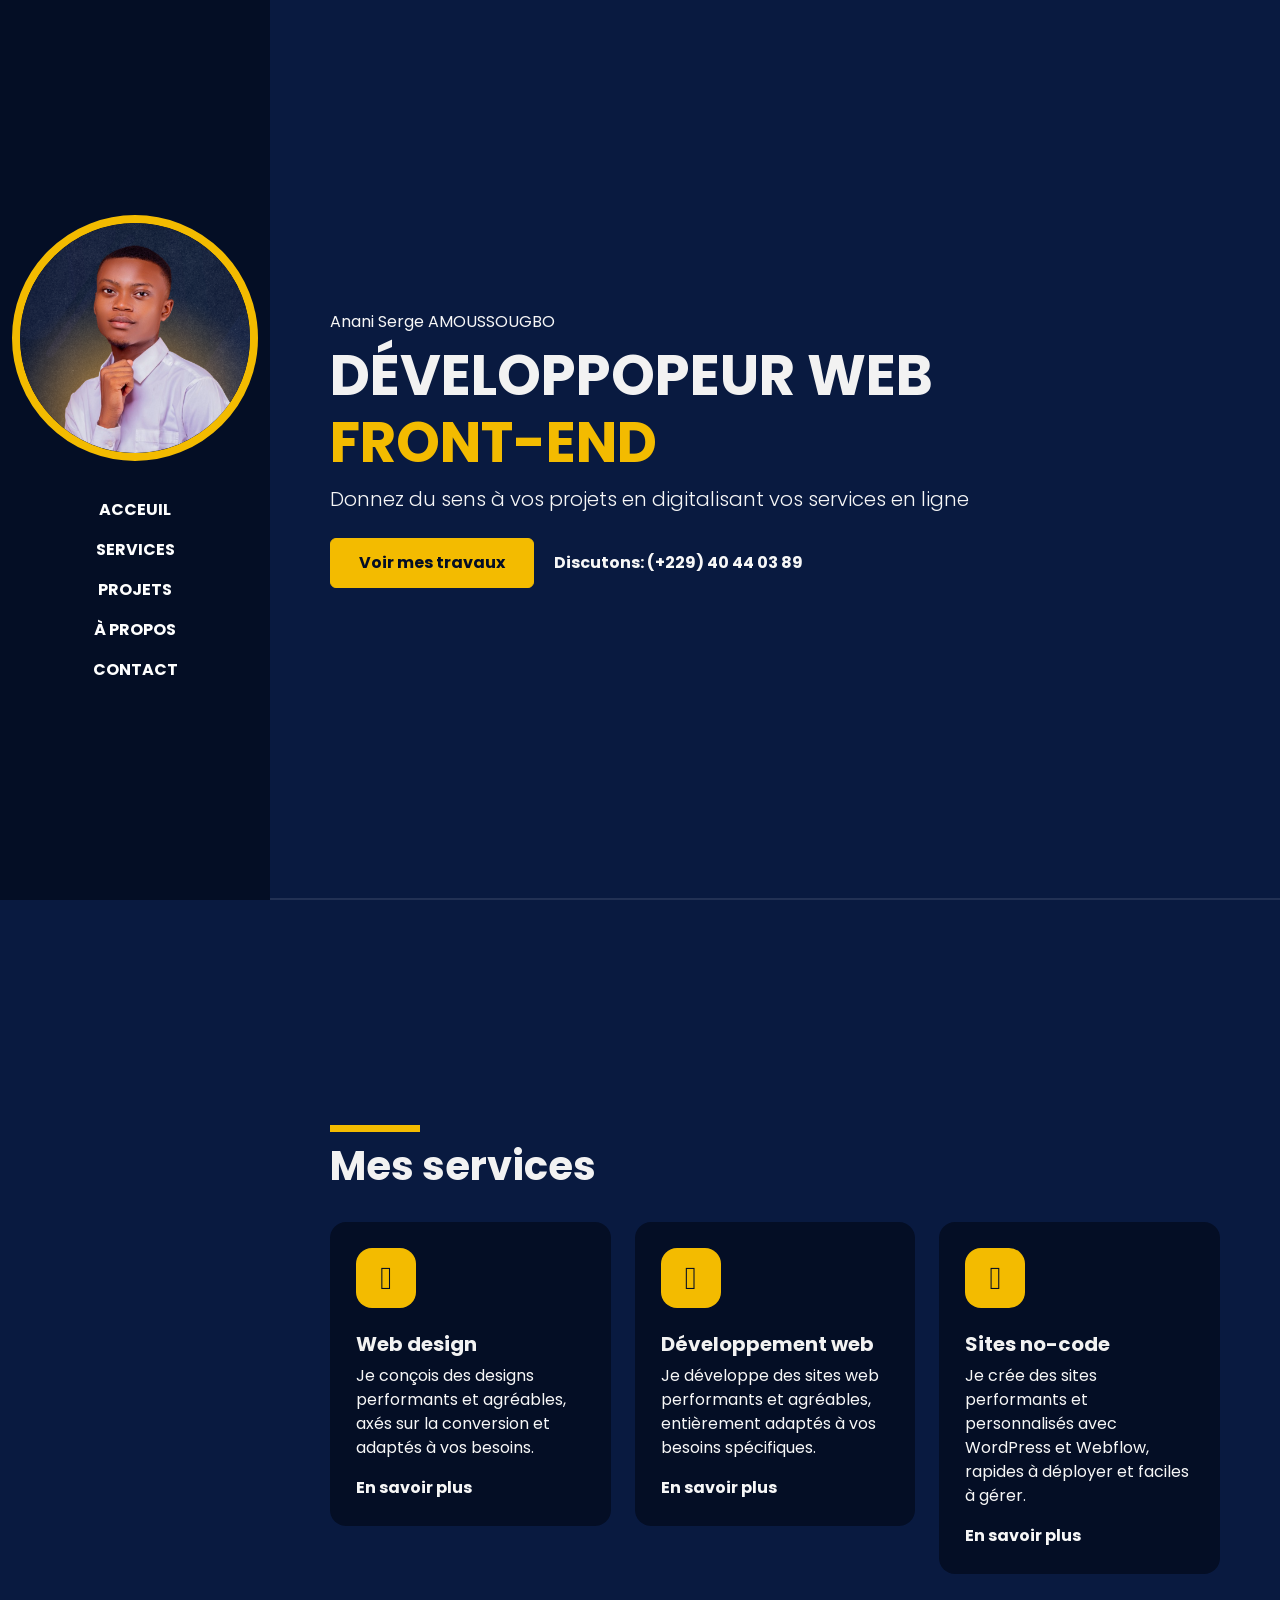
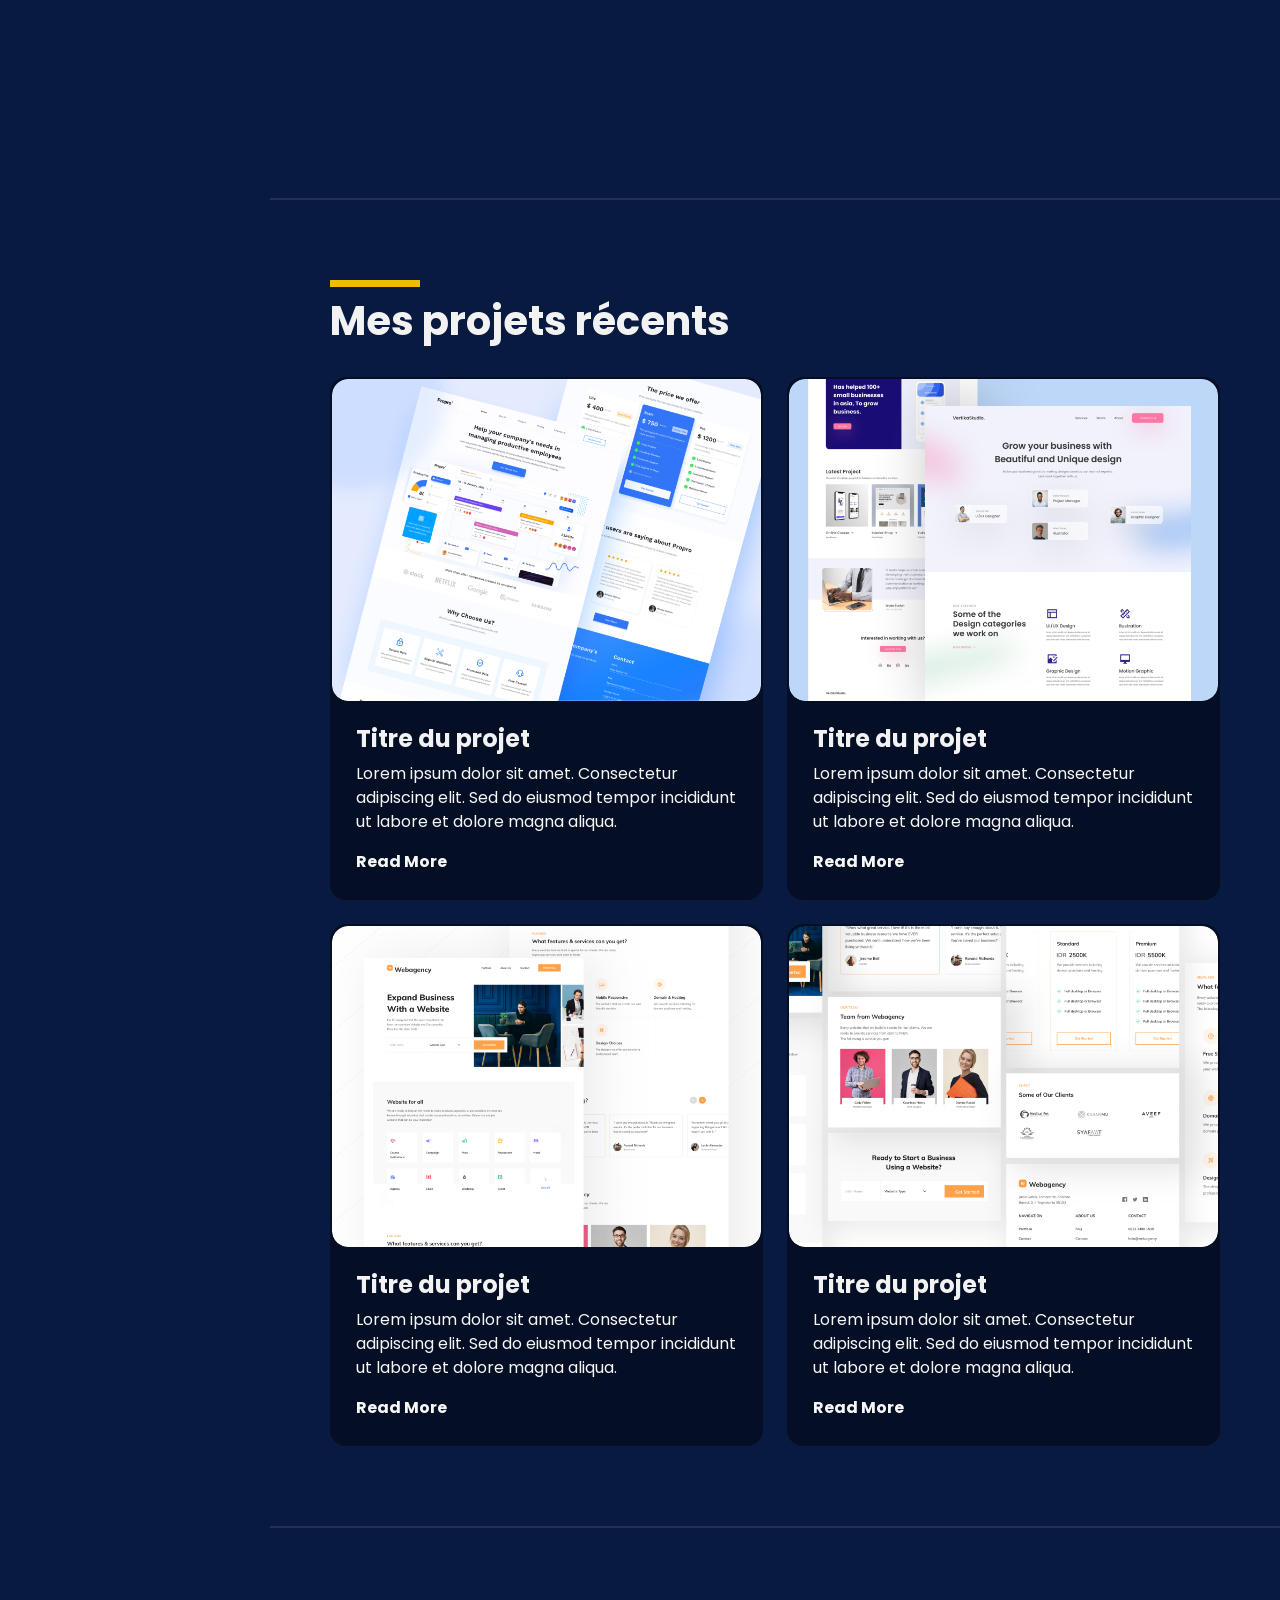
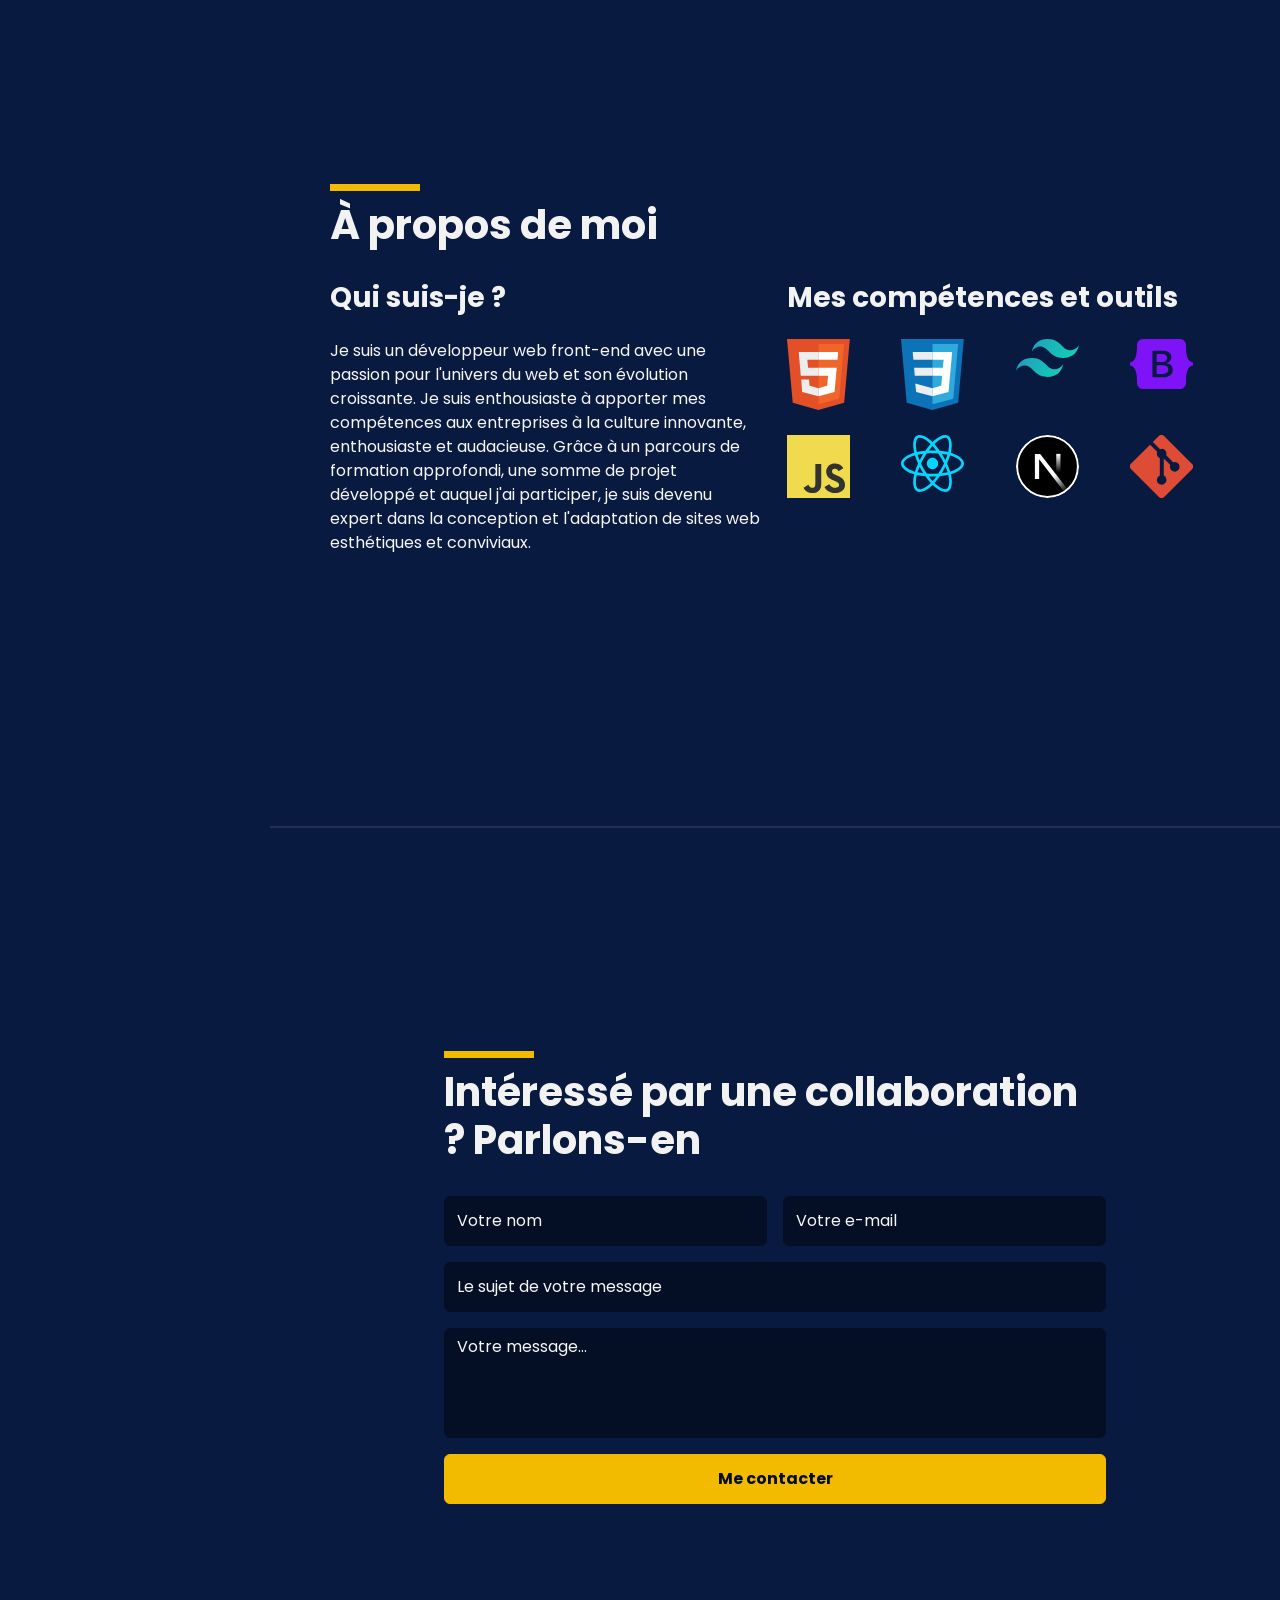
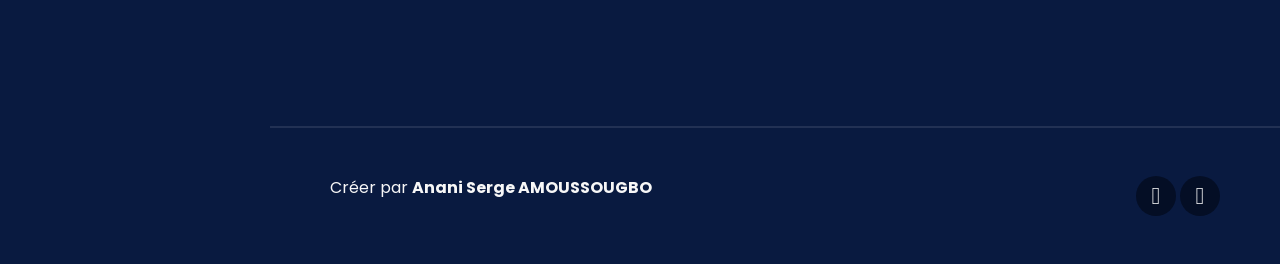
==== index.html @ f9044b17 "first commit" ====
<!DOCTYPE html>
<html lang="en">

<head>
    <meta charset="UTF-8">
    <meta http-equiv="X-UA-Compatible" content="IE=edge">
    <meta name="viewport" content="width=device-width, initial-scale=1.0">
    <title>Porfolio</title>
    <link rel="stylesheet" href="css/bootstrap.min.css">
    <link rel="stylesheet" href="css/line-awesome.min.css">
    <link rel="stylesheet" href="css/style.css">
</head>

<body>

    <main>

        <!-- NAVBAR -->
        <nav class="navbar navbar-expand-lg navbar-dark fixed-top">
            <div class="container flex-lg-column">
                <a class="navbar-brand mx-lg-auto mb-lg-4" href="#">
                    <span class="h3 fw-bold d-block d-lg-none">The BatDev</span>
                    <img src="images/anani-serge-amoussougbo.png" class="d-none d-lg-block rounded-circle"
                        alt="">
                </a>
                <button class="navbar-toggler" type="button" data-bs-toggle="collapse" data-bs-target="#navbarNav"
                    aria-controls="navbarNav" aria-expanded="false" aria-label="Toggle navigation">
                    <span class="navbar-toggler-icon"></span>
                </button>
                <div class="collapse navbar-collapse" id="navbarNav">
                    <ul class="navbar-nav ms-auto flex-lg-column text-lg-center">

                        <li class="nav-item">
                            <a class="nav-link" href="#home">Acceuil</a>
                        </li>
                        <li class="nav-item">
                            <a class="nav-link" href="#services">Services</a>
                        </li>
                        <li class="nav-item">
                            <a class="nav-link" href="#work">Projets</a>
                        </li>
                        <li class="nav-item">
                            <a class="nav-link" href="#about">À propos</a>
                        </li>
                        <li class="nav-item">
                            <a class="nav-link" href="#contact">Contact</a>
                        </li>

                    </ul>
                </div>
            </div>
        </nav>
        <!-- //NAVBAR -->

        <!-- CONTENT WRAPPER -->
        <div id="content-wrapper">

            <!-- HOME -->
            <section id="home" class="full-height px-lg-5">

                <div class="container">
                    <div class="row">
                        <div class="col-lg-10">
                            <span>Anani Serge AMOUSSOUGBO</span>
                            <h1 class="display-4 fw-bold text-uppercase mt-2">Développopeur web <span
                                    class="text-brand">front-end</span></h2>
                                <p class="lead mt-2 mb-4"> Donnez du sens à vos projets en digitalisant vos services en
                                    ligne</p>
                                <div>
                                    <a href="#work" class="btn btn-brand me-3">Voir mes travaux</a>
                                    <a href="#" class="link-custom">Discutons: (+229) 40 44 03 89</a>
                                </div>
                        </div>
                    </div>
                </div>

            </section>
            <!-- //HOME -->

            <!-- SERVICES -->
            <section id="services" class="full-height px-lg-5">
                <div class="container">

                    <div class="row pb-4">
                        <div class="col-lg-8">
                            <span class="bars-brand"></span>
                            <h2 class="fs-1">Mes services</h2>
                        </div>
                    </div>

                    <div class="row gy-4">

                        <div class="col-md-4">
                            <div class="service p-4 bg-base rounded-4 border-effect">
                                <div class="iconbox rounded-4">
                                    <i class="las la-feather"></i>
                                </div>
                                <h5 class="mt-4 mb-2">Web design</h5>
                                <p>Je conçois des designs performants et agréables, axés sur la conversion et adaptés à
                                    vos
                                    besoins.</p>
                                <a href="#" class="link-custom">En savoir plus</a>
                            </div>
                        </div>

                        <div class="col-md-4">
                            <div class="service p-4 bg-base rounded-4 border-effect">
                                <div class="iconbox rounded-4">
                                    <i class="las las la-code"></i>
                                </div>
                                <h5 class="mt-4 mb-2">Développement web</h5>
                                <p>Je développe des sites web performants et agréables, entièrement adaptés à vos
                                    besoins
                                    spécifiques.</p>
                                <a href="#" class="link-custom">En savoir plus</a>
                            </div>
                        </div>

                        <div class="col-md-4">
                            <div class="service p-4 bg-base rounded-4 border-effect">
                                <div class="iconbox rounded-4">
                                    <i class="las la-laptop-code"></i>
                                </div>
                                <h5 class="mt-4 mb-2">Sites no-code</h5>
                                <p>Je crée des sites performants et personnalisés avec WordPress et Webflow, rapides à
                                    déployer et faciles à gérer.</p>
                                <a href="#" class="link-custom">En savoir plus</a>
                            </div>
                        </div>

                    </div>

                </div>
            </section>
            <!-- SERVICES -->

            <!-- WORK -->
            <section id="work" class="full-height px-lg-5">
                <div class="container">

                    <div class="row pb-4">
                        <div class="col-lg-8">
                            <span class="bars-brand"></span>
                            <h2 class="fs-1">Mes projets récents</h2>
                        </div>
                    </div>

                    <div class="row gy-4">

                        <div class="col-md-6">
                            <div class="card-custom rounded-4 bg-base border-effect">
                                <div class="card-custom-image rounded-4">
                                    <img class="rounded-4" src="images/project-1.jpg" alt="">
                                </div>
                                <div class="card-custom-content p-4">
                                    <h4>Titre du projet</h4>
                                    <p>Lorem ipsum dolor sit amet. Consectetur adipiscing elit. Sed do eiusmod tempor incididunt ut labore et dolore magna aliqua.</p>
                                    <a href="#" class="link-custom">Read More</a>
                                </div>
                            </div>
                        </div>

                        <div class="col-md-6">
                            <div class="card-custom rounded-4 bg-base border-effect">
                                <div class="card-custom-image rounded-4">
                                    <img class="rounded-4" src="images/project-2.png" alt="">
                                </div>
                                <div class="card-custom-content p-4">
                                    <h4>Titre du projet</h4>
                                    <p>Lorem ipsum dolor sit amet. Consectetur adipiscing elit. Sed do eiusmod tempor incididunt ut labore et dolore magna aliqua.</p>
                                    <a href="#" class="link-custom">Read More</a>
                                </div>
                            </div>
                        </div>

                        <div class="col-md-6">
                            <div class="card-custom rounded-4 bg-base border-effect">
                                <div class="card-custom-image rounded-4">
                                    <img class="rounded-4" src="images/project-3.png" alt="">
                                </div>
                                <div class="card-custom-content p-4">
                                    <h4>Titre du projet</h4>
                                    <p>Lorem ipsum dolor sit amet. Consectetur adipiscing elit. Sed do eiusmod tempor incididunt ut labore et dolore magna aliqua.</p>
                                    <a href="#" class="link-custom">Read More</a>
                                </div>
                            </div>
                        </div>

                        <div class="col-md-6">
                            <div class="card-custom rounded-4 bg-base border-effect">
                                <div class="card-custom-image rounded-4">
                                    <img class="rounded-4" src="images/project-4.png" alt="">
                                </div>
                                <div class="card-custom-content p-4">
                                    <h4>Titre du projet</h4>
                                    <p>Lorem ipsum dolor sit amet. Consectetur adipiscing elit. Sed do eiusmod tempor incididunt ut labore et dolore magna aliqua.</p>
                                    <a href="#" class="link-custom">Read More</a>
                                </div>
                            </div>
                        </div>
                    </div>

                </div>
            </section>
            <!-- //WORK -->

            <!-- ABOUT -->
            <section id="about" class="full-height px-lg-5">
                <div class="container">

                    <div class="row pb-4">
                        <div class="col-lg-8">
                            <span class="bars-brand"></span>
                            <h2 class="fs-1">À propos de moi</h2>
                        </div>
                    </div>

                    <div class="row gy-5">
                        <div class="col-lg-12">

                            <div class="row">
                                <div class="col-lg-6">
                                    <h3 class="mb-4">Qui suis-je ?</h3>
                                    <p>Je suis un développeur web front-end avec une passion pour
                                        l'univers du web et son évolution croissante. Je suis
                                        enthousiaste à apporter mes compétences aux entreprises à la
                                        culture innovante, enthousiaste et audacieuse. Grâce à un
                                        parcours de formation approfondi, une somme de projet développé
                                        et auquel j'ai participer, je suis devenu expert dans la
                                        conception et l'adaptation de sites web esthétiques et
                                        conviviaux.</p>
                                </div>
                                <div class="col-lg-6">
                                    <h3 class="mb-4">Mes compétences et outils</h3>
                                    <div class="row gy-4">
                                        <div class="skills-box col-3">
                                            <img src="images/html5.svg" alt="" />
                                        </div>
                                        <div class="skills-box col-3">
                                            <img src="images/css.svg" alt="" />
                                        </div>
                                        <div class="skills-box col-3">
                                            <img src="images/tailwindcss.svg" alt="" />
                                        </div>
                                        <div class="skills-box col-3">
                                            <img src="images/bootstrap.svg" alt="" />
                                        </div>
                                        <div class="skills-box col-3">
                                            <img src="images/javascript.svg" alt="" />
                                        </div>
                                        <div class="skills-box col-3">
                                            <img src="images/react.svg" alt="" />
                                        </div>
                                        <div class="skills-box col-3">
                                            <img src="images/nextjs.svg" alt="" />
                                        </div>
                                        <div class="skills-box col-3">
                                            <img src="images/git.svg" alt="" />
                                        </div>
                                    </div>
                                </div>
                            </div>

                        </div>

                    </div>

                </div>
            </section>
            <!-- //ABOUT -->

            <!-- CONTACT -->
            <section id="contact" class="full-height px-lg-5">
                <div class="container">

                    <div class="row justify-content-center text-center">
                        <div class="col-lg-9 pb-4">
                            <span class="bars-brand"></span>
                            <h2 class="fs-1 text-start">Intéressé par une collaboration ? Parlons-en</h2>
                        </div>

                        <div class="col-lg-9">
                            <form action="#" class="row g-lg-3 gy-3">
                                <div class="form-group col-md-6">
                                    <input type="text" class="form-control" placeholder="Votre nom">
                                </div>
                                <div class="form-group col-md-6">
                                    <input type="email" class="form-control" placeholder="Votre e-mail">
                                </div>
                                <div class="form-group col-12">
                                    <input type="text" class="form-control" placeholder="Le sujet de votre message">
                                </div>
                                <div class="form-group col-12">
                                    <textarea name="" rows="4" class="form-control textarea-no-resize"
                                        placeholder="Votre message..."></textarea>
                                </div>
                                <div class="form-group col-12 d-grid">
                                    <button type="submit" class="btn btn-brand">Me contacter</button>
                                </div>
                            </form>
                        </div>
                    </div>


                </div>
            </section>
            <!-- //CONTACT -->

            <!-- FOOTER -->
            <footer class="py-5 px-lg-5">
                <div class="container">
                    <div class="row gy-4 justify-content-between">
                        <div class="col-auto">
                            <p class="mb-0">Créer par <a href="#" class="fw-bold">Anani Serge AMOUSSOUGBO</a></p>
                        </div>
                        <div class="col-auto">
                            <div class="social-icons">
                                <a href="https://github.com/SergeCodeur"><i class="lab la-github"></i></a>
                                <a href="https://x.com/s_amoussougbo"><i class="lab la-twitter"></i></a>
                            </div>
                        </div>
                    </div>
                </div>
            </footer>
            <!-- //FOOTER -->

        </div>
        <!-- //CONTENT WRAPPER -->

    </main>



    <script src="js/bootstrap.bundle.min.js"></script>
    <script src="js/main.js"></script>
</body>

</html>
---- css/line-awesome.min.css ----
.la,.lab,.lad,.lal,.lar,.las{-moz-osx-font-smoothing:grayscale;-webkit-font-smoothing:antialiased;display:inline-block;font-style:normal;font-variant:normal;text-rendering:auto;line-height:1}.la-lg{font-size:1.33333em;line-height:.75em;vertical-align:-.0667em}.la-xs{font-size:.75em}.la-sm{font-size:.875em}.la-1x{font-size:1em}.la-2x{font-size:2em}.la-3x{font-size:3em}.la-4x{font-size:4em}.la-5x{font-size:5em}.la-6x{font-size:6em}.la-7x{font-size:7em}.la-8x{font-size:8em}.la-9x{font-size:9em}.la-10x{font-size:10em}.la-fw{text-align:center;width:1.25em}.la-ul{list-style-type:none;margin-left:2.5em;padding-left:0}.la-ul>li{position:relative}.la-li{left:-2em;position:absolute;text-align:center;width:2em;line-height:inherit}.la-border{border:solid .08em #eee;border-radius:.1em;padding:.2em .25em .15em}.la-pull-left{float:left}.la-pull-right{float:right}.la.la-pull-left,.lab.la-pull-left,.lal.la-pull-left,.lar.la-pull-left,.las.la-pull-left{margin-right:.3em}.la.la-pull-right,.lab.la-pull-right,.lal.la-pull-right,.lar.la-pull-right,.las.la-pull-right{margin-left:.3em}.la-spin{-webkit-animation:la-spin 2s infinite linear;animation:la-spin 2s infinite linear}.la-pulse{-webkit-animation:la-spin 1s infinite steps(8);animation:la-spin 1s infinite steps(8)}@-webkit-keyframes la-spin{0%{-webkit-transform:rotate(0);transform:rotate(0)}100%{-webkit-transform:rotate(360deg);transform:rotate(360deg)}}@keyframes la-spin{0%{-webkit-transform:rotate(0);transform:rotate(0)}100%{-webkit-transform:rotate(360deg);transform:rotate(360deg)}}.la-rotate-90{-webkit-transform:rotate(90deg);transform:rotate(90deg)}.la-rotate-180{-webkit-transform:rotate(180deg);transform:rotate(180deg)}.la-rotate-270{-webkit-transform:rotate(270deg);transform:rotate(270deg)}.la-flip-horizontal{-webkit-transform:scale(-1,1);transform:scale(-1,1)}.la-flip-vertical{-webkit-transform:scale(1,-1);transform:scale(1,-1)}.la-flip-both,.la-flip-horizontal.la-flip-vertical{-webkit-transform:scale(-1,-1);transform:scale(-1,-1)}:root .la-flip-both,:root .la-flip-horizontal,:root .la-flip-vertical,:root .la-rotate-180,:root .la-rotate-270,:root .la-rotate-90{-webkit-filter:none;filter:none}.la-stack{display:inline-block;height:2em;line-height:2em;position:relative;vertical-align:middle;width:2.5em}.la-stack-1x,.la-stack-2x{left:0;position:absolute;text-align:center;width:100%}.la-stack-1x{line-height:inherit}.la-stack-2x{font-size:2em}.la-inverse{color:#fff}.la-500px:before{content:"\f26e"}.la-accessible-icon:before{content:"\f368"}.la-accusoft:before{content:"\f369"}.la-acquisitions-incorporated:before{content:"\f6af"}.la-ad:before{content:"\f641"}.la-address-book:before{content:"\f2b9"}.la-address-card:before{content:"\f2bb"}.la-adjust:before{content:"\f042"}.la-adn:before{content:"\f170"}.la-adobe:before{content:"\f778"}.la-adversal:before{content:"\f36a"}.la-affiliatetheme:before{content:"\f36b"}.la-air-freshener:before{content:"\f5d0"}.la-airbnb:before{content:"\f834"}.la-algolia:before{content:"\f36c"}.la-align-center:before{content:"\f037"}.la-align-justify:before{content:"\f039"}.la-align-left:before{content:"\f036"}.la-align-right:before{content:"\f038"}.la-alipay:before{content:"\f642"}.la-allergies:before{content:"\f461"}.la-amazon:before{content:"\f270"}.la-amazon-pay:before{content:"\f42c"}.la-ambulance:before{content:"\f0f9"}.la-american-sign-language-interpreting:before{content:"\f2a3"}.la-amilia:before{content:"\f36d"}.la-anchor:before{content:"\f13d"}.la-android:before{content:"\f17b"}.la-angellist:before{content:"\f209"}.la-angle-double-down:before{content:"\f103"}.la-angle-double-left:before{content:"\f100"}.la-angle-double-right:before{content:"\f101"}.la-angle-double-up:before{content:"\f102"}.la-angle-down:before{content:"\f107"}.la-angle-left:before{content:"\f104"}.la-angle-right:before{content:"\f105"}.la-angle-up:before{content:"\f106"}.la-angry:before{content:"\f556"}.la-angrycreative:before{content:"\f36e"}.la-angular:before{content:"\f420"}.la-ankh:before{content:"\f644"}.la-app-store:before{content:"\f36f"}.la-app-store-ios:before{content:"\f370"}.la-apper:before{content:"\f371"}.la-apple:before{content:"\f179"}.la-apple-alt:before{content:"\f5d1"}.la-apple-pay:before{content:"\f415"}.la-archive:before{content:"\f187"}.la-archway:before{content:"\f557"}.la-arrow-alt-circle-down:before{content:"\f358"}.la-arrow-alt-circle-left:before{content:"\f359"}.la-arrow-alt-circle-right:before{content:"\f35a"}.la-arrow-alt-circle-up:before{content:"\f35b"}.la-arrow-circle-down:before{content:"\f0ab"}.la-arrow-circle-left:before{content:"\f0a8"}.la-arrow-circle-right:before{content:"\f0a9"}.la-arrow-circle-up:before{content:"\f0aa"}.la-arrow-down:before{content:"\f063"}.la-arrow-left:before{content:"\f060"}.la-arrow-right:before{content:"\f061"}.la-arrow-up:before{content:"\f062"}.la-arrows-alt:before{content:"\f0b2"}.la-arrows-alt-h:before{content:"\f337"}.la-arrows-alt-v:before{content:"\f338"}.la-artstation:before{content:"\f77a"}.la-assistive-listening-systems:before{content:"\f2a2"}.la-asterisk:before{content:"\f069"}.la-asymmetrik:before{content:"\f372"}.la-at:before{content:"\f1fa"}.la-atlas:before{content:"\f558"}.la-atlassian:before{content:"\f77b"}.la-atom:before{content:"\f5d2"}.la-audible:before{content:"\f373"}.la-audio-description:before{content:"\f29e"}.la-autoprefixer:before{content:"\f41c"}.la-avianex:before{content:"\f374"}.la-aviato:before{content:"\f421"}.la-award:before{content:"\f559"}.la-aws:before{content:"\f375"}.la-baby:before{content:"\f77c"}.la-baby-carriage:before{content:"\f77d"}.la-backspace:before{content:"\f55a"}.la-backward:before{content:"\f04a"}.la-bacon:before{content:"\f7e5"}.la-balance-scale:before{content:"\f24e"}.la-balance-scale-left:before{content:"\f515"}.la-balance-scale-right:before{content:"\f516"}.la-ban:before{content:"\f05e"}.la-band-aid:before{content:"\f462"}.la-bandcamp:before{content:"\f2d5"}.la-barcode:before{content:"\f02a"}.la-bars:before{content:"\f0c9"}.la-baseball-ball:before{content:"\f433"}.la-basketball-ball:before{content:"\f434"}.la-bath:before{content:"\f2cd"}.la-battery-empty:before{content:"\f244"}.la-battery-full:before{content:"\f240"}.la-battery-half:before{content:"\f242"}.la-battery-quarter:before{content:"\f243"}.la-battery-three-quarters:before{content:"\f241"}.la-battle-net:before{content:"\f835"}.la-bed:before{content:"\f236"}.la-beer:before{content:"\f0fc"}.la-behance:before{content:"\f1b4"}.la-behance-square:before{content:"\f1b5"}.la-bell:before{content:"\f0f3"}.la-bell-slash:before{content:"\f1f6"}.la-bezier-curve:before{content:"\f55b"}.la-bible:before{content:"\f647"}.la-bicycle:before{content:"\f206"}.la-biking:before{content:"\f84a"}.la-bimobject:before{content:"\f378"}.la-binoculars:before{content:"\f1e5"}.la-biohazard:before{content:"\f780"}.la-birthday-cake:before{content:"\f1fd"}.la-bitbucket:before{content:"\f171"}.la-bitcoin:before{content:"\f379"}.la-bity:before{content:"\f37a"}.la-black-tie:before{content:"\f27e"}.la-blackberry:before{content:"\f37b"}.la-blender:before{content:"\f517"}.la-blender-phone:before{content:"\f6b6"}.la-blind:before{content:"\f29d"}.la-blog:before{content:"\f781"}.la-blogger:before{content:"\f37c"}.la-blogger-b:before{content:"\f37d"}.la-bluetooth:before{content:"\f293"}.la-bluetooth-b:before{content:"\f294"}.la-bold:before{content:"\f032"}.la-bolt:before{content:"\f0e7"}.la-bomb:before{content:"\f1e2"}.la-bone:before{content:"\f5d7"}.la-bong:before{content:"\f55c"}.la-book:before{content:"\f02d"}.la-book-dead:before{content:"\f6b7"}.la-book-medical:before{content:"\f7e6"}.la-book-open:before{content:"\f518"}.la-book-reader:before{content:"\f5da"}.la-bookmark:before{content:"\f02e"}.la-bootstrap:before{content:"\f836"}.la-border-all:before{content:"\f84c"}.la-border-none:before{content:"\f850"}.la-border-style:before{content:"\f853"}.la-bowling-ball:before{content:"\f436"}.la-box:before{content:"\f466"}.la-box-open:before{content:"\f49e"}.la-boxes:before{content:"\f468"}.la-braille:before{content:"\f2a1"}.la-brain:before{content:"\f5dc"}.la-bread-slice:before{content:"\f7ec"}.la-briefcase:before{content:"\f0b1"}.la-briefcase-medical:before{content:"\f469"}.la-broadcast-tower:before{content:"\f519"}.la-broom:before{content:"\f51a"}.la-brush:before{content:"\f55d"}.la-btc:before{content:"\f15a"}.la-buffer:before{content:"\f837"}.la-bug:before{content:"\f188"}.la-building:before{content:"\f1ad"}.la-bullhorn:before{content:"\f0a1"}.la-bullseye:before{content:"\f140"}.la-burn:before{content:"\f46a"}.la-buromobelexperte:before{content:"\f37f"}.la-bus:before{content:"\f207"}.la-bus-alt:before{content:"\f55e"}.la-business-time:before{content:"\f64a"}.la-buy-n-large:before{content:"\f8a6"}.la-buysellads:before{content:"\f20d"}.la-calculator:before{content:"\f1ec"}.la-calendar:before{content:"\f133"}.la-calendar-alt:before{content:"\f073"}.la-calendar-check:before{content:"\f274"}.la-calendar-day:before{content:"\f783"}.la-calendar-minus:before{content:"\f272"}.la-calendar-plus:before{content:"\f271"}.la-calendar-times:before{content:"\f273"}.la-calendar-week:before{content:"\f784"}.la-camera:before{content:"\f030"}.la-camera-retro:before{content:"\f083"}.la-campground:before{content:"\f6bb"}.la-canadian-maple-leaf:before{content:"\f785"}.la-candy-cane:before{content:"\f786"}.la-cannabis:before{content:"\f55f"}.la-capsules:before{content:"\f46b"}.la-car:before{content:"\f1b9"}.la-car-alt:before{content:"\f5de"}.la-car-battery:before{content:"\f5df"}.la-car-crash:before{content:"\f5e1"}.la-car-side:before{content:"\f5e4"}.la-caret-down:before{content:"\f0d7"}.la-caret-left:before{content:"\f0d9"}.la-caret-right:before{content:"\f0da"}.la-caret-square-down:before{content:"\f150"}.la-caret-square-left:before{content:"\f191"}.la-caret-square-right:before{content:"\f152"}.la-caret-square-up:before{content:"\f151"}.la-caret-up:before{content:"\f0d8"}.la-carrot:before{content:"\f787"}.la-cart-arrow-down:before{content:"\f218"}.la-cart-plus:before{content:"\f217"}.la-cash-register:before{content:"\f788"}.la-cat:before{content:"\f6be"}.la-cc-amazon-pay:before{content:"\f42d"}.la-cc-amex:before{content:"\f1f3"}.la-cc-apple-pay:before{content:"\f416"}.la-cc-diners-club:before{content:"\f24c"}.la-cc-discover:before{content:"\f1f2"}.la-cc-jcb:before{content:"\f24b"}.la-cc-mastercard:before{content:"\f1f1"}.la-cc-paypal:before{content:"\f1f4"}.la-cc-stripe:before{content:"\f1f5"}.la-cc-visa:before{content:"\f1f0"}.la-centercode:before{content:"\f380"}.la-centos:before{content:"\f789"}.la-certificate:before{content:"\f0a3"}.la-chair:before{content:"\f6c0"}.la-chalkboard:before{content:"\f51b"}.la-chalkboard-teacher:before{content:"\f51c"}.la-charging-station:before{content:"\f5e7"}.la-chart-area:before{content:"\f1fe"}.la-chart-bar:before{content:"\f080"}.la-chart-line:before{content:"\f201"}.la-chart-pie:before{content:"\f200"}.la-check:before{content:"\f00c"}.la-check-circle:before{content:"\f058"}.la-check-double:before{content:"\f560"}.la-check-square:before{content:"\f14a"}.la-cheese:before{content:"\f7ef"}.la-chess:before{content:"\f439"}.la-chess-bishop:before{content:"\f43a"}.la-chess-board:before{content:"\f43c"}.la-chess-king:before{content:"\f43f"}.la-chess-knight:before{content:"\f441"}.la-chess-pawn:before{content:"\f443"}.la-chess-queen:before{content:"\f445"}.la-chess-rook:before{content:"\f447"}.la-chevron-circle-down:before{content:"\f13a"}.la-chevron-circle-left:before{content:"\f137"}.la-chevron-circle-right:before{content:"\f138"}.la-chevron-circle-up:before{content:"\f139"}.la-chevron-down:before{content:"\f078"}.la-chevron-left:before{content:"\f053"}.la-chevron-right:before{content:"\f054"}.la-chevron-up:before{content:"\f077"}.la-child:before{content:"\f1ae"}.la-chrome:before{content:"\f268"}.la-chromecast:before{content:"\f838"}.la-church:before{content:"\f51d"}.la-circle:before{content:"\f111"}.la-circle-notch:before{content:"\f1ce"}.la-city:before{content:"\f64f"}.la-clinic-medical:before{content:"\f7f2"}.la-clipboard:before{content:"\f328"}.la-clipboard-check:before{content:"\f46c"}.la-clipboard-list:before{content:"\f46d"}.la-clock:before{content:"\f017"}.la-clone:before{content:"\f24d"}.la-closed-captioning:before{content:"\f20a"}.la-cloud:before{content:"\f0c2"}.la-cloud-download-alt:before{content:"\f381"}.la-cloud-meatball:before{content:"\f73b"}.la-cloud-moon:before{content:"\f6c3"}.la-cloud-moon-rain:before{content:"\f73c"}.la-cloud-rain:before{content:"\f73d"}.la-cloud-showers-heavy:before{content:"\f740"}.la-cloud-sun:before{content:"\f6c4"}.la-cloud-sun-rain:before{content:"\f743"}.la-cloud-upload-alt:before{content:"\f382"}.la-cloudscale:before{content:"\f383"}.la-cloudsmith:before{content:"\f384"}.la-cloudversify:before{content:"\f385"}.la-cocktail:before{content:"\f561"}.la-code:before{content:"\f121"}.la-code-branch:before{content:"\f126"}.la-codepen:before{content:"\f1cb"}.la-codiepie:before{content:"\f284"}.la-coffee:before{content:"\f0f4"}.la-cog:before{content:"\f013"}.la-cogs:before{content:"\f085"}.la-coins:before{content:"\f51e"}.la-columns:before{content:"\f0db"}.la-comment:before{content:"\f075"}.la-comment-alt:before{content:"\f27a"}.la-comment-dollar:before{content:"\f651"}.la-comment-dots:before{content:"\f4ad"}.la-comment-medical:before{content:"\f7f5"}.la-comment-slash:before{content:"\f4b3"}.la-comments:before{content:"\f086"}.la-comments-dollar:before{content:"\f653"}.la-compact-disc:before{content:"\f51f"}.la-compass:before{content:"\f14e"}.la-compress:before{content:"\f066"}.la-compress-arrows-alt:before{content:"\f78c"}.la-concierge-bell:before{content:"\f562"}.la-confluence:before{content:"\f78d"}.la-connectdevelop:before{content:"\f20e"}.la-contao:before{content:"\f26d"}.la-cookie:before{content:"\f563"}.la-cookie-bite:before{content:"\f564"}.la-copy:before{content:"\f0c5"}.la-copyright:before{content:"\f1f9"}.la-cotton-bureau:before{content:"\f89e"}.la-couch:before{content:"\f4b8"}.la-cpanel:before{content:"\f388"}.la-creative-commons:before{content:"\f25e"}.la-creative-commons-by:before{content:"\f4e7"}.la-creative-commons-nc:before{content:"\f4e8"}.la-creative-commons-nc-eu:before{content:"\f4e9"}.la-creative-commons-nc-jp:before{content:"\f4ea"}.la-creative-commons-nd:before{content:"\f4eb"}.la-creative-commons-pd:before{content:"\f4ec"}.la-creative-commons-pd-alt:before{content:"\f4ed"}.la-creative-commons-remix:before{content:"\f4ee"}.la-creative-commons-sa:before{content:"\f4ef"}.la-creative-commons-sampling:before{content:"\f4f0"}.la-creative-commons-sampling-plus:before{content:"\f4f1"}.la-creative-commons-share:before{content:"\f4f2"}.la-creative-commons-zero:before{content:"\f4f3"}.la-credit-card:before{content:"\f09d"}.la-critical-role:before{content:"\f6c9"}.la-crop:before{content:"\f125"}.la-crop-alt:before{content:"\f565"}.la-cross:before{content:"\f654"}.la-crosshairs:before{content:"\f05b"}.la-crow:before{content:"\f520"}.la-crown:before{content:"\f521"}.la-crutch:before{content:"\f7f7"}.la-css3:before{content:"\f13c"}.la-css3-alt:before{content:"\f38b"}.la-cube:before{content:"\f1b2"}.la-cubes:before{content:"\f1b3"}.la-cut:before{content:"\f0c4"}.la-cuttlefish:before{content:"\f38c"}.la-d-and-d:before{content:"\f38d"}.la-d-and-d-beyond:before{content:"\f6ca"}.la-dashcube:before{content:"\f210"}.la-database:before{content:"\f1c0"}.la-deaf:before{content:"\f2a4"}.la-delicious:before{content:"\f1a5"}.la-democrat:before{content:"\f747"}.la-deploydog:before{content:"\f38e"}.la-deskpro:before{content:"\f38f"}.la-desktop:before{content:"\f108"}.la-dev:before{content:"\f6cc"}.la-deviantart:before{content:"\f1bd"}.la-dharmachakra:before{content:"\f655"}.la-dhl:before{content:"\f790"}.la-diagnoses:before{content:"\f470"}.la-diaspora:before{content:"\f791"}.la-dice:before{content:"\f522"}.la-dice-d20:before{content:"\f6cf"}.la-dice-d6:before{content:"\f6d1"}.la-dice-five:before{content:"\f523"}.la-dice-four:before{content:"\f524"}.la-dice-one:before{content:"\f525"}.la-dice-six:before{content:"\f526"}.la-dice-three:before{content:"\f527"}.la-dice-two:before{content:"\f528"}.la-digg:before{content:"\f1a6"}.la-digital-ocean:before{content:"\f391"}.la-digital-tachograph:before{content:"\f566"}.la-directions:before{content:"\f5eb"}.la-discord:before{content:"\f392"}.la-discourse:before{content:"\f393"}.la-divide:before{content:"\f529"}.la-dizzy:before{content:"\f567"}.la-dna:before{content:"\f471"}.la-dochub:before{content:"\f394"}.la-docker:before{content:"\f395"}.la-dog:before{content:"\f6d3"}.la-dollar-sign:before{content:"\f155"}.la-dolly:before{content:"\f472"}.la-dolly-flatbed:before{content:"\f474"}.la-donate:before{content:"\f4b9"}.la-door-closed:before{content:"\f52a"}.la-door-open:before{content:"\f52b"}.la-dot-circle:before{content:"\f192"}.la-dove:before{content:"\f4ba"}.la-download:before{content:"\f019"}.la-draft2digital:before{content:"\f396"}.la-drafting-compass:before{content:"\f568"}.la-dragon:before{content:"\f6d5"}.la-draw-polygon:before{content:"\f5ee"}.la-dribbble:before{content:"\f17d"}.la-dribbble-square:before{content:"\f397"}.la-dropbox:before{content:"\f16b"}.la-drum:before{content:"\f569"}.la-drum-steelpan:before{content:"\f56a"}.la-drumstick-bite:before{content:"\f6d7"}.la-drupal:before{content:"\f1a9"}.la-dumbbell:before{content:"\f44b"}.la-dumpster:before{content:"\f793"}.la-dumpster-fire:before{content:"\f794"}.la-dungeon:before{content:"\f6d9"}.la-dyalog:before{content:"\f399"}.la-earlybirds:before{content:"\f39a"}.la-ebay:before{content:"\f4f4"}.la-edge:before{content:"\f282"}.la-edit:before{content:"\f044"}.la-egg:before{content:"\f7fb"}.la-eject:before{content:"\f052"}.la-elementor:before{content:"\f430"}.la-ellipsis-h:before{content:"\f141"}.la-ellipsis-v:before{content:"\f142"}.la-ello:before{content:"\f5f1"}.la-ember:before{content:"\f423"}.la-empire:before{content:"\f1d1"}.la-envelope:before{content:"\f0e0"}.la-envelope-open:before{content:"\f2b6"}.la-envelope-open-text:before{content:"\f658"}.la-envelope-square:before{content:"\f199"}.la-envira:before{content:"\f299"}.la-equals:before{content:"\f52c"}.la-eraser:before{content:"\f12d"}.la-erlang:before{content:"\f39d"}.la-ethereum:before{content:"\f42e"}.la-ethernet:before{content:"\f796"}.la-etsy:before{content:"\f2d7"}.la-euro-sign:before{content:"\f153"}.la-evernote:before{content:"\f839"}.la-exchange-alt:before{content:"\f362"}.la-exclamation:before{content:"\f12a"}.la-exclamation-circle:before{content:"\f06a"}.la-exclamation-triangle:before{content:"\f071"}.la-expand:before{content:"\f065"}.la-expand-arrows-alt:before{content:"\f31e"}.la-expeditedssl:before{content:"\f23e"}.la-external-link-alt:before{content:"\f35d"}.la-external-link-square-alt:before{content:"\f360"}.la-eye:before{content:"\f06e"}.la-eye-dropper:before{content:"\f1fb"}.la-eye-slash:before{content:"\f070"}.la-facebook:before{content:"\f09a"}.la-facebook-f:before{content:"\f39e"}.la-facebook-messenger:before{content:"\f39f"}.la-facebook-square:before{content:"\f082"}.la-fan:before{content:"\f863"}.la-fantasy-flight-games:before{content:"\f6dc"}.la-fast-backward:before{content:"\f049"}.la-fast-forward:before{content:"\f050"}.la-fax:before{content:"\f1ac"}.la-feather:before{content:"\f52d"}.la-feather-alt:before{content:"\f56b"}.la-fedex:before{content:"\f797"}.la-fedora:before{content:"\f798"}.la-female:before{content:"\f182"}.la-fighter-jet:before{content:"\f0fb"}.la-figma:before{content:"\f799"}.la-file:before{content:"\f15b"}.la-file-alt:before{content:"\f15c"}.la-file-archive:before{content:"\f1c6"}.la-file-audio:before{content:"\f1c7"}.la-file-code:before{content:"\f1c9"}.la-file-contract:before{content:"\f56c"}.la-file-csv:before{content:"\f6dd"}.la-file-download:before{content:"\f56d"}.la-file-excel:before{content:"\f1c3"}.la-file-export:before{content:"\f56e"}.la-file-image:before{content:"\f1c5"}.la-file-import:before{content:"\f56f"}.la-file-invoice:before{content:"\f570"}.la-file-invoice-dollar:before{content:"\f571"}.la-file-medical:before{content:"\f477"}.la-file-medical-alt:before{content:"\f478"}.la-file-pdf:before{content:"\f1c1"}.la-file-powerpoint:before{content:"\f1c4"}.la-file-prescription:before{content:"\f572"}.la-file-signature:before{content:"\f573"}.la-file-upload:before{content:"\f574"}.la-file-video:before{content:"\f1c8"}.la-file-word:before{content:"\f1c2"}.la-fill:before{content:"\f575"}.la-fill-drip:before{content:"\f576"}.la-film:before{content:"\f008"}.la-filter:before{content:"\f0b0"}.la-fingerprint:before{content:"\f577"}.la-fire:before{content:"\f06d"}.la-fire-alt:before{content:"\f7e4"}.la-fire-extinguisher:before{content:"\f134"}.la-firefox:before{content:"\f269"}.la-first-aid:before{content:"\f479"}.la-first-order:before{content:"\f2b0"}.la-first-order-alt:before{content:"\f50a"}.la-firstdraft:before{content:"\f3a1"}.la-fish:before{content:"\f578"}.la-fist-raised:before{content:"\f6de"}.la-flag:before{content:"\f024"}.la-flag-checkered:before{content:"\f11e"}.la-flag-usa:before{content:"\f74d"}.la-flask:before{content:"\f0c3"}.la-flickr:before{content:"\f16e"}.la-flipboard:before{content:"\f44d"}.la-flushed:before{content:"\f579"}.la-fly:before{content:"\f417"}.la-folder:before{content:"\f07b"}.la-folder-minus:before{content:"\f65d"}.la-folder-open:before{content:"\f07c"}.la-folder-plus:before{content:"\f65e"}.la-font:before{content:"\f031"}.la-font-awesome:before{content:"\f2b4"}.la-font-awesome-alt:before{content:"\f35c"}.la-font-awesome-flag:before{content:"\f425"}.la-font-awesome-logo-full:before{content:"\f4e6"}.la-fonticons:before{content:"\f280"}.la-fonticons-fi:before{content:"\f3a2"}.la-football-ball:before{content:"\f44e"}.la-fort-awesome:before{content:"\f286"}.la-fort-awesome-alt:before{content:"\f3a3"}.la-forumbee:before{content:"\f211"}.la-forward:before{content:"\f04e"}.la-foursquare:before{content:"\f180"}.la-free-code-camp:before{content:"\f2c5"}.la-freebsd:before{content:"\f3a4"}.la-frog:before{content:"\f52e"}.la-frown:before{content:"\f119"}.la-frown-open:before{content:"\f57a"}.la-fulcrum:before{content:"\f50b"}.la-funnel-dollar:before{content:"\f662"}.la-futbol:before{content:"\f1e3"}.la-galactic-republic:before{content:"\f50c"}.la-galactic-senate:before{content:"\f50d"}.la-gamepad:before{content:"\f11b"}.la-gas-pump:before{content:"\f52f"}.la-gavel:before{content:"\f0e3"}.la-gem:before{content:"\f3a5"}.la-genderless:before{content:"\f22d"}.la-get-pocket:before{content:"\f265"}.la-gg:before{content:"\f260"}.la-gg-circle:before{content:"\f261"}.la-ghost:before{content:"\f6e2"}.la-gift:before{content:"\f06b"}.la-gifts:before{content:"\f79c"}.la-git:before{content:"\f1d3"}.la-git-alt:before{content:"\f841"}.la-git-square:before{content:"\f1d2"}.la-github:before{content:"\f09b"}.la-github-alt:before{content:"\f113"}.la-github-square:before{content:"\f092"}.la-gitkraken:before{content:"\f3a6"}.la-gitlab:before{content:"\f296"}.la-gitter:before{content:"\f426"}.la-glass-cheers:before{content:"\f79f"}.la-glass-martini:before{content:"\f000"}.la-glass-martini-alt:before{content:"\f57b"}.la-glass-whiskey:before{content:"\f7a0"}.la-glasses:before{content:"\f530"}.la-glide:before{content:"\f2a5"}.la-glide-g:before{content:"\f2a6"}.la-globe:before{content:"\f0ac"}.la-globe-africa:before{content:"\f57c"}.la-globe-americas:before{content:"\f57d"}.la-globe-asia:before{content:"\f57e"}.la-globe-europe:before{content:"\f7a2"}.la-gofore:before{content:"\f3a7"}.la-golf-ball:before{content:"\f450"}.la-goodreads:before{content:"\f3a8"}.la-goodreads-g:before{content:"\f3a9"}.la-google:before{content:"\f1a0"}.la-google-drive:before{content:"\f3aa"}.la-google-play:before{content:"\f3ab"}.la-google-plus:before{content:"\f2b3"}.la-google-plus-g:before{content:"\f0d5"}.la-google-plus-square:before{content:"\f0d4"}.la-google-wallet:before{content:"\f1ee"}.la-gopuram:before{content:"\f664"}.la-graduation-cap:before{content:"\f19d"}.la-gratipay:before{content:"\f184"}.la-grav:before{content:"\f2d6"}.la-greater-than:before{content:"\f531"}.la-greater-than-equal:before{content:"\f532"}.la-grimace:before{content:"\f57f"}.la-grin:before{content:"\f580"}.la-grin-alt:before{content:"\f581"}.la-grin-beam:before{content:"\f582"}.la-grin-beam-sweat:before{content:"\f583"}.la-grin-hearts:before{content:"\f584"}.la-grin-squint:before{content:"\f585"}.la-grin-squint-tears:before{content:"\f586"}.la-grin-stars:before{content:"\f587"}.la-grin-tears:before{content:"\f588"}.la-grin-tongue:before{content:"\f589"}.la-grin-tongue-squint:before{content:"\f58a"}.la-grin-tongue-wink:before{content:"\f58b"}.la-grin-wink:before{content:"\f58c"}.la-grip-horizontal:before{content:"\f58d"}.la-grip-lines:before{content:"\f7a4"}.la-grip-lines-vertical:before{content:"\f7a5"}.la-grip-vertical:before{content:"\f58e"}.la-gripfire:before{content:"\f3ac"}.la-grunt:before{content:"\f3ad"}.la-guitar:before{content:"\f7a6"}.la-gulp:before{content:"\f3ae"}.la-h-square:before{content:"\f0fd"}.la-hacker-news:before{content:"\f1d4"}.la-hacker-news-square:before{content:"\f3af"}.la-hackerrank:before{content:"\f5f7"}.la-hamburger:before{content:"\f805"}.la-hammer:before{content:"\f6e3"}.la-hamsa:before{content:"\f665"}.la-hand-holding:before{content:"\f4bd"}.la-hand-holding-heart:before{content:"\f4be"}.la-hand-holding-usd:before{content:"\f4c0"}.la-hand-lizard:before{content:"\f258"}.la-hand-middle-finger:before{content:"\f806"}.la-hand-paper:before{content:"\f256"}.la-hand-peace:before{content:"\f25b"}.la-hand-point-down:before{content:"\f0a7"}.la-hand-point-left:before{content:"\f0a5"}.la-hand-point-right:before{content:"\f0a4"}.la-hand-point-up:before{content:"\f0a6"}.la-hand-pointer:before{content:"\f25a"}.la-hand-rock:before{content:"\f255"}.la-hand-scissors:before{content:"\f257"}.la-hand-spock:before{content:"\f259"}.la-hands:before{content:"\f4c2"}.la-hands-helping:before{content:"\f4c4"}.la-handshake:before{content:"\f2b5"}.la-hanukiah:before{content:"\f6e6"}.la-hard-hat:before{content:"\f807"}.la-hashtag:before{content:"\f292"}.la-hat-cowboy:before{content:"\f8c0"}.la-hat-cowboy-side:before{content:"\f8c1"}.la-hat-wizard:before{content:"\f6e8"}.la-haykal:before{content:"\f666"}.la-hdd:before{content:"\f0a0"}.la-heading:before{content:"\f1dc"}.la-headphones:before{content:"\f025"}.la-headphones-alt:before{content:"\f58f"}.la-headset:before{content:"\f590"}.la-heart:before{content:"\f004"}.la-heart-broken:before{content:"\f7a9"}.la-heartbeat:before{content:"\f21e"}.la-helicopter:before{content:"\f533"}.la-highlighter:before{content:"\f591"}.la-hiking:before{content:"\f6ec"}.la-hippo:before{content:"\f6ed"}.la-hips:before{content:"\f452"}.la-hire-a-helper:before{content:"\f3b0"}.la-history:before{content:"\f1da"}.la-hockey-puck:before{content:"\f453"}.la-holly-berry:before{content:"\f7aa"}.la-home:before{content:"\f015"}.la-hooli:before{content:"\f427"}.la-hornbill:before{content:"\f592"}.la-horse:before{content:"\f6f0"}.la-horse-head:before{content:"\f7ab"}.la-hospital:before{content:"\f0f8"}.la-hospital-alt:before{content:"\f47d"}.la-hospital-symbol:before{content:"\f47e"}.la-hot-tub:before{content:"\f593"}.la-hotdog:before{content:"\f80f"}.la-hotel:before{content:"\f594"}.la-hotjar:before{content:"\f3b1"}.la-hourglass:before{content:"\f254"}.la-hourglass-end:before{content:"\f253"}.la-hourglass-half:before{content:"\f252"}.la-hourglass-start:before{content:"\f251"}.la-house-damage:before{content:"\f6f1"}.la-houzz:before{content:"\f27c"}.la-hryvnia:before{content:"\f6f2"}.la-html5:before{content:"\f13b"}.la-hubspot:before{content:"\f3b2"}.la-i-cursor:before{content:"\f246"}.la-ice-cream:before{content:"\f810"}.la-icicles:before{content:"\f7ad"}.la-icons:before{content:"\f86d"}.la-id-badge:before{content:"\f2c1"}.la-id-card:before{content:"\f2c2"}.la-id-card-alt:before{content:"\f47f"}.la-igloo:before{content:"\f7ae"}.la-image:before{content:"\f03e"}.la-images:before{content:"\f302"}.la-imdb:before{content:"\f2d8"}.la-inbox:before{content:"\f01c"}.la-indent:before{content:"\f03c"}.la-industry:before{content:"\f275"}.la-infinity:before{content:"\f534"}.la-info:before{content:"\f129"}.la-info-circle:before{content:"\f05a"}.la-instagram:before{content:"\f16d"}.la-intercom:before{content:"\f7af"}.la-internet-explorer:before{content:"\f26b"}.la-invision:before{content:"\f7b0"}.la-ioxhost:before{content:"\f208"}.la-italic:before{content:"\f033"}.la-itch-io:before{content:"\f83a"}.la-itunes:before{content:"\f3b4"}.la-itunes-note:before{content:"\f3b5"}.la-java:before{content:"\f4e4"}.la-jedi:before{content:"\f669"}.la-jedi-order:before{content:"\f50e"}.la-jenkins:before{content:"\f3b6"}.la-jira:before{content:"\f7b1"}.la-joget:before{content:"\f3b7"}.la-joint:before{content:"\f595"}.la-joomla:before{content:"\f1aa"}.la-journal-whills:before{content:"\f66a"}.la-js:before{content:"\f3b8"}.la-js-square:before{content:"\f3b9"}.la-jsfiddle:before{content:"\f1cc"}.la-kaaba:before{content:"\f66b"}.la-kaggle:before{content:"\f5fa"}.la-key:before{content:"\f084"}.la-keybase:before{content:"\f4f5"}.la-keyboard:before{content:"\f11c"}.la-keycdn:before{content:"\f3ba"}.la-khanda:before{content:"\f66d"}.la-kickstarter:before{content:"\f3bb"}.la-kickstarter-k:before{content:"\f3bc"}.la-kiss:before{content:"\f596"}.la-kiss-beam:before{content:"\f597"}.la-kiss-wink-heart:before{content:"\f598"}.la-kiwi-bird:before{content:"\f535"}.la-korvue:before{content:"\f42f"}.la-landmark:before{content:"\f66f"}.la-language:before{content:"\f1ab"}.la-laptop:before{content:"\f109"}.la-laptop-code:before{content:"\f5fc"}.la-laptop-medical:before{content:"\f812"}.la-laravel:before{content:"\f3bd"}.la-lastfm:before{content:"\f202"}.la-lastfm-square:before{content:"\f203"}.la-laugh:before{content:"\f599"}.la-laugh-beam:before{content:"\f59a"}.la-laugh-squint:before{content:"\f59b"}.la-laugh-wink:before{content:"\f59c"}.la-layer-group:before{content:"\f5fd"}.la-leaf:before{content:"\f06c"}.la-leanpub:before{content:"\f212"}.la-lemon:before{content:"\f094"}.la-less:before{content:"\f41d"}.la-less-than:before{content:"\f536"}.la-less-than-equal:before{content:"\f537"}.la-level-down-alt:before{content:"\f3be"}.la-level-up-alt:before{content:"\f3bf"}.la-life-ring:before{content:"\f1cd"}.la-lightbulb:before{content:"\f0eb"}.la-line:before{content:"\f3c0"}.la-link:before{content:"\f0c1"}.la-linkedin:before{content:"\f08c"}.la-linkedin-in:before{content:"\f0e1"}.la-linode:before{content:"\f2b8"}.la-linux:before{content:"\f17c"}.la-lira-sign:before{content:"\f195"}.la-list:before{content:"\f03a"}.la-list-alt:before{content:"\f022"}.la-list-ol:before{content:"\f0cb"}.la-list-ul:before{content:"\f0ca"}.la-location-arrow:before{content:"\f124"}.la-lock:before{content:"\f023"}.la-lock-open:before{content:"\f3c1"}.la-long-arrow-alt-down:before{content:"\f309"}.la-long-arrow-alt-left:before{content:"\f30a"}.la-long-arrow-alt-right:before{content:"\f30b"}.la-long-arrow-alt-up:before{content:"\f30c"}.la-low-vision:before{content:"\f2a8"}.la-luggage-cart:before{content:"\f59d"}.la-lyft:before{content:"\f3c3"}.la-magento:before{content:"\f3c4"}.la-magic:before{content:"\f0d0"}.la-magnet:before{content:"\f076"}.la-mail-bulk:before{content:"\f674"}.la-mailchimp:before{content:"\f59e"}.la-male:before{content:"\f183"}.la-mandalorian:before{content:"\f50f"}.la-map:before{content:"\f279"}.la-map-marked:before{content:"\f59f"}.la-map-marked-alt:before{content:"\f5a0"}.la-map-marker:before{content:"\f041"}.la-map-marker-alt:before{content:"\f3c5"}.la-map-pin:before{content:"\f276"}.la-map-signs:before{content:"\f277"}.la-markdown:before{content:"\f60f"}.la-marker:before{content:"\f5a1"}.la-mars:before{content:"\f222"}.la-mars-double:before{content:"\f227"}.la-mars-stroke:before{content:"\f229"}.la-mars-stroke-h:before{content:"\f22b"}.la-mars-stroke-v:before{content:"\f22a"}.la-mask:before{content:"\f6fa"}.la-mastodon:before{content:"\f4f6"}.la-maxcdn:before{content:"\f136"}.la-mdb:before{content:"\f8ca"}.la-medal:before{content:"\f5a2"}.la-medapps:before{content:"\f3c6"}.la-medium:before{content:"\f23a"}.la-medium-m:before{content:"\f3c7"}.la-medkit:before{content:"\f0fa"}.la-medrt:before{content:"\f3c8"}.la-meetup:before{content:"\f2e0"}.la-megaport:before{content:"\f5a3"}.la-meh:before{content:"\f11a"}.la-meh-blank:before{content:"\f5a4"}.la-meh-rolling-eyes:before{content:"\f5a5"}.la-memory:before{content:"\f538"}.la-mendeley:before{content:"\f7b3"}.la-menorah:before{content:"\f676"}.la-mercury:before{content:"\f223"}.la-meteor:before{content:"\f753"}.la-microchip:before{content:"\f2db"}.la-microphone:before{content:"\f130"}.la-microphone-alt:before{content:"\f3c9"}.la-microphone-alt-slash:before{content:"\f539"}.la-microphone-slash:before{content:"\f131"}.la-microscope:before{content:"\f610"}.la-microsoft:before{content:"\f3ca"}.la-minus:before{content:"\f068"}.la-minus-circle:before{content:"\f056"}.la-minus-square:before{content:"\f146"}.la-mitten:before{content:"\f7b5"}.la-mix:before{content:"\f3cb"}.la-mixcloud:before{content:"\f289"}.la-mizuni:before{content:"\f3cc"}.la-mobile:before{content:"\f10b"}.la-mobile-alt:before{content:"\f3cd"}.la-modx:before{content:"\f285"}.la-monero:before{content:"\f3d0"}.la-money-bill:before{content:"\f0d6"}.la-money-bill-alt:before{content:"\f3d1"}.la-money-bill-wave:before{content:"\f53a"}.la-money-bill-wave-alt:before{content:"\f53b"}.la-money-check:before{content:"\f53c"}.la-money-check-alt:before{content:"\f53d"}.la-monument:before{content:"\f5a6"}.la-moon:before{content:"\f186"}.la-mortar-pestle:before{content:"\f5a7"}.la-mosque:before{content:"\f678"}.la-motorcycle:before{content:"\f21c"}.la-mountain:before{content:"\f6fc"}.la-mouse:before{content:"\f8cc"}.la-mouse-pointer:before{content:"\f245"}.la-mug-hot:before{content:"\f7b6"}.la-music:before{content:"\f001"}.la-napster:before{content:"\f3d2"}.la-neos:before{content:"\f612"}.la-network-wired:before{content:"\f6ff"}.la-neuter:before{content:"\f22c"}.la-newspaper:before{content:"\f1ea"}.la-nimblr:before{content:"\f5a8"}.la-node:before{content:"\f419"}.la-node-js:before{content:"\f3d3"}.la-not-equal:before{content:"\f53e"}.la-notes-medical:before{content:"\f481"}.la-npm:before{content:"\f3d4"}.la-ns8:before{content:"\f3d5"}.la-nutritionix:before{content:"\f3d6"}.la-object-group:before{content:"\f247"}.la-object-ungroup:before{content:"\f248"}.la-odnoklassniki:before{content:"\f263"}.la-odnoklassniki-square:before{content:"\f264"}.la-oil-can:before{content:"\f613"}.la-old-republic:before{content:"\f510"}.la-om:before{content:"\f679"}.la-opencart:before{content:"\f23d"}.la-openid:before{content:"\f19b"}.la-opera:before{content:"\f26a"}.la-optin-monster:before{content:"\f23c"}.la-orcid:before{content:"\f8d2"}.la-osi:before{content:"\f41a"}.la-otter:before{content:"\f700"}.la-outdent:before{content:"\f03b"}.la-page4:before{content:"\f3d7"}.la-pagelines:before{content:"\f18c"}.la-pager:before{content:"\f815"}.la-paint-brush:before{content:"\f1fc"}.la-paint-roller:before{content:"\f5aa"}.la-palette:before{content:"\f53f"}.la-palfed:before{content:"\f3d8"}.la-pallet:before{content:"\f482"}.la-paper-plane:before{content:"\f1d8"}.la-paperclip:before{content:"\f0c6"}.la-parachute-box:before{content:"\f4cd"}.la-paragraph:before{content:"\f1dd"}.la-parking:before{content:"\f540"}.la-passport:before{content:"\f5ab"}.la-pastafarianism:before{content:"\f67b"}.la-paste:before{content:"\f0ea"}.la-patreon:before{content:"\f3d9"}.la-pause:before{content:"\f04c"}.la-pause-circle:before{content:"\f28b"}.la-paw:before{content:"\f1b0"}.la-paypal:before{content:"\f1ed"}.la-peace:before{content:"\f67c"}.la-pen:before{content:"\f304"}.la-pen-alt:before{content:"\f305"}.la-pen-fancy:before{content:"\f5ac"}.la-pen-nib:before{content:"\f5ad"}.la-pen-square:before{content:"\f14b"}.la-pencil-alt:before{content:"\f303"}.la-pencil-ruler:before{content:"\f5ae"}.la-penny-arcade:before{content:"\f704"}.la-people-carry:before{content:"\f4ce"}.la-pepper-hot:before{content:"\f816"}.la-percent:before{content:"\f295"}.la-percentage:before{content:"\f541"}.la-periscope:before{content:"\f3da"}.la-person-booth:before{content:"\f756"}.la-phabricator:before{content:"\f3db"}.la-phoenix-framework:before{content:"\f3dc"}.la-phoenix-squadron:before{content:"\f511"}.la-phone:before{content:"\f095"}.la-phone-alt:before{content:"\f879"}.la-phone-slash:before{content:"\f3dd"}.la-phone-square:before{content:"\f098"}.la-phone-square-alt:before{content:"\f87b"}.la-phone-volume:before{content:"\f2a0"}.la-photo-video:before{content:"\f87c"}.la-php:before{content:"\f457"}.la-pied-piper:before{content:"\f2ae"}.la-pied-piper-alt:before{content:"\f1a8"}.la-pied-piper-hat:before{content:"\f4e5"}.la-pied-piper-pp:before{content:"\f1a7"}.la-piggy-bank:before{content:"\f4d3"}.la-pills:before{content:"\f484"}.la-pinterest:before{content:"\f0d2"}.la-pinterest-p:before{content:"\f231"}.la-pinterest-square:before{content:"\f0d3"}.la-pizza-slice:before{content:"\f818"}.la-place-of-worship:before{content:"\f67f"}.la-plane:before{content:"\f072"}.la-plane-arrival:before{content:"\f5af"}.la-plane-departure:before{content:"\f5b0"}.la-play:before{content:"\f04b"}.la-play-circle:before{content:"\f144"}.la-playstation:before{content:"\f3df"}.la-plug:before{content:"\f1e6"}.la-plus:before{content:"\f067"}.la-plus-circle:before{content:"\f055"}.la-plus-square:before{content:"\f0fe"}.la-podcast:before{content:"\f2ce"}.la-poll:before{content:"\f681"}.la-poll-h:before{content:"\f682"}.la-poo:before{content:"\f2fe"}.la-poo-storm:before{content:"\f75a"}.la-poop:before{content:"\f619"}.la-portrait:before{content:"\f3e0"}.la-pound-sign:before{content:"\f154"}.la-power-off:before{content:"\f011"}.la-pray:before{content:"\f683"}.la-praying-hands:before{content:"\f684"}.la-prescription:before{content:"\f5b1"}.la-prescription-bottle:before{content:"\f485"}.la-prescription-bottle-alt:before{content:"\f486"}.la-print:before{content:"\f02f"}.la-procedures:before{content:"\f487"}.la-product-hunt:before{content:"\f288"}.la-project-diagram:before{content:"\f542"}.la-pushed:before{content:"\f3e1"}.la-puzzle-piece:before{content:"\f12e"}.la-python:before{content:"\f3e2"}.la-qq:before{content:"\f1d6"}.la-qrcode:before{content:"\f029"}.la-question:before{content:"\f128"}.la-question-circle:before{content:"\f059"}.la-quidditch:before{content:"\f458"}.la-quinscape:before{content:"\f459"}.la-quora:before{content:"\f2c4"}.la-quote-left:before{content:"\f10d"}.la-quote-right:before{content:"\f10e"}.la-quran:before{content:"\f687"}.la-r-project:before{content:"\f4f7"}.la-radiation:before{content:"\f7b9"}.la-radiation-alt:before{content:"\f7ba"}.la-rainbow:before{content:"\f75b"}.la-random:before{content:"\f074"}.la-raspberry-pi:before{content:"\f7bb"}.la-ravelry:before{content:"\f2d9"}.la-react:before{content:"\f41b"}.la-reacteurope:before{content:"\f75d"}.la-readme:before{content:"\f4d5"}.la-rebel:before{content:"\f1d0"}.la-receipt:before{content:"\f543"}.la-record-vinyl:before{content:"\f8d9"}.la-recycle:before{content:"\f1b8"}.la-red-river:before{content:"\f3e3"}.la-reddit:before{content:"\f1a1"}.la-reddit-alien:before{content:"\f281"}.la-reddit-square:before{content:"\f1a2"}.la-redhat:before{content:"\f7bc"}.la-redo:before{content:"\f01e"}.la-redo-alt:before{content:"\f2f9"}.la-registered:before{content:"\f25d"}.la-remove-format:before{content:"\f87d"}.la-renren:before{content:"\f18b"}.la-reply:before{content:"\f3e5"}.la-reply-all:before{content:"\f122"}.la-replyd:before{content:"\f3e6"}.la-republican:before{content:"\f75e"}.la-researchgate:before{content:"\f4f8"}.la-resolving:before{content:"\f3e7"}.la-restroom:before{content:"\f7bd"}.la-retweet:before{content:"\f079"}.la-rev:before{content:"\f5b2"}.la-ribbon:before{content:"\f4d6"}.la-ring:before{content:"\f70b"}.la-road:before{content:"\f018"}.la-robot:before{content:"\f544"}.la-rocket:before{content:"\f135"}.la-rocketchat:before{content:"\f3e8"}.la-rockrms:before{content:"\f3e9"}.la-route:before{content:"\f4d7"}.la-rss:before{content:"\f09e"}.la-rss-square:before{content:"\f143"}.la-ruble-sign:before{content:"\f158"}.la-ruler:before{content:"\f545"}.la-ruler-combined:before{content:"\f546"}.la-ruler-horizontal:before{content:"\f547"}.la-ruler-vertical:before{content:"\f548"}.la-running:before{content:"\f70c"}.la-rupee-sign:before{content:"\f156"}.la-sad-cry:before{content:"\f5b3"}.la-sad-tear:before{content:"\f5b4"}.la-safari:before{content:"\f267"}.la-salesforce:before{content:"\f83b"}.la-sass:before{content:"\f41e"}.la-satellite:before{content:"\f7bf"}.la-satellite-dish:before{content:"\f7c0"}.la-save:before{content:"\f0c7"}.la-schlix:before{content:"\f3ea"}.la-school:before{content:"\f549"}.la-screwdriver:before{content:"\f54a"}.la-scribd:before{content:"\f28a"}.la-scroll:before{content:"\f70e"}.la-sd-card:before{content:"\f7c2"}.la-search:before{content:"\f002"}.la-search-dollar:before{content:"\f688"}.la-search-location:before{content:"\f689"}.la-search-minus:before{content:"\f010"}.la-search-plus:before{content:"\f00e"}.la-searchengin:before{content:"\f3eb"}.la-seedling:before{content:"\f4d8"}.la-sellcast:before{content:"\f2da"}.la-sellsy:before{content:"\f213"}.la-server:before{content:"\f233"}.la-servicestack:before{content:"\f3ec"}.la-shapes:before{content:"\f61f"}.la-share:before{content:"\f064"}.la-share-alt:before{content:"\f1e0"}.la-share-alt-square:before{content:"\f1e1"}.la-share-square:before{content:"\f14d"}.la-shekel-sign:before{content:"\f20b"}.la-shield-alt:before{content:"\f3ed"}.la-ship:before{content:"\f21a"}.la-shipping-fast:before{content:"\f48b"}.la-shirtsinbulk:before{content:"\f214"}.la-shoe-prints:before{content:"\f54b"}.la-shopping-bag:before{content:"\f290"}.la-shopping-basket:before{content:"\f291"}.la-shopping-cart:before{content:"\f07a"}.la-shopware:before{content:"\f5b5"}.la-shower:before{content:"\f2cc"}.la-shuttle-van:before{content:"\f5b6"}.la-sign:before{content:"\f4d9"}.la-sign-in-alt:before{content:"\f2f6"}.la-sign-language:before{content:"\f2a7"}.la-sign-out-alt:before{content:"\f2f5"}.la-signal:before{content:"\f012"}.la-signature:before{content:"\f5b7"}.la-sim-card:before{content:"\f7c4"}.la-simplybuilt:before{content:"\f215"}.la-sistrix:before{content:"\f3ee"}.la-sitemap:before{content:"\f0e8"}.la-sith:before{content:"\f512"}.la-skating:before{content:"\f7c5"}.la-sketch:before{content:"\f7c6"}.la-skiing:before{content:"\f7c9"}.la-skiing-nordic:before{content:"\f7ca"}.la-skull:before{content:"\f54c"}.la-skull-crossbones:before{content:"\f714"}.la-skyatlas:before{content:"\f216"}.la-skype:before{content:"\f17e"}.la-slack:before{content:"\f198"}.la-slack-hash:before{content:"\f3ef"}.la-slash:before{content:"\f715"}.la-sleigh:before{content:"\f7cc"}.la-sliders-h:before{content:"\f1de"}.la-slideshare:before{content:"\f1e7"}.la-smile:before{content:"\f118"}.la-smile-beam:before{content:"\f5b8"}.la-smile-wink:before{content:"\f4da"}.la-smog:before{content:"\f75f"}.la-smoking:before{content:"\f48d"}.la-smoking-ban:before{content:"\f54d"}.la-sms:before{content:"\f7cd"}.la-snapchat:before{content:"\f2ab"}.la-snapchat-ghost:before{content:"\f2ac"}.la-snapchat-square:before{content:"\f2ad"}.la-snowboarding:before{content:"\f7ce"}.la-snowflake:before{content:"\f2dc"}.la-snowman:before{content:"\f7d0"}.la-snowplow:before{content:"\f7d2"}.la-socks:before{content:"\f696"}.la-solar-panel:before{content:"\f5ba"}.la-sort:before{content:"\f0dc"}.la-sort-alpha-down:before{content:"\f15d"}.la-sort-alpha-down-alt:before{content:"\f881"}.la-sort-alpha-up:before{content:"\f15e"}.la-sort-alpha-up-alt:before{content:"\f882"}.la-sort-amount-down:before{content:"\f160"}.la-sort-amount-down-alt:before{content:"\f884"}.la-sort-amount-up:before{content:"\f161"}.la-sort-amount-up-alt:before{content:"\f885"}.la-sort-down:before{content:"\f0dd"}.la-sort-numeric-down:before{content:"\f162"}.la-sort-numeric-down-alt:before{content:"\f886"}.la-sort-numeric-up:before{content:"\f163"}.la-sort-numeric-up-alt:before{content:"\f887"}.la-sort-up:before{content:"\f0de"}.la-soundcloud:before{content:"\f1be"}.la-sourcetree:before{content:"\f7d3"}.la-spa:before{content:"\f5bb"}.la-space-shuttle:before{content:"\f197"}.la-speakap:before{content:"\f3f3"}.la-speaker-deck:before{content:"\f83c"}.la-spell-check:before{content:"\f891"}.la-spider:before{content:"\f717"}.la-spinner:before{content:"\f110"}.la-splotch:before{content:"\f5bc"}.la-spotify:before{content:"\f1bc"}.la-spray-can:before{content:"\f5bd"}.la-square:before{content:"\f0c8"}.la-square-full:before{content:"\f45c"}.la-square-root-alt:before{content:"\f698"}.la-squarespace:before{content:"\f5be"}.la-stack-exchange:before{content:"\f18d"}.la-stack-overflow:before{content:"\f16c"}.la-stackpath:before{content:"\f842"}.la-stamp:before{content:"\f5bf"}.la-star:before{content:"\f005"}.la-star-and-crescent:before{content:"\f699"}.la-star-half:before{content:"\f089"}.la-star-half-alt:before{content:"\f5c0"}.la-star-of-david:before{content:"\f69a"}.la-star-of-life:before{content:"\f621"}.la-staylinked:before{content:"\f3f5"}.la-steam:before{content:"\f1b6"}.la-steam-square:before{content:"\f1b7"}.la-steam-symbol:before{content:"\f3f6"}.la-step-backward:before{content:"\f048"}.la-step-forward:before{content:"\f051"}.la-stethoscope:before{content:"\f0f1"}.la-sticker-mule:before{content:"\f3f7"}.la-sticky-note:before{content:"\f249"}.la-stop:before{content:"\f04d"}.la-stop-circle:before{content:"\f28d"}.la-stopwatch:before{content:"\f2f2"}.la-store:before{content:"\f54e"}.la-store-alt:before{content:"\f54f"}.la-strava:before{content:"\f428"}.la-stream:before{content:"\f550"}.la-street-view:before{content:"\f21d"}.la-strikethrough:before{content:"\f0cc"}.la-stripe:before{content:"\f429"}.la-stripe-s:before{content:"\f42a"}.la-stroopwafel:before{content:"\f551"}.la-studiovinari:before{content:"\f3f8"}.la-stumbleupon:before{content:"\f1a4"}.la-stumbleupon-circle:before{content:"\f1a3"}.la-subscript:before{content:"\f12c"}.la-subway:before{content:"\f239"}.la-suitcase:before{content:"\f0f2"}.la-suitcase-rolling:before{content:"\f5c1"}.la-sun:before{content:"\f185"}.la-superpowers:before{content:"\f2dd"}.la-superscript:before{content:"\f12b"}.la-supple:before{content:"\f3f9"}.la-surprise:before{content:"\f5c2"}.la-suse:before{content:"\f7d6"}.la-swatchbook:before{content:"\f5c3"}.la-swift:before{content:"\f8e1"}.la-swimmer:before{content:"\f5c4"}.la-swimming-pool:before{content:"\f5c5"}.la-symfony:before{content:"\f83d"}.la-synagogue:before{content:"\f69b"}.la-sync:before{content:"\f021"}.la-sync-alt:before{content:"\f2f1"}.la-syringe:before{content:"\f48e"}.la-table:before{content:"\f0ce"}.la-table-tennis:before{content:"\f45d"}.la-tablet:before{content:"\f10a"}.la-tablet-alt:before{content:"\f3fa"}.la-tablets:before{content:"\f490"}.la-tachometer-alt:before{content:"\f3fd"}.la-tag:before{content:"\f02b"}.la-tags:before{content:"\f02c"}.la-tape:before{content:"\f4db"}.la-tasks:before{content:"\f0ae"}.la-taxi:before{content:"\f1ba"}.la-teamspeak:before{content:"\f4f9"}.la-teeth:before{content:"\f62e"}.la-teeth-open:before{content:"\f62f"}.la-telegram:before{content:"\f2c6"}.la-telegram-plane:before{content:"\f3fe"}.la-temperature-high:before{content:"\f769"}.la-temperature-low:before{content:"\f76b"}.la-tencent-weibo:before{content:"\f1d5"}.la-tenge:before{content:"\f7d7"}.la-terminal:before{content:"\f120"}.la-text-height:before{content:"\f034"}.la-text-width:before{content:"\f035"}.la-th:before{content:"\f00a"}.la-th-large:before{content:"\f009"}.la-th-list:before{content:"\f00b"}.la-the-red-yeti:before{content:"\f69d"}.la-theater-masks:before{content:"\f630"}.la-themeco:before{content:"\f5c6"}.la-themeisle:before{content:"\f2b2"}.la-thermometer:before{content:"\f491"}.la-thermometer-empty:before{content:"\f2cb"}.la-thermometer-full:before{content:"\f2c7"}.la-thermometer-half:before{content:"\f2c9"}.la-thermometer-quarter:before{content:"\f2ca"}.la-thermometer-three-quarters:before{content:"\f2c8"}.la-think-peaks:before{content:"\f731"}.la-thumbs-down:before{content:"\f165"}.la-thumbs-up:before{content:"\f164"}.la-thumbtack:before{content:"\f08d"}.la-ticket-alt:before{content:"\f3ff"}.la-times:before{content:"\f00d"}.la-times-circle:before{content:"\f057"}.la-tint:before{content:"\f043"}.la-tint-slash:before{content:"\f5c7"}.la-tired:before{content:"\f5c8"}.la-toggle-off:before{content:"\f204"}.la-toggle-on:before{content:"\f205"}.la-toilet:before{content:"\f7d8"}.la-toilet-paper:before{content:"\f71e"}.la-toolbox:before{content:"\f552"}.la-tools:before{content:"\f7d9"}.la-tooth:before{content:"\f5c9"}.la-torah:before{content:"\f6a0"}.la-torii-gate:before{content:"\f6a1"}.la-tractor:before{content:"\f722"}.la-trade-federation:before{content:"\f513"}.la-trademark:before{content:"\f25c"}.la-traffic-light:before{content:"\f637"}.la-train:before{content:"\f238"}.la-tram:before{content:"\f7da"}.la-transgender:before{content:"\f224"}.la-transgender-alt:before{content:"\f225"}.la-trash:before{content:"\f1f8"}.la-trash-alt:before{content:"\f2ed"}.la-trash-restore:before{content:"\f829"}.la-trash-restore-alt:before{content:"\f82a"}.la-tree:before{content:"\f1bb"}.la-trello:before{content:"\f181"}.la-tripadvisor:before{content:"\f262"}.la-trophy:before{content:"\f091"}.la-truck:before{content:"\f0d1"}.la-truck-loading:before{content:"\f4de"}.la-truck-monster:before{content:"\f63b"}.la-truck-moving:before{content:"\f4df"}.la-truck-pickup:before{content:"\f63c"}.la-tshirt:before{content:"\f553"}.la-tty:before{content:"\f1e4"}.la-tumblr:before{content:"\f173"}.la-tumblr-square:before{content:"\f174"}.la-tv:before{content:"\f26c"}.la-twitch:before{content:"\f1e8"}.la-twitter:before{content:"\f099"}.la-twitter-square:before{content:"\f081"}.la-typo3:before{content:"\f42b"}.la-uber:before{content:"\f402"}.la-ubuntu:before{content:"\f7df"}.la-uikit:before{content:"\f403"}.la-umbraco:before{content:"\f8e8"}.la-umbrella:before{content:"\f0e9"}.la-umbrella-beach:before{content:"\f5ca"}.la-underline:before{content:"\f0cd"}.la-undo:before{content:"\f0e2"}.la-undo-alt:before{content:"\f2ea"}.la-uniregistry:before{content:"\f404"}.la-universal-access:before{content:"\f29a"}.la-university:before{content:"\f19c"}.la-unlink:before{content:"\f127"}.la-unlock:before{content:"\f09c"}.la-unlock-alt:before{content:"\f13e"}.la-untappd:before{content:"\f405"}.la-upload:before{content:"\f093"}.la-ups:before{content:"\f7e0"}.la-usb:before{content:"\f287"}.la-user:before{content:"\f007"}.la-user-alt:before{content:"\f406"}.la-user-alt-slash:before{content:"\f4fa"}.la-user-astronaut:before{content:"\f4fb"}.la-user-check:before{content:"\f4fc"}.la-user-circle:before{content:"\f2bd"}.la-user-clock:before{content:"\f4fd"}.la-user-cog:before{content:"\f4fe"}.la-user-edit:before{content:"\f4ff"}.la-user-friends:before{content:"\f500"}.la-user-graduate:before{content:"\f501"}.la-user-injured:before{content:"\f728"}.la-user-lock:before{content:"\f502"}.la-user-md:before{content:"\f0f0"}.la-user-minus:before{content:"\f503"}.la-user-ninja:before{content:"\f504"}.la-user-nurse:before{content:"\f82f"}.la-user-plus:before{content:"\f234"}.la-user-secret:before{content:"\f21b"}.la-user-shield:before{content:"\f505"}.la-user-slash:before{content:"\f506"}.la-user-tag:before{content:"\f507"}.la-user-tie:before{content:"\f508"}.la-user-times:before{content:"\f235"}.la-users:before{content:"\f0c0"}.la-users-cog:before{content:"\f509"}.la-usps:before{content:"\f7e1"}.la-ussunnah:before{content:"\f407"}.la-utensil-spoon:before{content:"\f2e5"}.la-utensils:before{content:"\f2e7"}.la-vaadin:before{content:"\f408"}.la-vector-square:before{content:"\f5cb"}.la-venus:before{content:"\f221"}.la-venus-double:before{content:"\f226"}.la-venus-mars:before{content:"\f228"}.la-viacoin:before{content:"\f237"}.la-viadeo:before{content:"\f2a9"}.la-viadeo-square:before{content:"\f2aa"}.la-vial:before{content:"\f492"}.la-vials:before{content:"\f493"}.la-viber:before{content:"\f409"}.la-video:before{content:"\f03d"}.la-video-slash:before{content:"\f4e2"}.la-vihara:before{content:"\f6a7"}.la-vimeo:before{content:"\f40a"}.la-vimeo-square:before{content:"\f194"}.la-vimeo-v:before{content:"\f27d"}.la-vine:before{content:"\f1ca"}.la-vk:before{content:"\f189"}.la-vnv:before{content:"\f40b"}.la-voicemail:before{content:"\f897"}.la-volleyball-ball:before{content:"\f45f"}.la-volume-down:before{content:"\f027"}.la-volume-mute:before{content:"\f6a9"}.la-volume-off:before{content:"\f026"}.la-volume-up:before{content:"\f028"}.la-vote-yea:before{content:"\f772"}.la-vr-cardboard:before{content:"\f729"}.la-vuejs:before{content:"\f41f"}.la-walking:before{content:"\f554"}.la-wallet:before{content:"\f555"}.la-warehouse:before{content:"\f494"}.la-water:before{content:"\f773"}.la-wave-square:before{content:"\f83e"}.la-waze:before{content:"\f83f"}.la-weebly:before{content:"\f5cc"}.la-weibo:before{content:"\f18a"}.la-weight:before{content:"\f496"}.la-weight-hanging:before{content:"\f5cd"}.la-weixin:before{content:"\f1d7"}.la-whatsapp:before{content:"\f232"}.la-whatsapp-square:before{content:"\f40c"}.la-wheelchair:before{content:"\f193"}.la-whmcs:before{content:"\f40d"}.la-wifi:before{content:"\f1eb"}.la-wikipedia-w:before{content:"\f266"}.la-wind:before{content:"\f72e"}.la-window-close:before{content:"\f410"}.la-window-maximize:before{content:"\f2d0"}.la-window-minimize:before{content:"\f2d1"}.la-window-restore:before{content:"\f2d2"}.la-windows:before{content:"\f17a"}.la-wine-bottle:before{content:"\f72f"}.la-wine-glass:before{content:"\f4e3"}.la-wine-glass-alt:before{content:"\f5ce"}.la-wix:before{content:"\f5cf"}.la-wizards-of-the-coast:before{content:"\f730"}.la-wolf-pack-battalion:before{content:"\f514"}.la-won-sign:before{content:"\f159"}.la-wordpress:before{content:"\f19a"}.la-wordpress-simple:before{content:"\f411"}.la-wpbeginner:before{content:"\f297"}.la-wpexplorer:before{content:"\f2de"}.la-wpforms:before{content:"\f298"}.la-wpressr:before{content:"\f3e4"}.la-wrench:before{content:"\f0ad"}.la-x-ray:before{content:"\f497"}.la-xbox:before{content:"\f412"}.la-xing:before{content:"\f168"}.la-xing-square:before{content:"\f169"}.la-y-combinator:before{content:"\f23b"}.la-yahoo:before{content:"\f19e"}.la-yammer:before{content:"\f840"}.la-yandex:before{content:"\f413"}.la-yandex-international:before{content:"\f414"}.la-yarn:before{content:"\f7e3"}.la-yelp:before{content:"\f1e9"}.la-yen-sign:before{content:"\f157"}.la-yin-yang:before{content:"\f6ad"}.la-yoast:before{content:"\f2b1"}.la-youtube:before{content:"\f167"}.la-youtube-square:before{content:"\f431"}.la-zhihu:before{content:"\f63f"}.sr-only{border:0;clip:rect(0,0,0,0);height:1px;margin:-1px;overflow:hidden;padding:0;position:absolute;width:1px}.sr-only-focusable:active,.sr-only-focusable:focus{clip:auto;height:auto;margin:0;overflow:visible;position:static;width:auto}@font-face{font-family:'Line Awesome Brands';font-style:normal;font-weight:400;font-display:auto;src:url(../fonts/la-brands-400.eot);src:url(../fonts/la-brands-400.eot?#iefix) format("embedded-opentype"),url(../fonts/la-brands-400.woff2) format("woff2"),url(../fonts/la-brands-400.woff) format("woff"),url(../fonts/la-brands-400.ttf) format("truetype"),url(../fonts/la-brands-400.svg#lineawesome) format("svg")}.lab{font-family:'Line Awesome Brands'}@font-face{font-family:'Line Awesome Free';font-style:normal;font-weight:400;font-display:auto;src:url(../fonts/la-regular-400.eot);src:url(../fonts/la-regular-400.eot?#iefix) format("embedded-opentype"),url(../fonts/la-regular-400.woff2) format("woff2"),url(../fonts/la-regular-400.woff) format("woff"),url(../fonts/la-regular-400.ttf) format("truetype"),url(../fonts/la-regular-400.svg#lineawesome) format("svg")}.lar{font-family:'Line Awesome Free';font-weight:400}@font-face{font-family:'Line Awesome Free';font-style:normal;font-weight:900;font-display:auto;src:url(../fonts/la-solid-900.eot);src:url(../fonts/la-solid-900.eot?#iefix) format("embedded-opentype"),url(../fonts/la-solid-900.woff2) format("woff2"),url(../fonts/la-solid-900.woff) format("woff"),url(../fonts/la-solid-900.ttf) format("truetype"),url(../fonts/la-solid-900.svg#lineawesome) format("svg")}.la,.las{font-family:'Line Awesome Free';font-weight:900}.la.la-glass:before{content:"\f000"}.la.la-meetup{font-family:'Line Awesome Brands';font-weight:400}.la.la-star-o{font-family:'Line Awesome Free';font-weight:400}.la.la-star-o:before{content:"\f005"}.la.la-remove:before{content:"\f00d"}.la.la-close:before{content:"\f00d"}.la.la-gear:before{content:"\f013"}.la.la-trash-o{font-family:'Line Awesome Free';font-weight:400}.la.la-trash-o:before{content:"\f2ed"}.la.la-file-o{font-family:'Line Awesome Free';font-weight:400}.la.la-file-o:before{content:"\f15b"}.la.la-clock-o{font-family:'Line Awesome Free';font-weight:400}.la.la-clock-o:before{content:"\f017"}.la.la-arrow-circle-o-down{font-family:'Line Awesome Free';font-weight:400}.la.la-arrow-circle-o-down:before{content:"\f358"}.la.la-arrow-circle-o-up{font-family:'Line Awesome Free';font-weight:400}.la.la-arrow-circle-o-up:before{content:"\f35b"}.la.la-play-circle-o{font-family:'Line Awesome Free';font-weight:400}.la.la-play-circle-o:before{content:"\f144"}.la.la-repeat:before{content:"\f01e"}.la.la-rotate-right:before{content:"\f01e"}.la.la-refresh:before{content:"\f021"}.la.la-list-alt{font-family:'Line Awesome Free';font-weight:400}.la.la-dedent:before{content:"\f03b"}.la.la-video-camera:before{content:"\f03d"}.la.la-picture-o{font-family:'Line Awesome Free';font-weight:400}.la.la-picture-o:before{content:"\f03e"}.la.la-photo{font-family:'Line Awesome Free';font-weight:400}.la.la-photo:before{content:"\f03e"}.la.la-image{font-family:'Line Awesome Free';font-weight:400}.la.la-image:before{content:"\f03e"}.la.la-pencil:before{content:"\f303"}.la.la-map-marker:before{content:"\f3c5"}.la.la-pencil-square-o{font-family:'Line Awesome Free';font-weight:400}.la.la-pencil-square-o:before{content:"\f044"}.la.la-share-square-o{font-family:'Line Awesome Free';font-weight:400}.la.la-share-square-o:before{content:"\f14d"}.la.la-check-square-o{font-family:'Line Awesome Free';font-weight:400}.la.la-check-square-o:before{content:"\f14a"}.la.la-arrows:before{content:"\f0b2"}.la.la-times-circle-o{font-family:'Line Awesome Free';font-weight:400}.la.la-times-circle-o:before{content:"\f057"}.la.la-check-circle-o{font-family:'Line Awesome Free';font-weight:400}.la.la-check-circle-o:before{content:"\f058"}.la.la-mail-forward:before{content:"\f064"}.la.la-eye{font-family:'Line Awesome Free';font-weight:400}.la.la-eye-slash{font-family:'Line Awesome Free';font-weight:400}.la.la-warning:before{content:"\f071"}.la.la-calendar:before{content:"\f073"}.la.la-arrows-v:before{content:"\f338"}.la.la-arrows-h:before{content:"\f337"}.la.la-bar-chart{font-family:'Line Awesome Free';font-weight:400}.la.la-bar-chart:before{content:"\f080"}.la.la-bar-chart-o{font-family:'Line Awesome Free';font-weight:400}.la.la-bar-chart-o:before{content:"\f080"}.la.la-twitter-square{font-family:'Line Awesome Brands';font-weight:400}.la.la-facebook-square{font-family:'Line Awesome Brands';font-weight:400}.la.la-gears:before{content:"\f085"}.la.la-thumbs-o-up{font-family:'Line Awesome Free';font-weight:400}.la.la-thumbs-o-up:before{content:"\f164"}.la.la-thumbs-o-down{font-family:'Line Awesome Free';font-weight:400}.la.la-thumbs-o-down:before{content:"\f165"}.la.la-heart-o{font-family:'Line Awesome Free';font-weight:400}.la.la-heart-o:before{content:"\f004"}.la.la-sign-out:before{content:"\f2f5"}.la.la-linkedin-square{font-family:'Line Awesome Brands';font-weight:400}.la.la-linkedin-square:before{content:"\f08c"}.la.la-thumb-tack:before{content:"\f08d"}.la.la-external-link:before{content:"\f35d"}.la.la-sign-in:before{content:"\f2f6"}.la.la-github-square{font-family:'Line Awesome Brands';font-weight:400}.la.la-lemon-o{font-family:'Line Awesome Free';font-weight:400}.la.la-lemon-o:before{content:"\f094"}.la.la-square-o{font-family:'Line Awesome Free';font-weight:400}.la.la-square-o:before{content:"\f0c8"}.la.la-bookmark-o{font-family:'Line Awesome Free';font-weight:400}.la.la-bookmark-o:before{content:"\f02e"}.la.la-twitter{font-family:'Line Awesome Brands';font-weight:400}.la.la-facebook{font-family:'Line Awesome Brands';font-weight:400}.la.la-facebook:before{content:"\f39e"}.la.la-facebook-f{font-family:'Line Awesome Brands';font-weight:400}.la.la-facebook-f:before{content:"\f39e"}.la.la-github{font-family:'Line Awesome Brands';font-weight:400}.la.la-credit-card{font-family:'Line Awesome Free';font-weight:400}.la.la-feed:before{content:"\f09e"}.la.la-hdd-o{font-family:'Line Awesome Free';font-weight:400}.la.la-hdd-o:before{content:"\f0a0"}.la.la-hand-o-right{font-family:'Line Awesome Free';font-weight:400}.la.la-hand-o-right:before{content:"\f0a4"}.la.la-hand-o-left{font-family:'Line Awesome Free';font-weight:400}.la.la-hand-o-left:before{content:"\f0a5"}.la.la-hand-o-up{font-family:'Line Awesome Free';font-weight:400}.la.la-hand-o-up:before{content:"\f0a6"}.la.la-hand-o-down{font-family:'Line Awesome Free';font-weight:400}.la.la-hand-o-down:before{content:"\f0a7"}.la.la-arrows-alt:before{content:"\f31e"}.la.la-group:before{content:"\f0c0"}.la.la-chain:before{content:"\f0c1"}.la.la-scissors:before{content:"\f0c4"}.la.la-files-o{font-family:'Line Awesome Free';font-weight:400}.la.la-files-o:before{content:"\f0c5"}.la.la-floppy-o{font-family:'Line Awesome Free';font-weight:400}.la.la-floppy-o:before{content:"\f0c7"}.la.la-navicon:before{content:"\f0c9"}.la.la-reorder:before{content:"\f0c9"}.la.la-pinterest{font-family:'Line Awesome Brands';font-weight:400}.la.la-pinterest-square{font-family:'Line Awesome Brands';font-weight:400}.la.la-google-plus-square{font-family:'Line Awesome Brands';font-weight:400}.la.la-google-plus{font-family:'Line Awesome Brands';font-weight:400}.la.la-google-plus:before{content:"\f0d5"}.la.la-money{font-family:'Line Awesome Free';font-weight:400}.la.la-money:before{content:"\f3d1"}.la.la-unsorted:before{content:"\f0dc"}.la.la-sort-desc:before{content:"\f0dd"}.la.la-sort-asc:before{content:"\f0de"}.la.la-linkedin{font-family:'Line Awesome Brands';font-weight:400}.la.la-linkedin:before{content:"\f0e1"}.la.la-rotate-left:before{content:"\f0e2"}.la.la-legal:before{content:"\f0e3"}.la.la-tachometer:before{content:"\f3fd"}.la.la-dashboard:before{content:"\f3fd"}.la.la-comment-o{font-family:'Line Awesome Free';font-weight:400}.la.la-comment-o:before{content:"\f075"}.la.la-comments-o{font-family:'Line Awesome Free';font-weight:400}.la.la-comments-o:before{content:"\f086"}.la.la-flash:before{content:"\f0e7"}.la.la-clipboard{font-family:'Line Awesome Free';font-weight:400}.la.la-paste{font-family:'Line Awesome Free';font-weight:400}.la.la-paste:before{content:"\f328"}.la.la-lightbulb-o{font-family:'Line Awesome Free';font-weight:400}.la.la-lightbulb-o:before{content:"\f0eb"}.la.la-exchange:before{content:"\f362"}.la.la-cloud-download:before{content:"\f381"}.la.la-cloud-upload:before{content:"\f382"}.la.la-bell-o{font-family:'Line Awesome Free';font-weight:400}.la.la-bell-o:before{content:"\f0f3"}.la.la-cutlery:before{content:"\f2e7"}.la.la-file-text-o{font-family:'Line Awesome Free';font-weight:400}.la.la-file-text-o:before{content:"\f15c"}.la.la-building-o{font-family:'Line Awesome Free';font-weight:400}.la.la-building-o:before{content:"\f1ad"}.la.la-hospital-o{font-family:'Line Awesome Free';font-weight:400}.la.la-hospital-o:before{content:"\f0f8"}.la.la-tablet:before{content:"\f3fa"}.la.la-mobile:before{content:"\f3cd"}.la.la-mobile-phone:before{content:"\f3cd"}.la.la-circle-o{font-family:'Line Awesome Free';font-weight:400}.la.la-circle-o:before{content:"\f111"}.la.la-mail-reply:before{content:"\f3e5"}.la.la-github-alt{font-family:'Line Awesome Brands';font-weight:400}.la.la-folder-o{font-family:'Line Awesome Free';font-weight:400}.la.la-folder-o:before{content:"\f07b"}.la.la-folder-open-o{font-family:'Line Awesome Free';font-weight:400}.la.la-folder-open-o:before{content:"\f07c"}.la.la-smile-o{font-family:'Line Awesome Free';font-weight:400}.la.la-smile-o:before{content:"\f118"}.la.la-frown-o{font-family:'Line Awesome Free';font-weight:400}.la.la-frown-o:before{content:"\f119"}.la.la-meh-o{font-family:'Line Awesome Free';font-weight:400}.la.la-meh-o:before{content:"\f11a"}.la.la-keyboard-o{font-family:'Line Awesome Free';font-weight:400}.la.la-keyboard-o:before{content:"\f11c"}.la.la-flag-o{font-family:'Line Awesome Free';font-weight:400}.la.la-flag-o:before{content:"\f024"}.la.la-mail-reply-all:before{content:"\f122"}.la.la-star-half-o{font-family:'Line Awesome Free';font-weight:400}.la.la-star-half-o:before{content:"\f089"}.la.la-star-half-empty{font-family:'Line Awesome Free';font-weight:400}.la.la-star-half-empty:before{content:"\f089"}.la.la-star-half-full{font-family:'Line Awesome Free';font-weight:400}.la.la-star-half-full:before{content:"\f089"}.la.la-code-fork:before{content:"\f126"}.la.la-chain-broken:before{content:"\f127"}.la.la-shield:before{content:"\f3ed"}.la.la-calendar-o{font-family:'Line Awesome Free';font-weight:400}.la.la-calendar-o:before{content:"\f133"}.la.la-maxcdn{font-family:'Line Awesome Brands';font-weight:400}.la.la-html5{font-family:'Line Awesome Brands';font-weight:400}.la.la-css3{font-family:'Line Awesome Brands';font-weight:400}.la.la-ticket:before{content:"\f3ff"}.la.la-minus-square-o{font-family:'Line Awesome Free';font-weight:400}.la.la-minus-square-o:before{content:"\f146"}.la.la-level-up:before{content:"\f3bf"}.la.la-level-down:before{content:"\f3be"}.la.la-pencil-square:before{content:"\f14b"}.la.la-external-link-square:before{content:"\f360"}.la.la-compass{font-family:'Line Awesome Free';font-weight:400}.la.la-caret-square-o-down{font-family:'Line Awesome Free';font-weight:400}.la.la-caret-square-o-down:before{content:"\f150"}.la.la-toggle-down{font-family:'Line Awesome Free';font-weight:400}.la.la-toggle-down:before{content:"\f150"}.la.la-caret-square-o-up{font-family:'Line Awesome Free';font-weight:400}.la.la-caret-square-o-up:before{content:"\f151"}.la.la-toggle-up{font-family:'Line Awesome Free';font-weight:400}.la.la-toggle-up:before{content:"\f151"}.la.la-caret-square-o-right{font-family:'Line Awesome Free';font-weight:400}.la.la-caret-square-o-right:before{content:"\f152"}.la.la-toggle-right{font-family:'Line Awesome Free';font-weight:400}.la.la-toggle-right:before{content:"\f152"}.la.la-eur:before{content:"\f153"}.la.la-euro:before{content:"\f153"}.la.la-gbp:before{content:"\f154"}.la.la-usd:before{content:"\f155"}.la.la-dollar:before{content:"\f155"}.la.la-inr:before{content:"\f156"}.la.la-rupee:before{content:"\f156"}.la.la-jpy:before{content:"\f157"}.la.la-cny:before{content:"\f157"}.la.la-rmb:before{content:"\f157"}.la.la-yen:before{content:"\f157"}.la.la-rub:before{content:"\f158"}.la.la-ruble:before{content:"\f158"}.la.la-rouble:before{content:"\f158"}.la.la-krw:before{content:"\f159"}.la.la-won:before{content:"\f159"}.la.la-btc{font-family:'Line Awesome Brands';font-weight:400}.la.la-bitcoin{font-family:'Line Awesome Brands';font-weight:400}.la.la-bitcoin:before{content:"\f15a"}.la.la-file-text:before{content:"\f15c"}.la.la-sort-alpha-asc:before{content:"\f15d"}.la.la-sort-alpha-desc:before{content:"\f881"}.la.la-sort-amount-asc:before{content:"\f160"}.la.la-sort-amount-desc:before{content:"\f884"}.la.la-sort-numeric-asc:before{content:"\f162"}.la.la-sort-numeric-desc:before{content:"\f886"}.la.la-youtube-square{font-family:'Line Awesome Brands';font-weight:400}.la.la-youtube{font-family:'Line Awesome Brands';font-weight:400}.la.la-xing{font-family:'Line Awesome Brands';font-weight:400}.la.la-xing-square{font-family:'Line Awesome Brands';font-weight:400}.la.la-youtube-play{font-family:'Line Awesome Brands';font-weight:400}.la.la-youtube-play:before{content:"\f167"}.la.la-dropbox{font-family:'Line Awesome Brands';font-weight:400}.la.la-stack-overflow{font-family:'Line Awesome Brands';font-weight:400}.la.la-instagram{font-family:'Line Awesome Brands';font-weight:400}.la.la-flickr{font-family:'Line Awesome Brands';font-weight:400}.la.la-adn{font-family:'Line Awesome Brands';font-weight:400}.la.la-bitbucket{font-family:'Line Awesome Brands';font-weight:400}.la.la-bitbucket-square{font-family:'Line Awesome Brands';font-weight:400}.la.la-bitbucket-square:before{content:"\f171"}.la.la-tumblr{font-family:'Line Awesome Brands';font-weight:400}.la.la-tumblr-square{font-family:'Line Awesome Brands';font-weight:400}.la.la-long-arrow-down:before{content:"\f309"}.la.la-long-arrow-up:before{content:"\f30c"}.la.la-long-arrow-left:before{content:"\f30a"}.la.la-long-arrow-right:before{content:"\f30b"}.la.la-apple{font-family:'Line Awesome Brands';font-weight:400}.la.la-windows{font-family:'Line Awesome Brands';font-weight:400}.la.la-android{font-family:'Line Awesome Brands';font-weight:400}.la.la-linux{font-family:'Line Awesome Brands';font-weight:400}.la.la-dribbble{font-family:'Line Awesome Brands';font-weight:400}.la.la-skype{font-family:'Line Awesome Brands';font-weight:400}.la.la-foursquare{font-family:'Line Awesome Brands';font-weight:400}.la.la-trello{font-family:'Line Awesome Brands';font-weight:400}.la.la-gratipay{font-family:'Line Awesome Brands';font-weight:400}.la.la-gittip{font-family:'Line Awesome Brands';font-weight:400}.la.la-gittip:before{content:"\f184"}.la.la-sun-o{font-family:'Line Awesome Free';font-weight:400}.la.la-sun-o:before{content:"\f185"}.la.la-moon-o{font-family:'Line Awesome Free';font-weight:400}.la.la-moon-o:before{content:"\f186"}.la.la-vk{font-family:'Line Awesome Brands';font-weight:400}.la.la-weibo{font-family:'Line Awesome Brands';font-weight:400}.la.la-renren{font-family:'Line Awesome Brands';font-weight:400}.la.la-pagelines{font-family:'Line Awesome Brands';font-weight:400}.la.la-stack-exchange{font-family:'Line Awesome Brands';font-weight:400}.la.la-arrow-circle-o-right{font-family:'Line Awesome Free';font-weight:400}.la.la-arrow-circle-o-right:before{content:"\f35a"}.la.la-arrow-circle-o-left{font-family:'Line Awesome Free';font-weight:400}.la.la-arrow-circle-o-left:before{content:"\f359"}.la.la-caret-square-o-left{font-family:'Line Awesome Free';font-weight:400}.la.la-caret-square-o-left:before{content:"\f191"}.la.la-toggle-left{font-family:'Line Awesome Free';font-weight:400}.la.la-toggle-left:before{content:"\f191"}.la.la-dot-circle-o{font-family:'Line Awesome Free';font-weight:400}.la.la-dot-circle-o:before{content:"\f192"}.la.la-vimeo-square{font-family:'Line Awesome Brands';font-weight:400}.la.la-try:before{content:"\f195"}.la.la-turkish-lira:before{content:"\f195"}.la.la-plus-square-o{font-family:'Line Awesome Free';font-weight:400}.la.la-plus-square-o:before{content:"\f0fe"}.la.la-slack{font-family:'Line Awesome Brands';font-weight:400}.la.la-wordpress{font-family:'Line Awesome Brands';font-weight:400}.la.la-openid{font-family:'Line Awesome Brands';font-weight:400}.la.la-institution:before{content:"\f19c"}.la.la-bank:before{content:"\f19c"}.la.la-mortar-board:before{content:"\f19d"}.la.la-yahoo{font-family:'Line Awesome Brands';font-weight:400}.la.la-google{font-family:'Line Awesome Brands';font-weight:400}.la.la-reddit{font-family:'Line Awesome Brands';font-weight:400}.la.la-reddit-square{font-family:'Line Awesome Brands';font-weight:400}.la.la-stumbleupon-circle{font-family:'Line Awesome Brands';font-weight:400}.la.la-stumbleupon{font-family:'Line Awesome Brands';font-weight:400}.la.la-delicious{font-family:'Line Awesome Brands';font-weight:400}.la.la-digg{font-family:'Line Awesome Brands';font-weight:400}.la.la-pied-piper-pp{font-family:'Line Awesome Brands';font-weight:400}.la.la-pied-piper-alt{font-family:'Line Awesome Brands';font-weight:400}.la.la-drupal{font-family:'Line Awesome Brands';font-weight:400}.la.la-joomla{font-family:'Line Awesome Brands';font-weight:400}.la.la-spoon:before{content:"\f2e5"}.la.la-behance{font-family:'Line Awesome Brands';font-weight:400}.la.la-behance-square{font-family:'Line Awesome Brands';font-weight:400}.la.la-steam{font-family:'Line Awesome Brands';font-weight:400}.la.la-steam-square{font-family:'Line Awesome Brands';font-weight:400}.la.la-automobile:before{content:"\f1b9"}.la.la-cab:before{content:"\f1ba"}.la.la-envelope-o{font-family:'Line Awesome Free';font-weight:400}.la.la-envelope-o:before{content:"\f0e0"}.la.la-deviantart{font-family:'Line Awesome Brands';font-weight:400}.la.la-soundcloud{font-family:'Line Awesome Brands';font-weight:400}.la.la-file-pdf-o{font-family:'Line Awesome Free';font-weight:400}.la.la-file-pdf-o:before{content:"\f1c1"}.la.la-file-word-o{font-family:'Line Awesome Free';font-weight:400}.la.la-file-word-o:before{content:"\f1c2"}.la.la-file-excel-o{font-family:'Line Awesome Free';font-weight:400}.la.la-file-excel-o:before{content:"\f1c3"}.la.la-file-powerpoint-o{font-family:'Line Awesome Free';font-weight:400}.la.la-file-powerpoint-o:before{content:"\f1c4"}.la.la-file-image-o{font-family:'Line Awesome Free';font-weight:400}.la.la-file-image-o:before{content:"\f1c5"}.la.la-file-photo-o{font-family:'Line Awesome Free';font-weight:400}.la.la-file-photo-o:before{content:"\f1c5"}.la.la-file-picture-o{font-family:'Line Awesome Free';font-weight:400}.la.la-file-picture-o:before{content:"\f1c5"}.la.la-file-archive-o{font-family:'Line Awesome Free';font-weight:400}.la.la-file-archive-o:before{content:"\f1c6"}.la.la-file-zip-o{font-family:'Line Awesome Free';font-weight:400}.la.la-file-zip-o:before{content:"\f1c6"}.la.la-file-audio-o{font-family:'Line Awesome Free';font-weight:400}.la.la-file-audio-o:before{content:"\f1c7"}.la.la-file-sound-o{font-family:'Line Awesome Free';font-weight:400}.la.la-file-sound-o:before{content:"\f1c7"}.la.la-file-video-o{font-family:'Line Awesome Free';font-weight:400}.la.la-file-video-o:before{content:"\f1c8"}.la.la-file-movie-o{font-family:'Line Awesome Free';font-weight:400}.la.la-file-movie-o:before{content:"\f1c8"}.la.la-file-code-o{font-family:'Line Awesome Free';font-weight:400}.la.la-file-code-o:before{content:"\f1c9"}.la.la-vine{font-family:'Line Awesome Brands';font-weight:400}.la.la-codepen{font-family:'Line Awesome Brands';font-weight:400}.la.la-jsfiddle{font-family:'Line Awesome Brands';font-weight:400}.la.la-life-ring{font-family:'Line Awesome Free';font-weight:400}.la.la-life-bouy{font-family:'Line Awesome Free';font-weight:400}.la.la-life-bouy:before{content:"\f1cd"}.la.la-life-buoy{font-family:'Line Awesome Free';font-weight:400}.la.la-life-buoy:before{content:"\f1cd"}.la.la-life-saver{font-family:'Line Awesome Free';font-weight:400}.la.la-life-saver:before{content:"\f1cd"}.la.la-support{font-family:'Line Awesome Free';font-weight:400}.la.la-support:before{content:"\f1cd"}.la.la-circle-o-notch:before{content:"\f1ce"}.la.la-rebel{font-family:'Line Awesome Brands';font-weight:400}.la.la-ra{font-family:'Line Awesome Brands';font-weight:400}.la.la-ra:before{content:"\f1d0"}.la.la-resistance{font-family:'Line Awesome Brands';font-weight:400}.la.la-resistance:before{content:"\f1d0"}.la.la-empire{font-family:'Line Awesome Brands';font-weight:400}.la.la-ge{font-family:'Line Awesome Brands';font-weight:400}.la.la-ge:before{content:"\f1d1"}.la.la-git-square{font-family:'Line Awesome Brands';font-weight:400}.la.la-git{font-family:'Line Awesome Brands';font-weight:400}.la.la-hacker-news{font-family:'Line Awesome Brands';font-weight:400}.la.la-y-combinator-square{font-family:'Line Awesome Brands';font-weight:400}.la.la-y-combinator-square:before{content:"\f1d4"}.la.la-yc-square{font-family:'Line Awesome Brands';font-weight:400}.la.la-yc-square:before{content:"\f1d4"}.la.la-tencent-weibo{font-family:'Line Awesome Brands';font-weight:400}.la.la-qq{font-family:'Line Awesome Brands';font-weight:400}.la.la-weixin{font-family:'Line Awesome Brands';font-weight:400}.la.la-wechat{font-family:'Line Awesome Brands';font-weight:400}.la.la-wechat:before{content:"\f1d7"}.la.la-send:before{content:"\f1d8"}.la.la-paper-plane-o{font-family:'Line Awesome Free';font-weight:400}.la.la-paper-plane-o:before{content:"\f1d8"}.la.la-send-o{font-family:'Line Awesome Free';font-weight:400}.la.la-send-o:before{content:"\f1d8"}.la.la-circle-thin{font-family:'Line Awesome Free';font-weight:400}.la.la-circle-thin:before{content:"\f111"}.la.la-header:before{content:"\f1dc"}.la.la-sliders:before{content:"\f1de"}.la.la-futbol-o{font-family:'Line Awesome Free';font-weight:400}.la.la-futbol-o:before{content:"\f1e3"}.la.la-soccer-ball-o{font-family:'Line Awesome Free';font-weight:400}.la.la-soccer-ball-o:before{content:"\f1e3"}.la.la-slideshare{font-family:'Line Awesome Brands';font-weight:400}.la.la-twitch{font-family:'Line Awesome Brands';font-weight:400}.la.la-yelp{font-family:'Line Awesome Brands';font-weight:400}.la.la-newspaper-o{font-family:'Line Awesome Free';font-weight:400}.la.la-newspaper-o:before{content:"\f1ea"}.la.la-paypal{font-family:'Line Awesome Brands';font-weight:400}.la.la-google-wallet{font-family:'Line Awesome Brands';font-weight:400}.la.la-cc-visa{font-family:'Line Awesome Brands';font-weight:400}.la.la-cc-mastercard{font-family:'Line Awesome Brands';font-weight:400}.la.la-cc-discover{font-family:'Line Awesome Brands';font-weight:400}.la.la-cc-amex{font-family:'Line Awesome Brands';font-weight:400}.la.la-cc-paypal{font-family:'Line Awesome Brands';font-weight:400}.la.la-cc-stripe{font-family:'Line Awesome Brands';font-weight:400}.la.la-bell-slash-o{font-family:'Line Awesome Free';font-weight:400}.la.la-bell-slash-o:before{content:"\f1f6"}.la.la-trash:before{content:"\f2ed"}.la.la-copyright{font-family:'Line Awesome Free';font-weight:400}.la.la-eyedropper:before{content:"\f1fb"}.la.la-area-chart:before{content:"\f1fe"}.la.la-pie-chart:before{content:"\f200"}.la.la-line-chart:before{content:"\f201"}.la.la-lastfm{font-family:'Line Awesome Brands';font-weight:400}.la.la-lastfm-square{font-family:'Line Awesome Brands';font-weight:400}.la.la-ioxhost{font-family:'Line Awesome Brands';font-weight:400}.la.la-angellist{font-family:'Line Awesome Brands';font-weight:400}.la.la-cc{font-family:'Line Awesome Free';font-weight:400}.la.la-cc:before{content:"\f20a"}.la.la-ils:before{content:"\f20b"}.la.la-shekel:before{content:"\f20b"}.la.la-sheqel:before{content:"\f20b"}.la.la-meanpath{font-family:'Line Awesome Brands';font-weight:400}.la.la-meanpath:before{content:"\f2b4"}.la.la-buysellads{font-family:'Line Awesome Brands';font-weight:400}.la.la-connectdevelop{font-family:'Line Awesome Brands';font-weight:400}.la.la-dashcube{font-family:'Line Awesome Brands';font-weight:400}.la.la-forumbee{font-family:'Line Awesome Brands';font-weight:400}.la.la-leanpub{font-family:'Line Awesome Brands';font-weight:400}.la.la-sellsy{font-family:'Line Awesome Brands';font-weight:400}.la.la-shirtsinbulk{font-family:'Line Awesome Brands';font-weight:400}.la.la-simplybuilt{font-family:'Line Awesome Brands';font-weight:400}.la.la-skyatlas{font-family:'Line Awesome Brands';font-weight:400}.la.la-diamond{font-family:'Line Awesome Free';font-weight:400}.la.la-diamond:before{content:"\f3a5"}.la.la-intersex:before{content:"\f224"}.la.la-facebook-official{font-family:'Line Awesome Brands';font-weight:400}.la.la-facebook-official:before{content:"\f09a"}.la.la-pinterest-p{font-family:'Line Awesome Brands';font-weight:400}.la.la-whatsapp{font-family:'Line Awesome Brands';font-weight:400}.la.la-hotel:before{content:"\f236"}.la.la-viacoin{font-family:'Line Awesome Brands';font-weight:400}.la.la-medium{font-family:'Line Awesome Brands';font-weight:400}.la.la-y-combinator{font-family:'Line Awesome Brands';font-weight:400}.la.la-yc{font-family:'Line Awesome Brands';font-weight:400}.la.la-yc:before{content:"\f23b"}.la.la-optin-monster{font-family:'Line Awesome Brands';font-weight:400}.la.la-opencart{font-family:'Line Awesome Brands';font-weight:400}.la.la-expeditedssl{font-family:'Line Awesome Brands';font-weight:400}.la.la-battery-4:before{content:"\f240"}.la.la-battery:before{content:"\f240"}.la.la-battery-3:before{content:"\f241"}.la.la-battery-2:before{content:"\f242"}.la.la-battery-1:before{content:"\f243"}.la.la-battery-0:before{content:"\f244"}.la.la-object-group{font-family:'Line Awesome Free';font-weight:400}.la.la-object-ungroup{font-family:'Line Awesome Free';font-weight:400}.la.la-sticky-note-o{font-family:'Line Awesome Free';font-weight:400}.la.la-sticky-note-o:before{content:"\f249"}.la.la-cc-jcb{font-family:'Line Awesome Brands';font-weight:400}.la.la-cc-diners-club{font-family:'Line Awesome Brands';font-weight:400}.la.la-clone{font-family:'Line Awesome Free';font-weight:400}.la.la-hourglass-o{font-family:'Line Awesome Free';font-weight:400}.la.la-hourglass-o:before{content:"\f254"}.la.la-hourglass-1:before{content:"\f251"}.la.la-hourglass-2:before{content:"\f252"}.la.la-hourglass-3:before{content:"\f253"}.la.la-hand-rock-o{font-family:'Line Awesome Free';font-weight:400}.la.la-hand-rock-o:before{content:"\f255"}.la.la-hand-grab-o{font-family:'Line Awesome Free';font-weight:400}.la.la-hand-grab-o:before{content:"\f255"}.la.la-hand-paper-o{font-family:'Line Awesome Free';font-weight:400}.la.la-hand-paper-o:before{content:"\f256"}.la.la-hand-stop-o{font-family:'Line Awesome Free';font-weight:400}.la.la-hand-stop-o:before{content:"\f256"}.la.la-hand-scissors-o{font-family:'Line Awesome Free';font-weight:400}.la.la-hand-scissors-o:before{content:"\f257"}.la.la-hand-lizard-o{font-family:'Line Awesome Free';font-weight:400}.la.la-hand-lizard-o:before{content:"\f258"}.la.la-hand-spock-o{font-family:'Line Awesome Free';font-weight:400}.la.la-hand-spock-o:before{content:"\f259"}.la.la-hand-pointer-o{font-family:'Line Awesome Free';font-weight:400}.la.la-hand-pointer-o:before{content:"\f25a"}.la.la-hand-peace-o{font-family:'Line Awesome Free';font-weight:400}.la.la-hand-peace-o:before{content:"\f25b"}.la.la-registered{font-family:'Line Awesome Free';font-weight:400}.la.la-creative-commons{font-family:'Line Awesome Brands';font-weight:400}.la.la-gg{font-family:'Line Awesome Brands';font-weight:400}.la.la-gg-circle{font-family:'Line Awesome Brands';font-weight:400}.la.la-tripadvisor{font-family:'Line Awesome Brands';font-weight:400}.la.la-odnoklassniki{font-family:'Line Awesome Brands';font-weight:400}.la.la-odnoklassniki-square{font-family:'Line Awesome Brands';font-weight:400}.la.la-get-pocket{font-family:'Line Awesome Brands';font-weight:400}.la.la-wikipedia-w{font-family:'Line Awesome Brands';font-weight:400}.la.la-safari{font-family:'Line Awesome Brands';font-weight:400}.la.la-chrome{font-family:'Line Awesome Brands';font-weight:400}.la.la-firefox{font-family:'Line Awesome Brands';font-weight:400}.la.la-opera{font-family:'Line Awesome Brands';font-weight:400}.la.la-internet-explorer{font-family:'Line Awesome Brands';font-weight:400}.la.la-television:before{content:"\f26c"}.la.la-contao{font-family:'Line Awesome Brands';font-weight:400}.la.la-500px{font-family:'Line Awesome Brands';font-weight:400}.la.la-amazon{font-family:'Line Awesome Brands';font-weight:400}.la.la-calendar-plus-o{font-family:'Line Awesome Free';font-weight:400}.la.la-calendar-plus-o:before{content:"\f271"}.la.la-calendar-minus-o{font-family:'Line Awesome Free';font-weight:400}.la.la-calendar-minus-o:before{content:"\f272"}.la.la-calendar-times-o{font-family:'Line Awesome Free';font-weight:400}.la.la-calendar-times-o:before{content:"\f273"}.la.la-calendar-check-o{font-family:'Line Awesome Free';font-weight:400}.la.la-calendar-check-o:before{content:"\f274"}.la.la-map-o{font-family:'Line Awesome Free';font-weight:400}.la.la-map-o:before{content:"\f279"}.la.la-commenting:before{content:"\f4ad"}.la.la-commenting-o{font-family:'Line Awesome Free';font-weight:400}.la.la-commenting-o:before{content:"\f4ad"}.la.la-houzz{font-family:'Line Awesome Brands';font-weight:400}.la.la-vimeo{font-family:'Line Awesome Brands';font-weight:400}.la.la-vimeo:before{content:"\f27d"}.la.la-black-tie{font-family:'Line Awesome Brands';font-weight:400}.la.la-fonticons{font-family:'Line Awesome Brands';font-weight:400}.la.la-reddit-alien{font-family:'Line Awesome Brands';font-weight:400}.la.la-edge{font-family:'Line Awesome Brands';font-weight:400}.la.la-credit-card-alt:before{content:"\f09d"}.la.la-codiepie{font-family:'Line Awesome Brands';font-weight:400}.la.la-modx{font-family:'Line Awesome Brands';font-weight:400}.la.la-fort-awesome{font-family:'Line Awesome Brands';font-weight:400}.la.la-usb{font-family:'Line Awesome Brands';font-weight:400}.la.la-product-hunt{font-family:'Line Awesome Brands';font-weight:400}.la.la-mixcloud{font-family:'Line Awesome Brands';font-weight:400}.la.la-scribd{font-family:'Line Awesome Brands';font-weight:400}.la.la-pause-circle-o{font-family:'Line Awesome Free';font-weight:400}.la.la-pause-circle-o:before{content:"\f28b"}.la.la-stop-circle-o{font-family:'Line Awesome Free';font-weight:400}.la.la-stop-circle-o:before{content:"\f28d"}.la.la-bluetooth{font-family:'Line Awesome Brands';font-weight:400}.la.la-bluetooth-b{font-family:'Line Awesome Brands';font-weight:400}.la.la-gitlab{font-family:'Line Awesome Brands';font-weight:400}.la.la-wpbeginner{font-family:'Line Awesome Brands';font-weight:400}.la.la-wpforms{font-family:'Line Awesome Brands';font-weight:400}.la.la-envira{font-family:'Line Awesome Brands';font-weight:400}.la.la-wheelchair-alt{font-family:'Line Awesome Brands';font-weight:400}.la.la-wheelchair-alt:before{content:"\f368"}.la.la-question-circle-o{font-family:'Line Awesome Free';font-weight:400}.la.la-question-circle-o:before{content:"\f059"}.la.la-volume-control-phone:before{content:"\f2a0"}.la.la-asl-interpreting:before{content:"\f2a3"}.la.la-deafness:before{content:"\f2a4"}.la.la-hard-of-hearing:before{content:"\f2a4"}.la.la-glide{font-family:'Line Awesome Brands';font-weight:400}.la.la-glide-g{font-family:'Line Awesome Brands';font-weight:400}.la.la-signing:before{content:"\f2a7"}.la.la-viadeo{font-family:'Line Awesome Brands';font-weight:400}.la.la-viadeo-square{font-family:'Line Awesome Brands';font-weight:400}.la.la-snapchat{font-family:'Line Awesome Brands';font-weight:400}.la.la-snapchat-ghost{font-family:'Line Awesome Brands';font-weight:400}.la.la-snapchat-square{font-family:'Line Awesome Brands';font-weight:400}.la.la-pied-piper{font-family:'Line Awesome Brands';font-weight:400}.la.la-first-order{font-family:'Line Awesome Brands';font-weight:400}.la.la-yoast{font-family:'Line Awesome Brands';font-weight:400}.la.la-themeisle{font-family:'Line Awesome Brands';font-weight:400}.la.la-google-plus-official{font-family:'Line Awesome Brands';font-weight:400}.la.la-google-plus-official:before{content:"\f2b3"}.la.la-google-plus-circle{font-family:'Line Awesome Brands';font-weight:400}.la.la-google-plus-circle:before{content:"\f2b3"}.la.la-font-awesome{font-family:'Line Awesome Brands';font-weight:400}.la.la-fa{font-family:'Line Awesome Brands';font-weight:400}.la.la-fa:before{content:"\f2b4"}.la.la-handshake-o{font-family:'Line Awesome Free';font-weight:400}.la.la-handshake-o:before{content:"\f2b5"}.la.la-envelope-open-o{font-family:'Line Awesome Free';font-weight:400}.la.la-envelope-open-o:before{content:"\f2b6"}.la.la-linode{font-family:'Line Awesome Brands';font-weight:400}.la.la-address-book-o{font-family:'Line Awesome Free';font-weight:400}.la.la-address-book-o:before{content:"\f2b9"}.la.la-vcard:before{content:"\f2bb"}.la.la-address-card-o{font-family:'Line Awesome Free';font-weight:400}.la.la-address-card-o:before{content:"\f2bb"}.la.la-vcard-o{font-family:'Line Awesome Free';font-weight:400}.la.la-vcard-o:before{content:"\f2bb"}.la.la-user-circle-o{font-family:'Line Awesome Free';font-weight:400}.la.la-user-circle-o:before{content:"\f2bd"}.la.la-user-o{font-family:'Line Awesome Free';font-weight:400}.la.la-user-o:before{content:"\f007"}.la.la-id-badge{font-family:'Line Awesome Free';font-weight:400}.la.la-drivers-license:before{content:"\f2c2"}.la.la-id-card-o{font-family:'Line Awesome Free';font-weight:400}.la.la-id-card-o:before{content:"\f2c2"}.la.la-drivers-license-o{font-family:'Line Awesome Free';font-weight:400}.la.la-drivers-license-o:before{content:"\f2c2"}.la.la-quora{font-family:'Line Awesome Brands';font-weight:400}.la.la-free-code-camp{font-family:'Line Awesome Brands';font-weight:400}.la.la-telegram{font-family:'Line Awesome Brands';font-weight:400}.la.la-thermometer-4:before{content:"\f2c7"}.la.la-thermometer:before{content:"\f2c7"}.la.la-thermometer-3:before{content:"\f2c8"}.la.la-thermometer-2:before{content:"\f2c9"}.la.la-thermometer-1:before{content:"\f2ca"}.la.la-thermometer-0:before{content:"\f2cb"}.la.la-bathtub:before{content:"\f2cd"}.la.la-s15:before{content:"\f2cd"}.la.la-window-maximize{font-family:'Line Awesome Free';font-weight:400}.la.la-window-restore{font-family:'Line Awesome Free';font-weight:400}.la.la-times-rectangle:before{content:"\f410"}.la.la-window-close-o{font-family:'Line Awesome Free';font-weight:400}.la.la-window-close-o:before{content:"\f410"}.la.la-times-rectangle-o{font-family:'Line Awesome Free';font-weight:400}.la.la-times-rectangle-o:before{content:"\f410"}.la.la-bandcamp{font-family:'Line Awesome Brands';font-weight:400}.la.la-grav{font-family:'Line Awesome Brands';font-weight:400}.la.la-etsy{font-family:'Line Awesome Brands';font-weight:400}.la.la-imdb{font-family:'Line Awesome Brands';font-weight:400}.la.la-ravelry{font-family:'Line Awesome Brands';font-weight:400}.la.la-eercast{font-family:'Line Awesome Brands';font-weight:400}.la.la-eercast:before{content:"\f2da"}.la.la-snowflake-o{font-family:'Line Awesome Free';font-weight:400}.la.la-snowflake-o:before{content:"\f2dc"}.la.la-superpowers{font-family:'Line Awesome Brands';font-weight:400}.la.la-wpexplorer{font-family:'Line Awesome Brands';font-weight:400}.la.la-spotify{font-family:'Line Awesome Brands';font-weight:400}
---- css/style.css ----
@import url("https://fonts.googleapis.com/css2?family=Inter:wght@200;300;400;500;600;900&family=Poppins:wght@300;400;500;600;800;900&display=swap");

:root {
    --color-body: #f7f7f7;
    --color-heading: #f2f2f2;
    --color-base: #040e25;
    --color-base2: #091a40;
    --color-brand: #f3bb00;
    --color-brand2: #ffd650;
    --sidbar-width: 270px;
    --font-base: "Poppins";
}

body {
    background-color: var(--color-base2);
    color: var(--color-body);
    font-family: var(--font-base), sans-serif;
}

h1,h2,h3,h4,h5,h6 {
    color: var(--color-heading);
    font-weight: 700;
}

a {
    text-decoration: none;
    color: var(--color-body);
    transition: all 0.4s ease;
}

a:hover {
    color: var(--color-brand);
}

img {
    width: 100%;
}

.text-brand {
    color: var(--color-brand);
}

.bars-brand {
    display: block;
    background-color: var(--color-brand);
    width: 90px;
    height: 7px;
    margin-bottom: 10px;
}

.bg-base {
    background-color: var(--color-base);
}

.full-height {
    min-height: 100vh;
    height: 100%;
    display: flex;
    flex-direction: column;
    justify-content: center;
    padding-top: 80px;
    padding-bottom: 80px;
    border-bottom: 2px solid rgba(255,255,255, 0.1);
}

.border-effect {
    transition: all 0.3s;
    border: 2px solid transparent;
}

.border-effect:hover {
    border-color: var(--color-brand);
}

.iconbox {
    width: 60px;
    height: 60px;
    display: flex;
    align-items: center;
    justify-content: center;
    font-size: 32px;
    background-color: var(--color-brand);
    color: var(--color-base);
}

/* NAVBAR */
.navbar {
    background-color: var(--color-base);
}

.navbar .nav-link {
    font-weight: 700;
    text-transform: uppercase;
    color: #fff;
}

.navbar .nav-link:hover {
    color: var(--color-brand);
}

.navbar .nav-link.active {
    color: var(--color-brand);
}

@media (min-width: 992px) {
    .navbar {
        min-height: 100vh;
        width: var(--sidbar-width);
        background: var(--color-base);
        background-size: cover;
        background-position: center;
    }

    .navbar-brand img {
        border: 8px solid var(--color-brand);
    }

    /* CONTENT WRAPPER */
    #content-wrapper {
        padding-left: var(--sidbar-width);
    }
}

/* BTN */
.btn {
    padding: 12px 28px;
    font-weight: 700;
}

.btn-brand {
    background-color: var(--color-brand);
    border-color: var(--color-brand);
    color: var(--color-base);
}

.btn-brand:hover,
.btn-brand:focus {
    background-color: var(--color-brand2);
    color: var(--color-base);
    border-color: var(--color-brand2);
}

.link-custom {
    font-weight: 700;
    position: relative;
}

.link-custom::after {
    content: "";
    width: 0%;
    height: 2px;
    background-color: var(--color-brand);
    position: absolute;
    left: 0;
    top: 110%;
    transition: all 0.4s;
}

.link-custom:hover::after {
    width: 100%;
}

/* CARD */
.card-custom .card-custom-image {
    overflow: hidden;
}

.card-custom .card-custom-image img {
    transition: all 0.4s ease;
}

.card-custom:hover .card-custom-image img {
    transform: scale(1.1);
}

/* ABOUT */
#about .skills-box img {
    width: 70%;
}

/* CONTACT */
#contact .form-control {
    background-color: var(--color-base);
    border-color: var(--color-base);
    color: var(--color-body);
}

#contact .form-control:focus {
    border-color: var(--color-brand);
    box-shadow: none;
}

#contact .form-control::placeholder {
    color: var(--color-body);
}

#contact .form-control.textarea-no-resize {
    resize: none;
}

#contact input.form-control {
    height: 50px;
}

/* SOCIAL ICONS */

.social-icons a {
    width: 40px;
    height: 40px;
    display: inline-flex;
    align-items: center;
    justify-content: center;
    background-color: var(--color-base);
    border-radius: 100px;
    font-size: 24px;
}
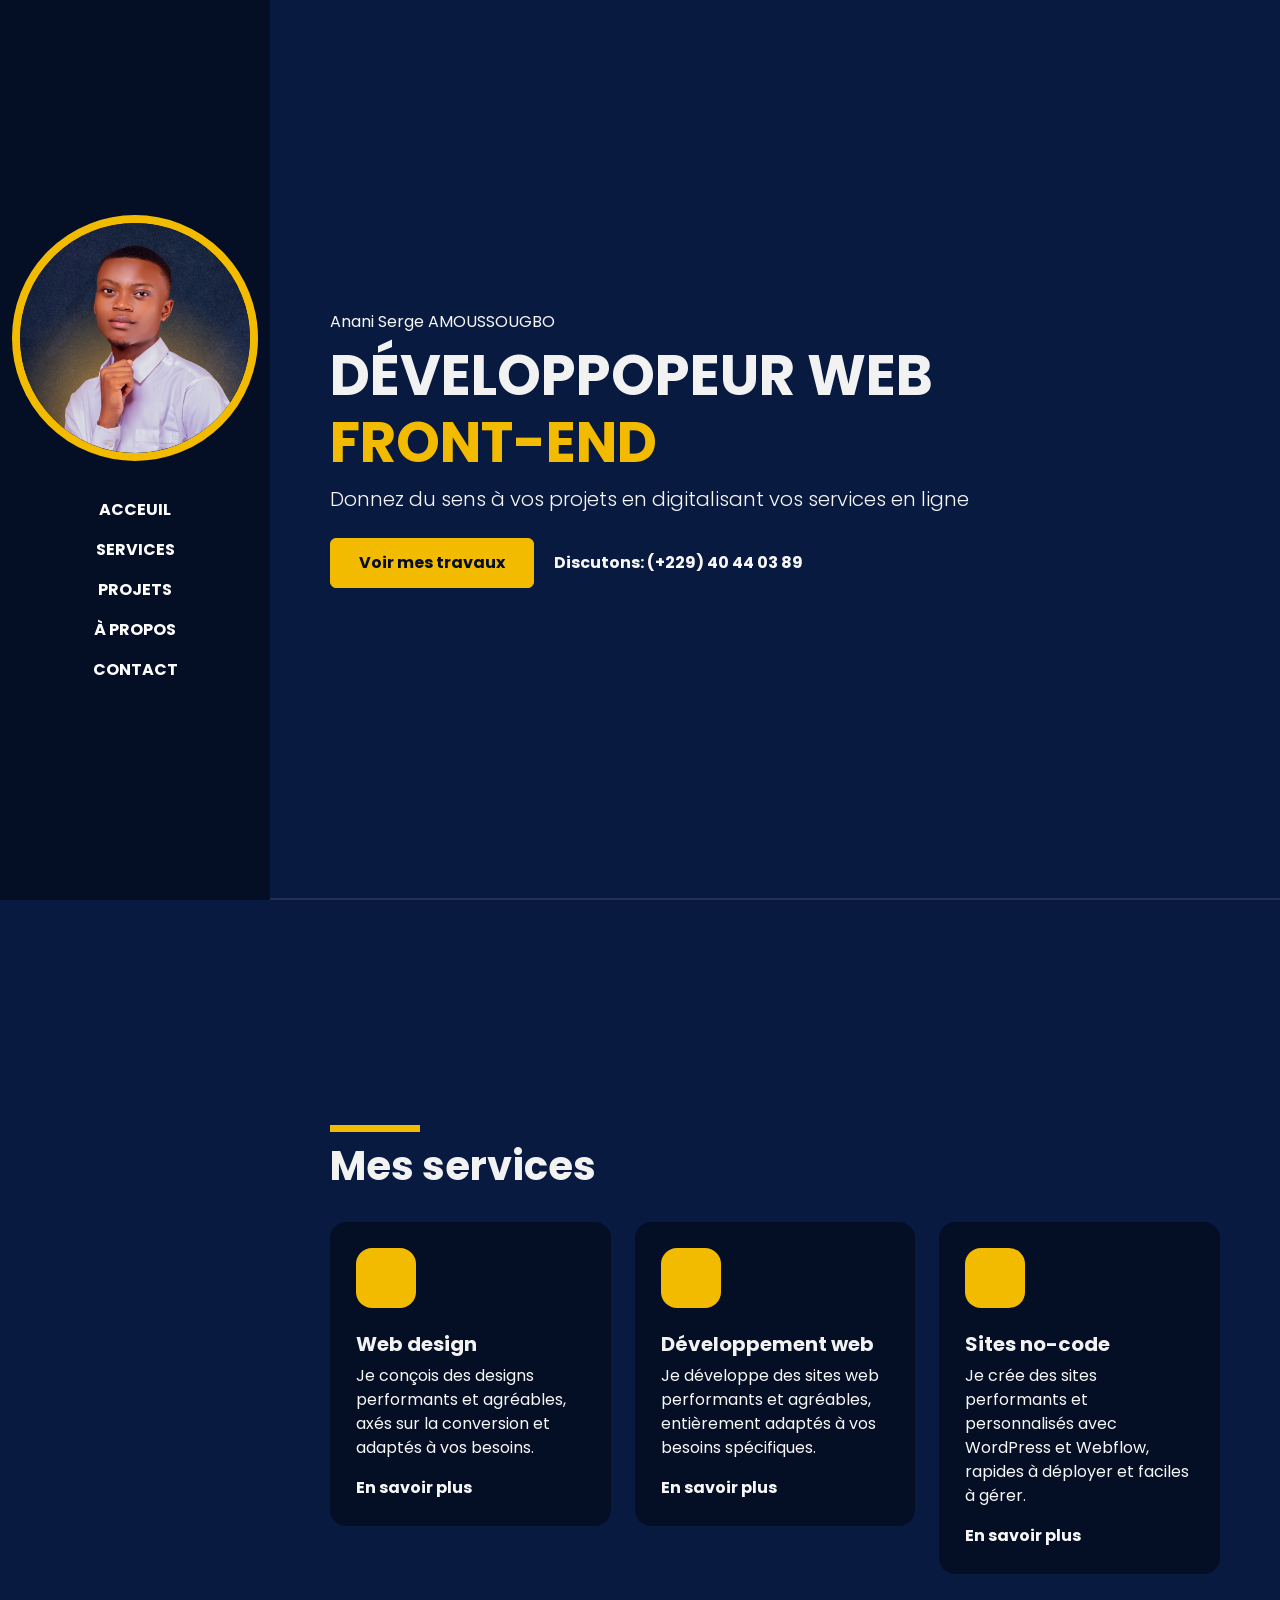
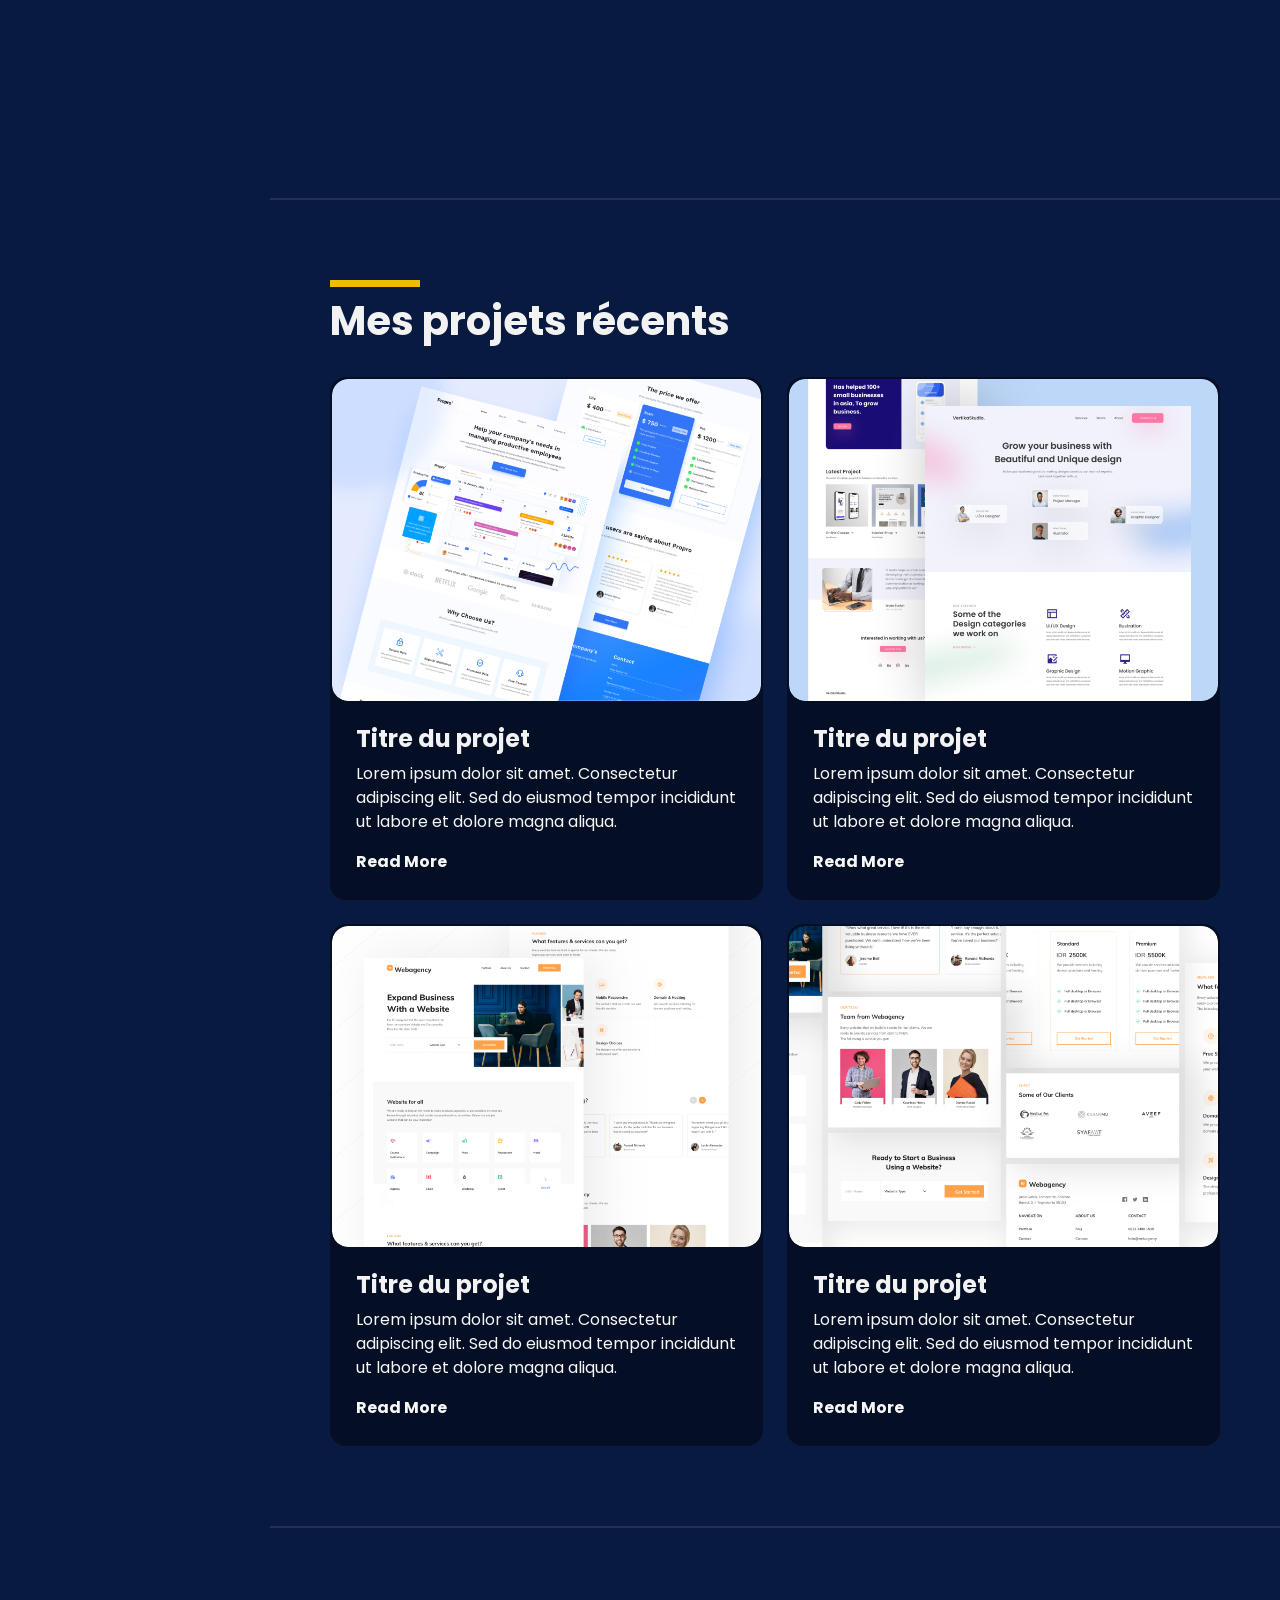
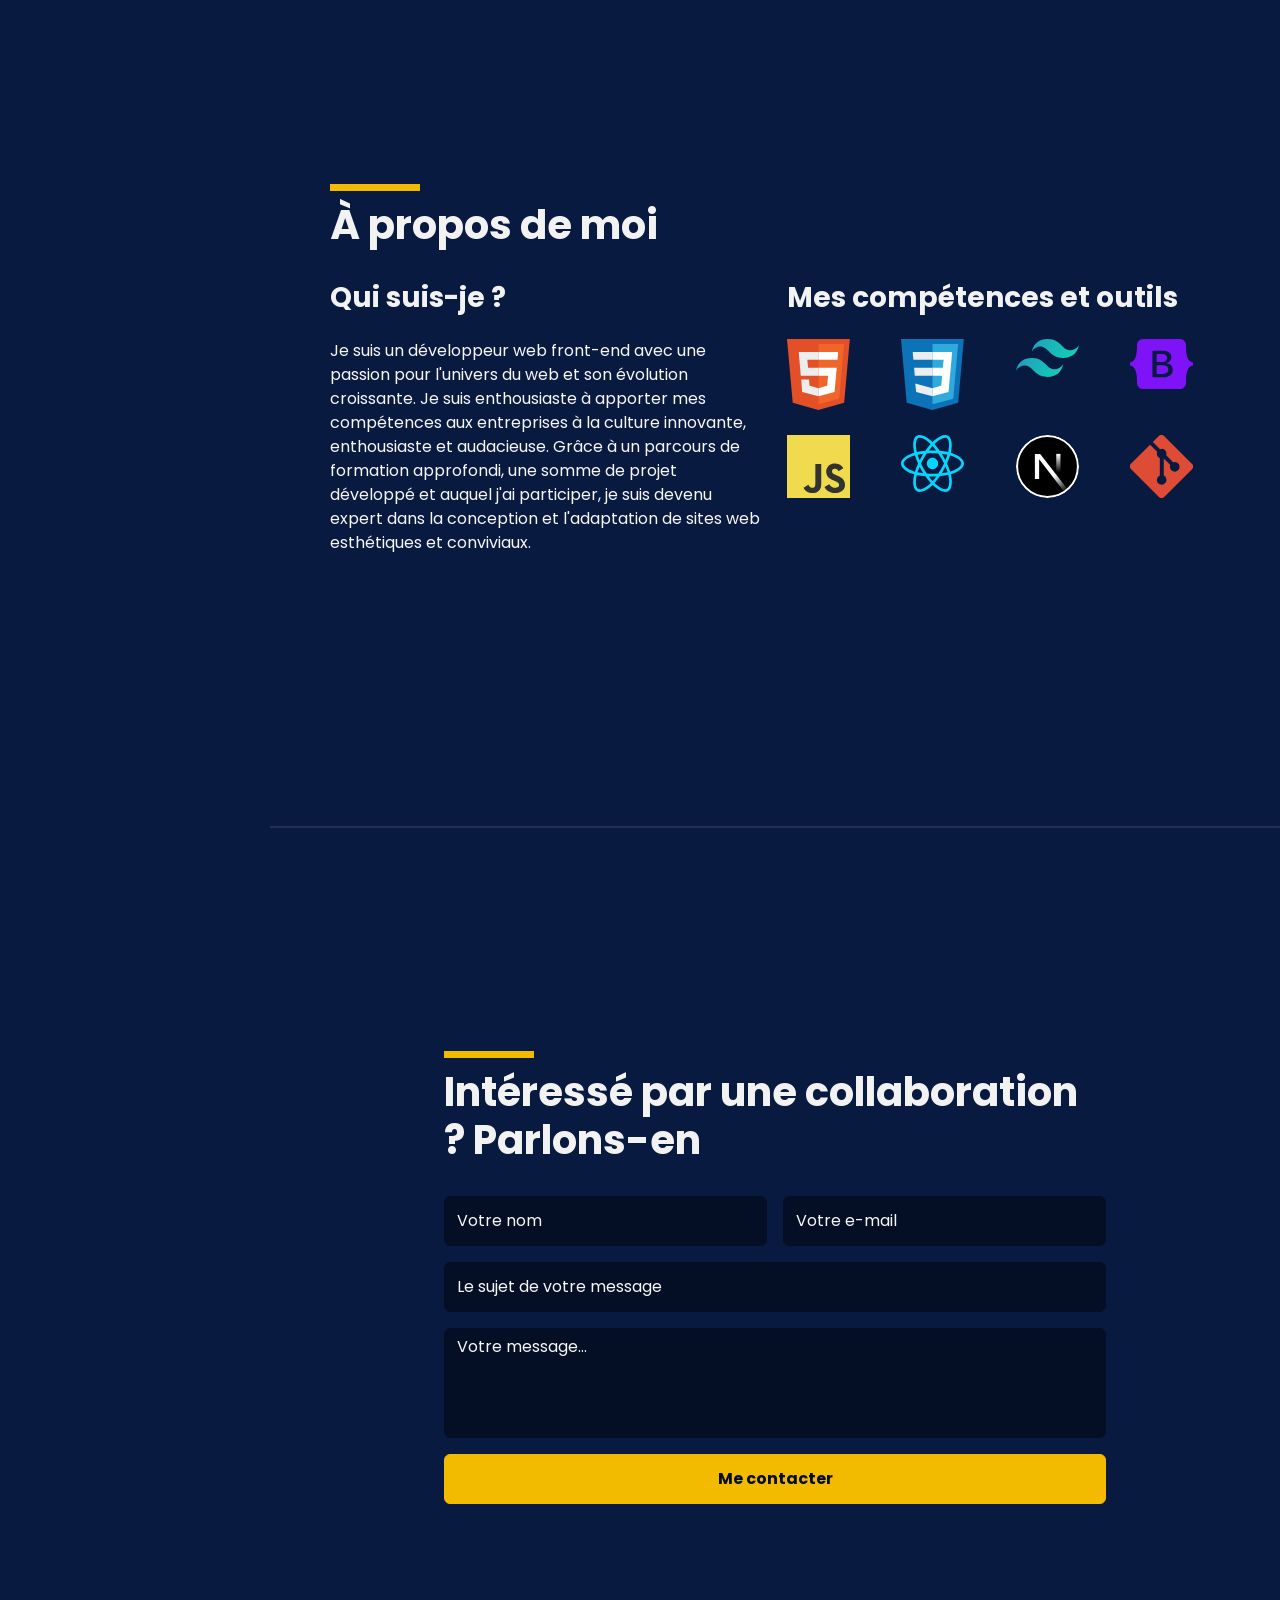
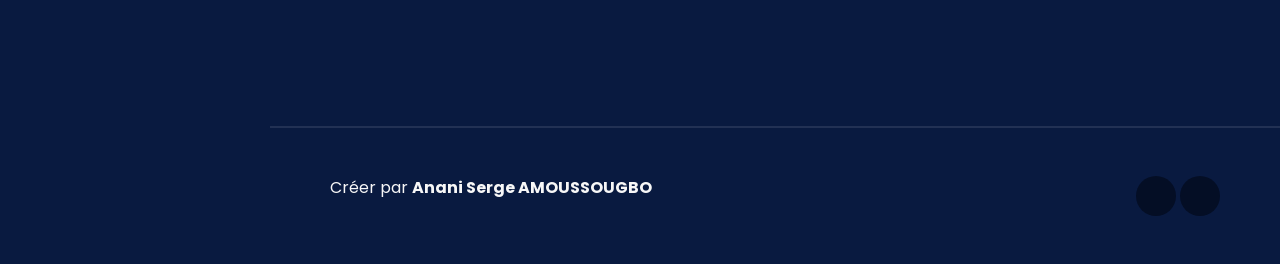
==== commit 20463fb9: "importation de la librairie d'icon depuis le web" ====
--- a/index.html
+++ b/index.html
@@ -7,7 +7,7 @@
     <meta name="viewport" content="width=device-width, initial-scale=1.0">
     <title>Porfolio</title>
     <link rel="stylesheet" href="css/bootstrap.min.css">
-    <link rel="stylesheet" href="css/line-awesome.min.css">
+    <link rel= "stylesheet" href= "https://maxst.icons8.com/vue-static/landings/line-awesome/line-awesome/1.3.0/css/line-awesome.min.css" >
     <link rel="stylesheet" href="css/style.css">
 </head>
 
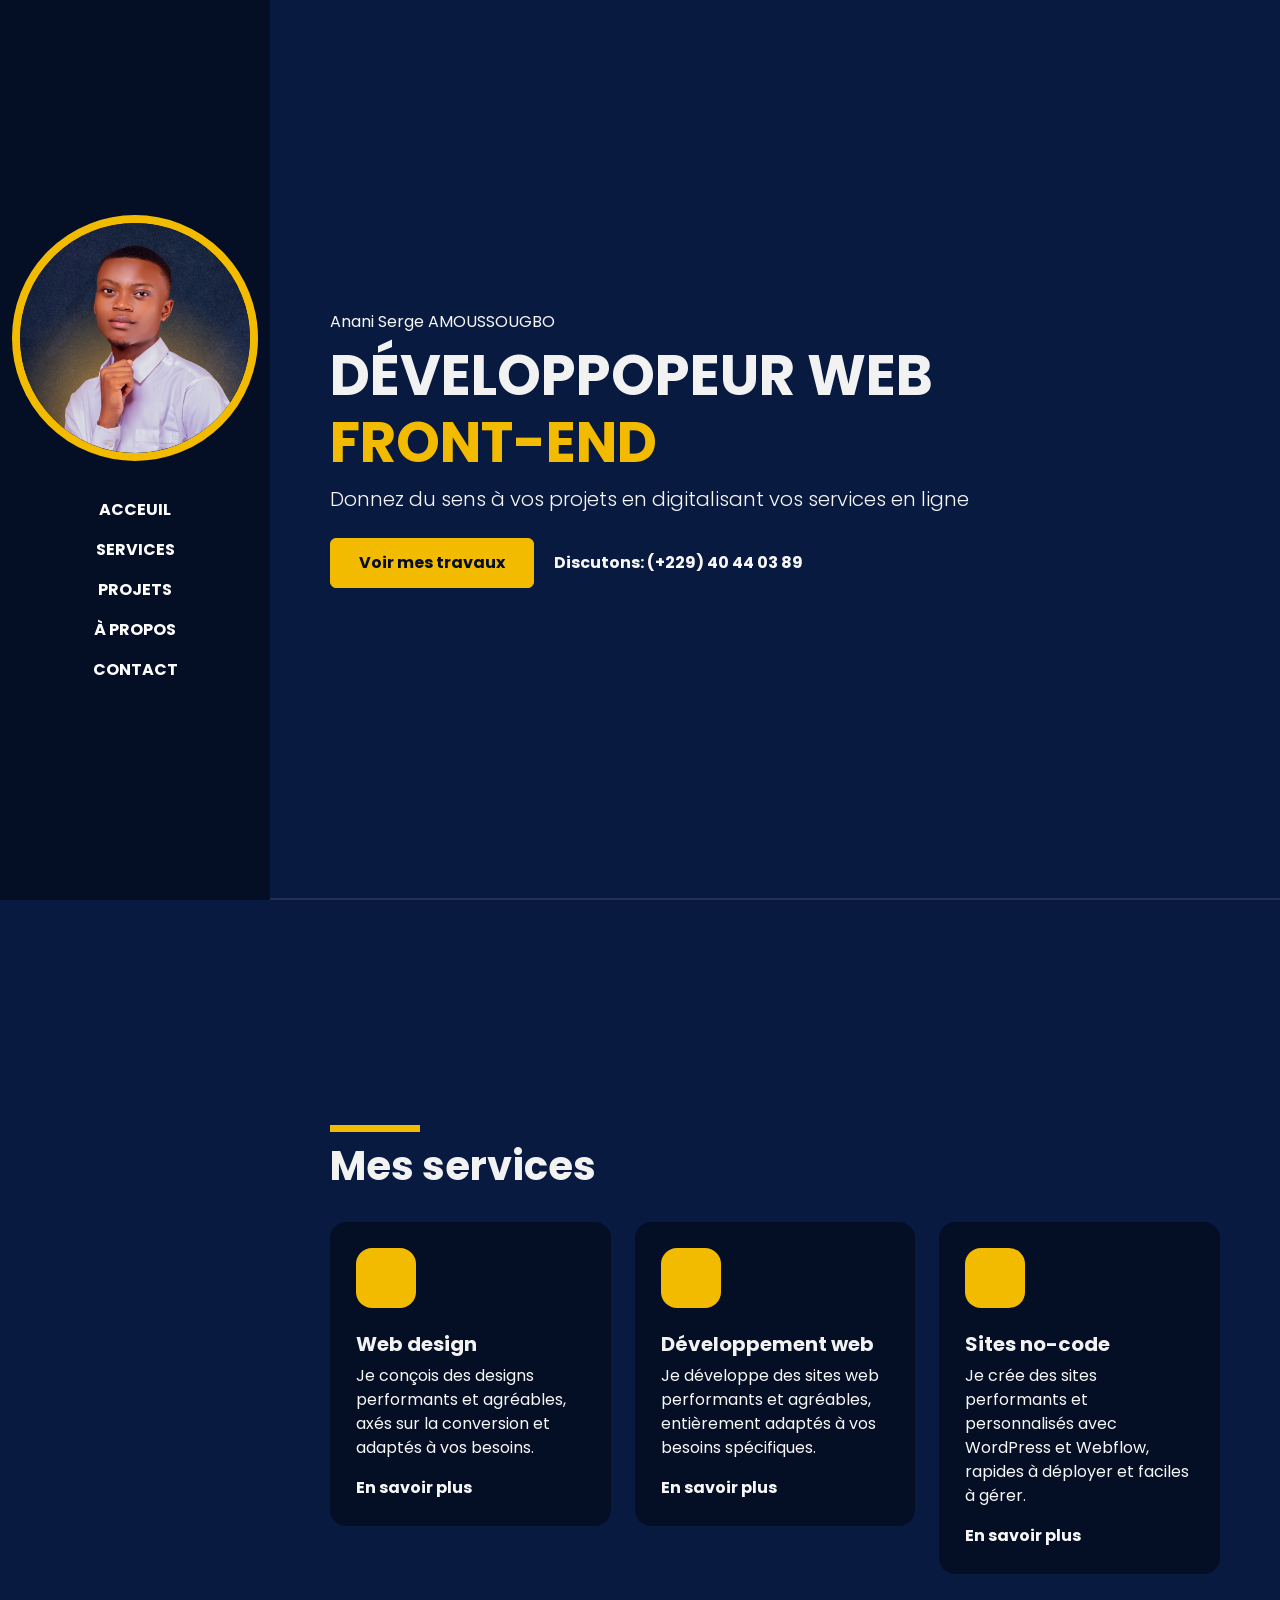
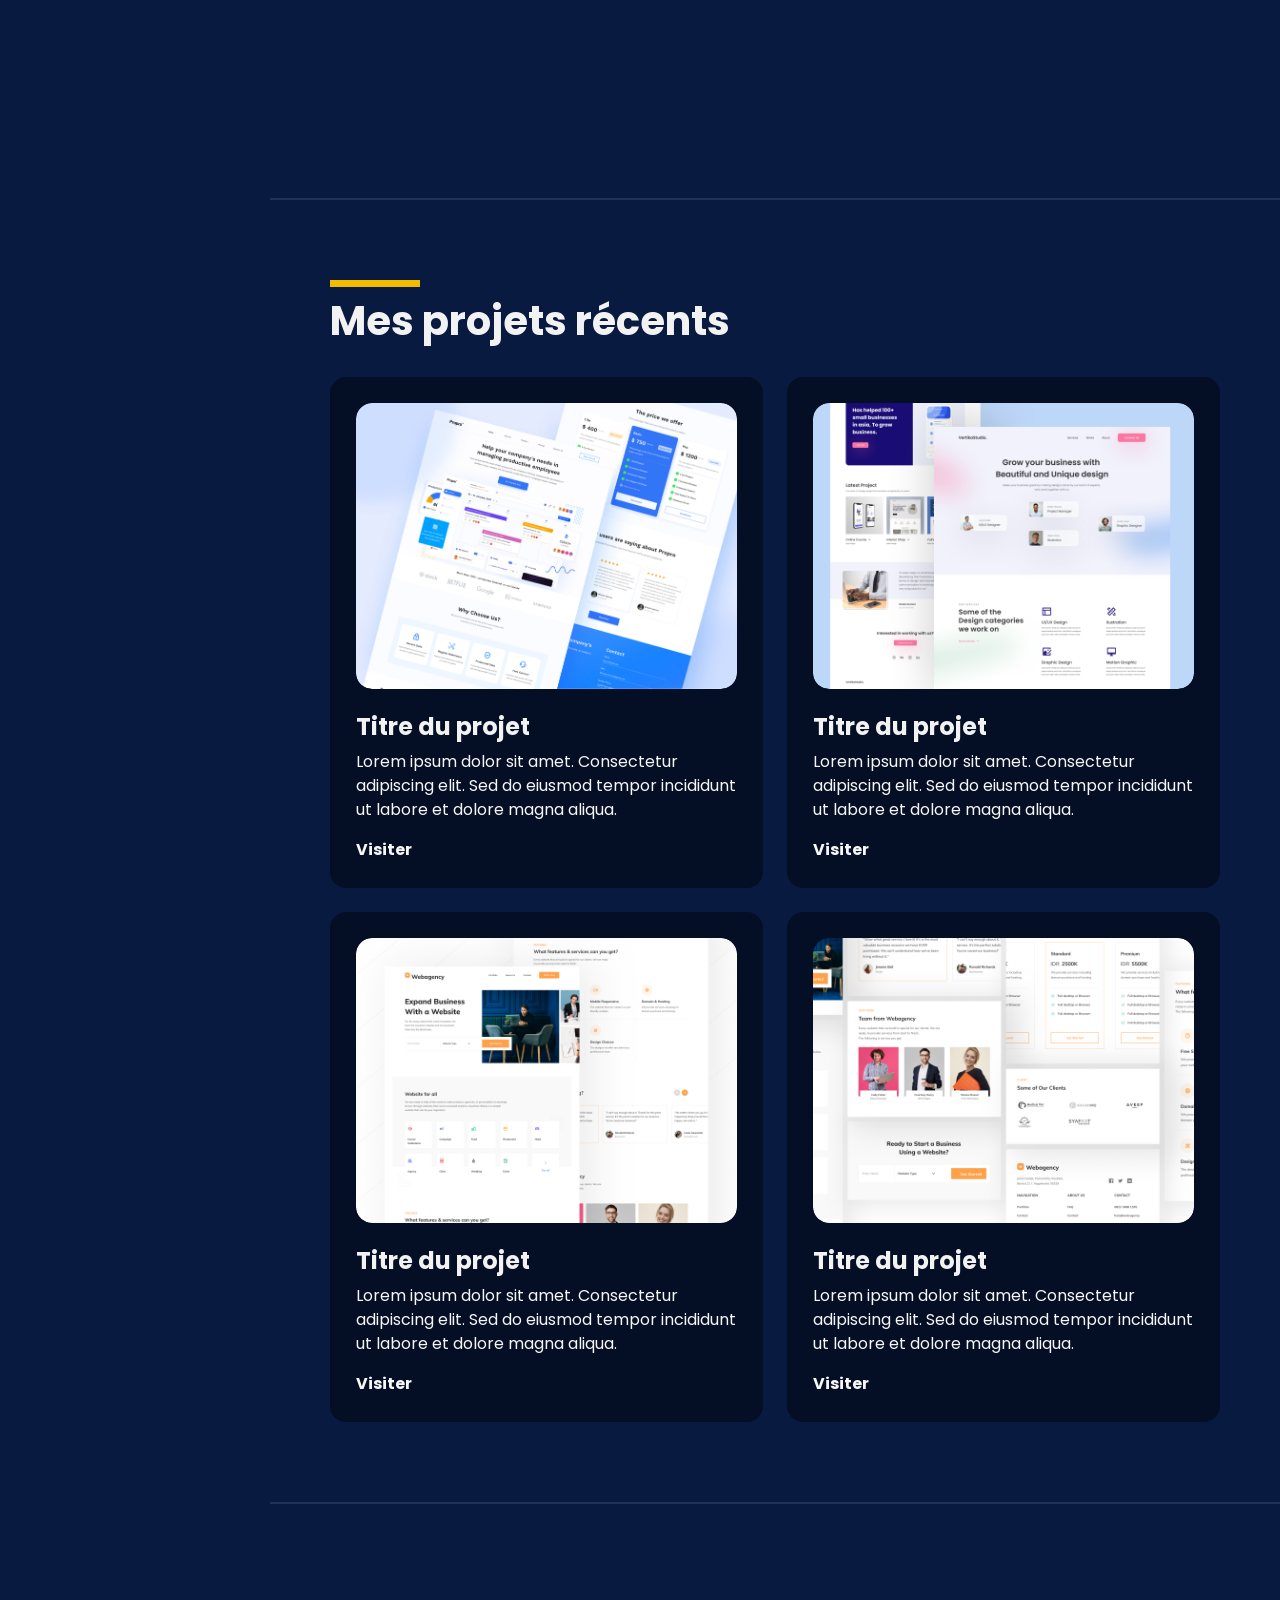
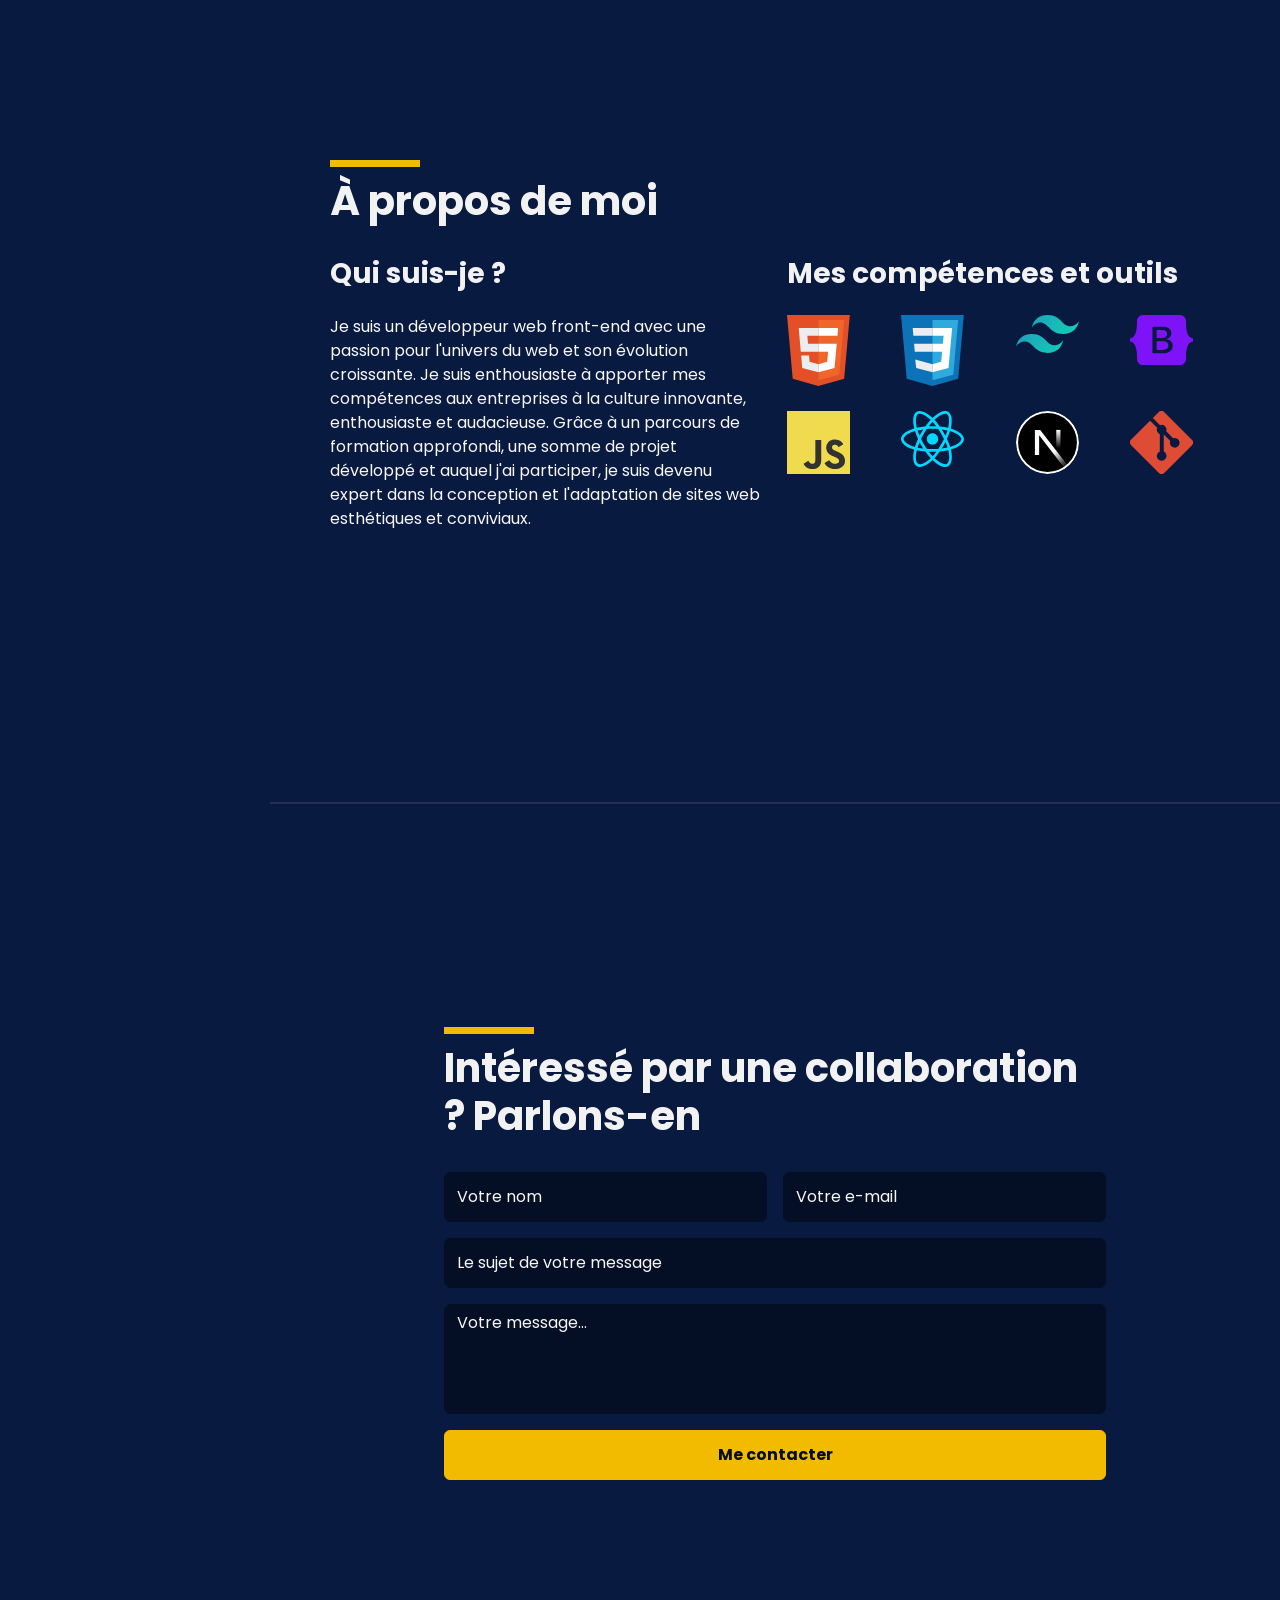
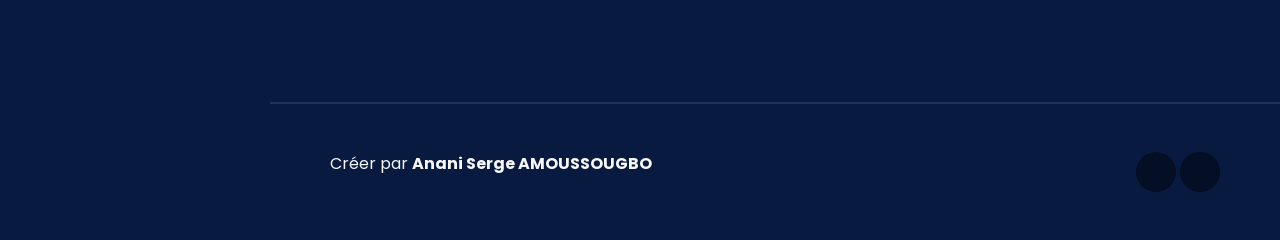
==== commit 5c75b185: "refactor :  modification des textes permettant de voir les projets du portfolio" ====
--- a/index.html
+++ b/index.html
@@ -148,53 +148,53 @@
                     <div class="row gy-4">
 
                         <div class="col-md-6">
-                            <div class="card-custom rounded-4 bg-base border-effect">
+                            <div class="card-custom rounded-4 bg-base border-effect p-4">
                                 <div class="card-custom-image rounded-4">
                                     <img class="rounded-4" src="images/project-1.jpg" alt="">
                                 </div>
-                                <div class="card-custom-content p-4">
+                                <div class="card-custom-content pt-4">
                                     <h4>Titre du projet</h4>
                                     <p>Lorem ipsum dolor sit amet. Consectetur adipiscing elit. Sed do eiusmod tempor incididunt ut labore et dolore magna aliqua.</p>
-                                    <a href="#" class="link-custom">Read More</a>
+                                    <a href="#" class="link-custom">Visiter</a>
                                 </div>
                             </div>
                         </div>
 
                         <div class="col-md-6">
-                            <div class="card-custom rounded-4 bg-base border-effect">
+                            <div class="card-custom rounded-4 bg-base border-effect p-4">
                                 <div class="card-custom-image rounded-4">
                                     <img class="rounded-4" src="images/project-2.png" alt="">
                                 </div>
-                                <div class="card-custom-content p-4">
+                                <div class="card-custom-content pt-4">
                                     <h4>Titre du projet</h4>
                                     <p>Lorem ipsum dolor sit amet. Consectetur adipiscing elit. Sed do eiusmod tempor incididunt ut labore et dolore magna aliqua.</p>
-                                    <a href="#" class="link-custom">Read More</a>
+                                    <a href="#" class="link-custom">Visiter</a>
                                 </div>
                             </div>
                         </div>
 
                         <div class="col-md-6">
-                            <div class="card-custom rounded-4 bg-base border-effect">
+                            <div class="card-custom rounded-4 bg-base border-effect p-4">
                                 <div class="card-custom-image rounded-4">
                                     <img class="rounded-4" src="images/project-3.png" alt="">
                                 </div>
-                                <div class="card-custom-content p-4">
+                                <div class="card-custom-content pt-4">
                                     <h4>Titre du projet</h4>
                                     <p>Lorem ipsum dolor sit amet. Consectetur adipiscing elit. Sed do eiusmod tempor incididunt ut labore et dolore magna aliqua.</p>
-                                    <a href="#" class="link-custom">Read More</a>
+                                    <a href="#" class="link-custom">Visiter</a>
                                 </div>
                             </div>
                         </div>
 
                         <div class="col-md-6">
-                            <div class="card-custom rounded-4 bg-base border-effect">
+                            <div class="card-custom rounded-4 bg-base border-effect p-4">
                                 <div class="card-custom-image rounded-4">
                                     <img class="rounded-4" src="images/project-4.png" alt="">
                                 </div>
-                                <div class="card-custom-content p-4">
+                                <div class="card-custom-content pt-4">
                                     <h4>Titre du projet</h4>
                                     <p>Lorem ipsum dolor sit amet. Consectetur adipiscing elit. Sed do eiusmod tempor incididunt ut labore et dolore magna aliqua.</p>
-                                    <a href="#" class="link-custom">Read More</a>
+                                    <a href="#" class="link-custom">Visiter</a>
                                 </div>
                             </div>
                         </div>
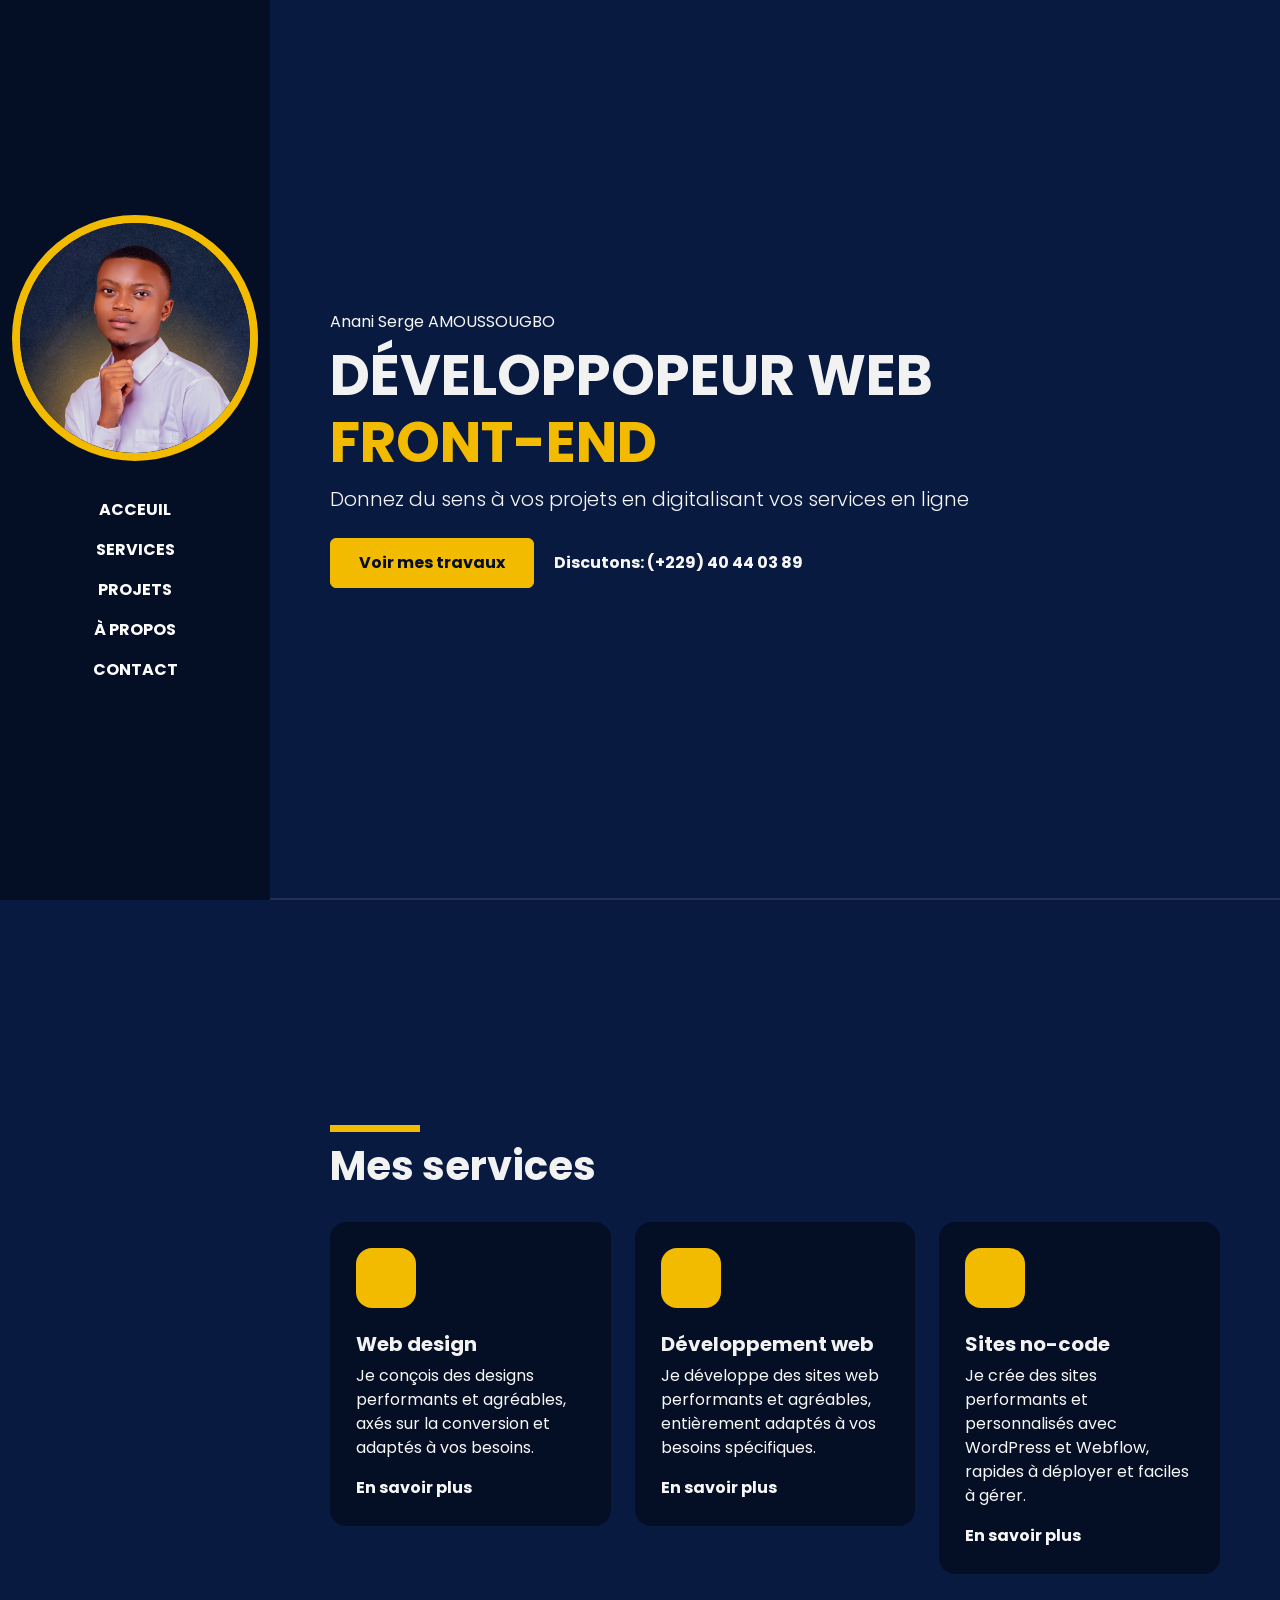
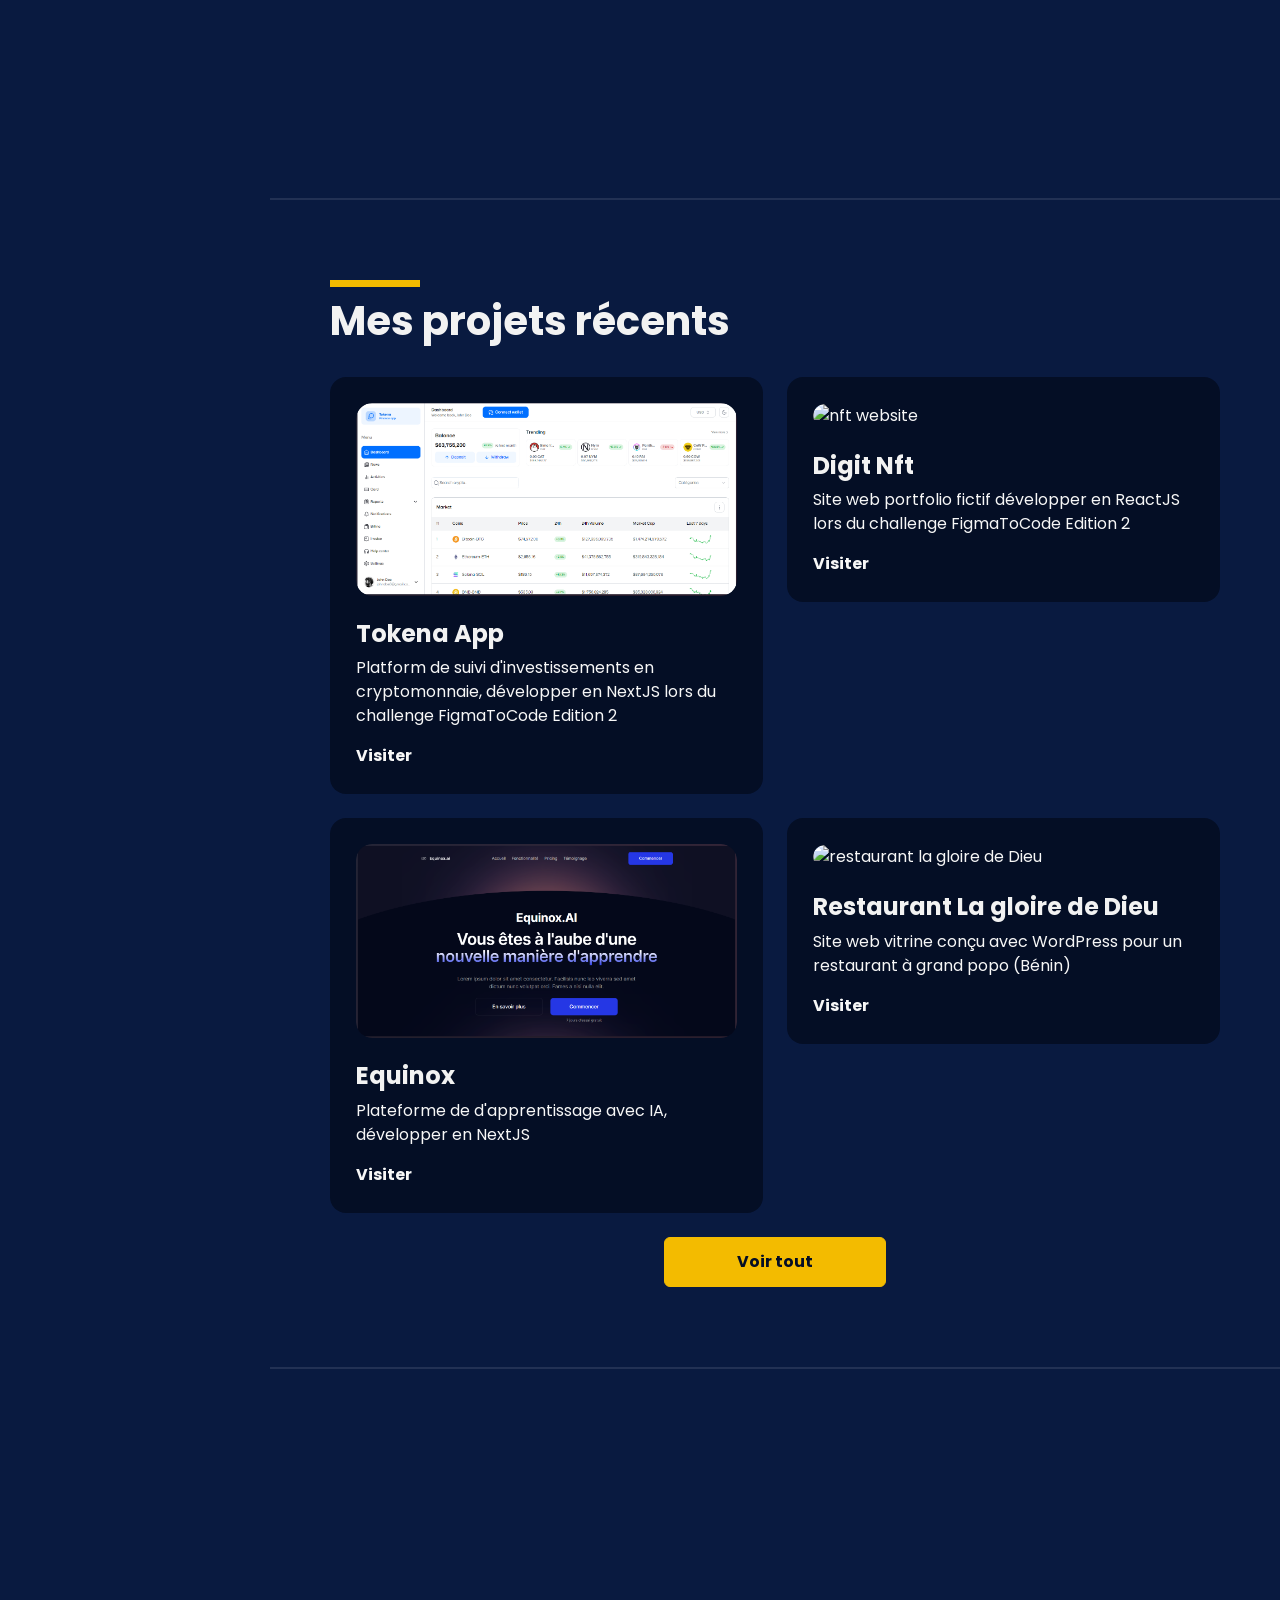
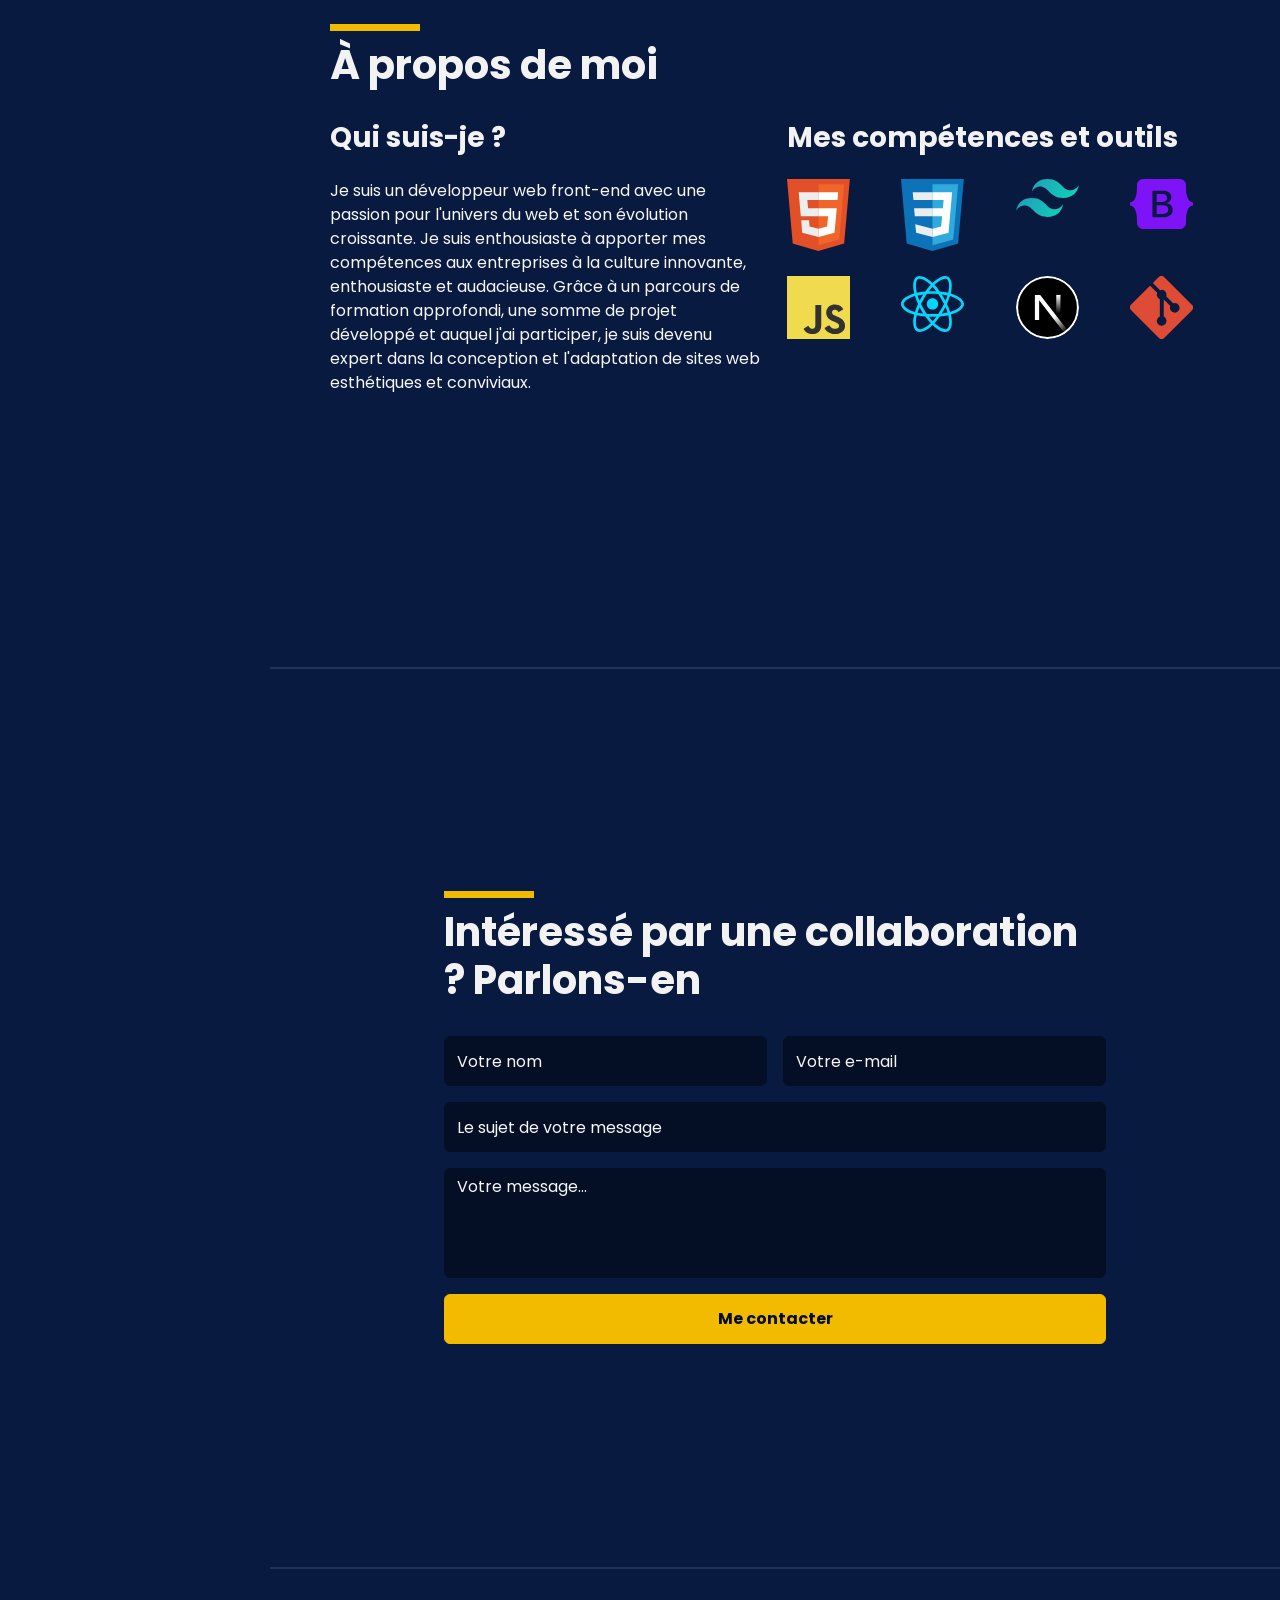
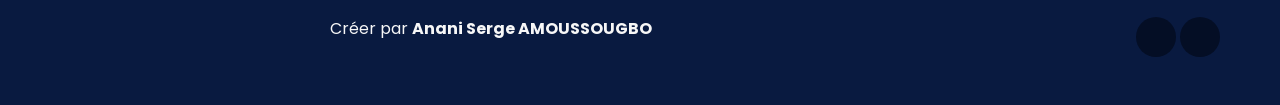
==== commit af4e39dd: "feat : projets update" ====
--- a/index.html
+++ b/index.html
@@ -1,5 +1,5 @@
 <!DOCTYPE html>
-<html lang="en">
+<html lang="fr">
 
 <head>
     <meta charset="UTF-8">
@@ -7,7 +7,8 @@
     <meta name="viewport" content="width=device-width, initial-scale=1.0">
     <title>Porfolio</title>
     <link rel="stylesheet" href="css/bootstrap.min.css">
-    <link rel= "stylesheet" href= "https://maxst.icons8.com/vue-static/landings/line-awesome/line-awesome/1.3.0/css/line-awesome.min.css" >
+    <link rel="stylesheet"
+        href="https://maxst.icons8.com/vue-static/landings/line-awesome/line-awesome/1.3.0/css/line-awesome.min.css">
     <link rel="stylesheet" href="css/style.css">
 </head>
 
@@ -20,8 +21,7 @@
             <div class="container flex-lg-column">
                 <a class="navbar-brand mx-lg-auto mb-lg-4" href="#">
                     <span class="h3 fw-bold d-block d-lg-none">The BatDev</span>
-                    <img src="images/anani-serge-amoussougbo.png" class="d-none d-lg-block rounded-circle"
-                        alt="">
+                    <img src="images/anani-serge-amoussougbo.png" class="d-none d-lg-block rounded-circle" alt="">
                 </a>
                 <button class="navbar-toggler" type="button" data-bs-toggle="collapse" data-bs-target="#navbarNav"
                     aria-controls="navbarNav" aria-expanded="false" aria-label="Toggle navigation">
@@ -147,57 +147,70 @@
 
                     <div class="row gy-4">
 
+                        <!-- Tokena app website -->
                         <div class="col-md-6">
                             <div class="card-custom rounded-4 bg-base border-effect p-4">
                                 <div class="card-custom-image rounded-4">
-                                    <img class="rounded-4" src="images/project-1.jpg" alt="">
+                                    <img class="rounded-4" src="images/tokena.png" alt="cover e-commerce">
                                 </div>
                                 <div class="card-custom-content pt-4">
-                                    <h4>Titre du projet</h4>
-                                    <p>Lorem ipsum dolor sit amet. Consectetur adipiscing elit. Sed do eiusmod tempor incididunt ut labore et dolore magna aliqua.</p>
-                                    <a href="#" class="link-custom">Visiter</a>
-                                </div>
-                            </div>
-                        </div>
-
+                                    <h4>Tokena App</h4>
+                                    <p>Platform de suivi d'investissements en cryptomonnaie, développer en NextJS lors
+                                        du challenge FigmaToCode Edition 2</p>
+                                    <a href="https://tokena.vercel.app" target="_blank" class="link-custom">Visiter</a>
+                                </div>
+                            </div>
+                        </div>
+
+                        <!-- Nft website -->
                         <div class="col-md-6">
                             <div class="card-custom rounded-4 bg-base border-effect p-4">
                                 <div class="card-custom-image rounded-4">
-                                    <img class="rounded-4" src="images/project-2.png" alt="">
+                                    <img class="rounded-4" src="images/nft-website.jpg" alt="nft website">
                                 </div>
                                 <div class="card-custom-content pt-4">
-                                    <h4>Titre du projet</h4>
-                                    <p>Lorem ipsum dolor sit amet. Consectetur adipiscing elit. Sed do eiusmod tempor incididunt ut labore et dolore magna aliqua.</p>
-                                    <a href="#" class="link-custom">Visiter</a>
-                                </div>
-                            </div>
-                        </div>
-
+                                    <h4>Digit Nft</h4>
+                                    <p>Site web portfolio fictif développer en ReactJS lors du challenge FigmaToCode
+                                        Edition 2</p>
+                                    <a href="https://figma-to-code-ed2-week1-serge-amoussougbo.vercel.app/"
+                                        target="_blank" class="link-custom">Visiter</a>
+                                </div>
+                            </div>
+                        </div>
+
+                        <!-- Equinox website -->
                         <div class="col-md-6">
                             <div class="card-custom rounded-4 bg-base border-effect p-4">
                                 <div class="card-custom-image rounded-4">
-                                    <img class="rounded-4" src="images/project-3.png" alt="">
+                                    <img class="rounded-4" src="images/equinox.png" alt="">
                                 </div>
                                 <div class="card-custom-content pt-4">
-                                    <h4>Titre du projet</h4>
-                                    <p>Lorem ipsum dolor sit amet. Consectetur adipiscing elit. Sed do eiusmod tempor incididunt ut labore et dolore magna aliqua.</p>
-                                    <a href="#" class="link-custom">Visiter</a>
-                                </div>
-                            </div>
-                        </div>
-
+                                    <h4>Equinox</h4>
+                                    <p>Plateforme de d'apprentissage avec IA, développer en NextJS</p>
+                                    <a href="https://equinox-drab.vercel.app/" class="link-custom">Visiter</a>
+                                </div>
+                            </div>
+                        </div>
+
+                        <!-- Restaurant website -->
                         <div class="col-md-6">
                             <div class="card-custom rounded-4 bg-base border-effect p-4">
                                 <div class="card-custom-image rounded-4">
-                                    <img class="rounded-4" src="images/project-4.png" alt="">
+                                    <img class="rounded-4" src="images/site-vitrine-la-gloire-de-dieu.png"
+                                        alt="restaurant la gloire de Dieu">
                                 </div>
                                 <div class="card-custom-content pt-4">
-                                    <h4>Titre du projet</h4>
-                                    <p>Lorem ipsum dolor sit amet. Consectetur adipiscing elit. Sed do eiusmod tempor incididunt ut labore et dolore magna aliqua.</p>
-                                    <a href="#" class="link-custom">Visiter</a>
-                                </div>
-                            </div>
-                        </div>
+                                    <h4>Restaurant La gloire de Dieu</h4>
+                                    <p>Site web vitrine conçu avec WordPress pour un restaurant à grand popo (Bénin)</p>
+                                    <a href="https://restaurant-la-gloire-de-dieu.com" target="_blank"
+                                        class="link-custom">Visiter</a>
+                                </div>
+                            </div>
+                        </div>
+                    </div>
+
+                    <div class="row w-25 mx-auto mt-4">
+                        <a href="pages/projets.html" class="btn btn-brand ">Voir tout</a>
                     </div>
 
                 </div>
